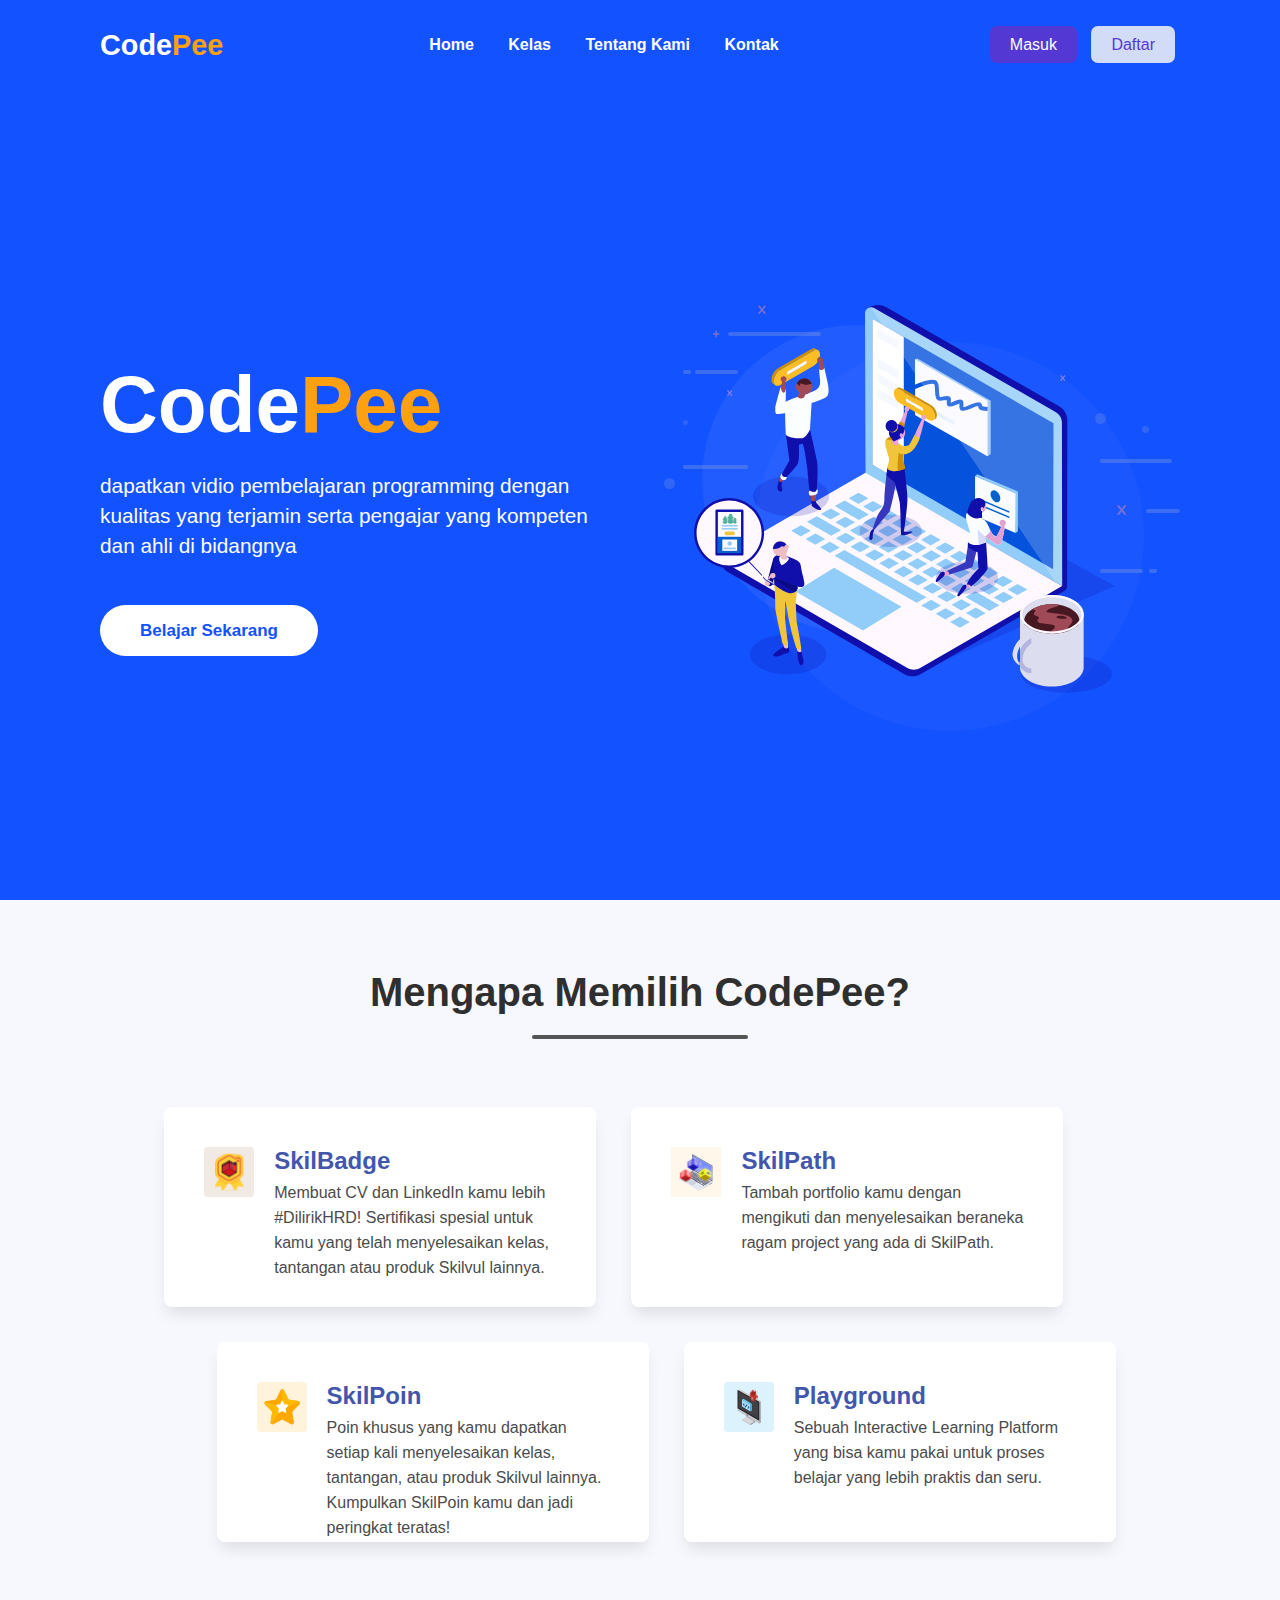
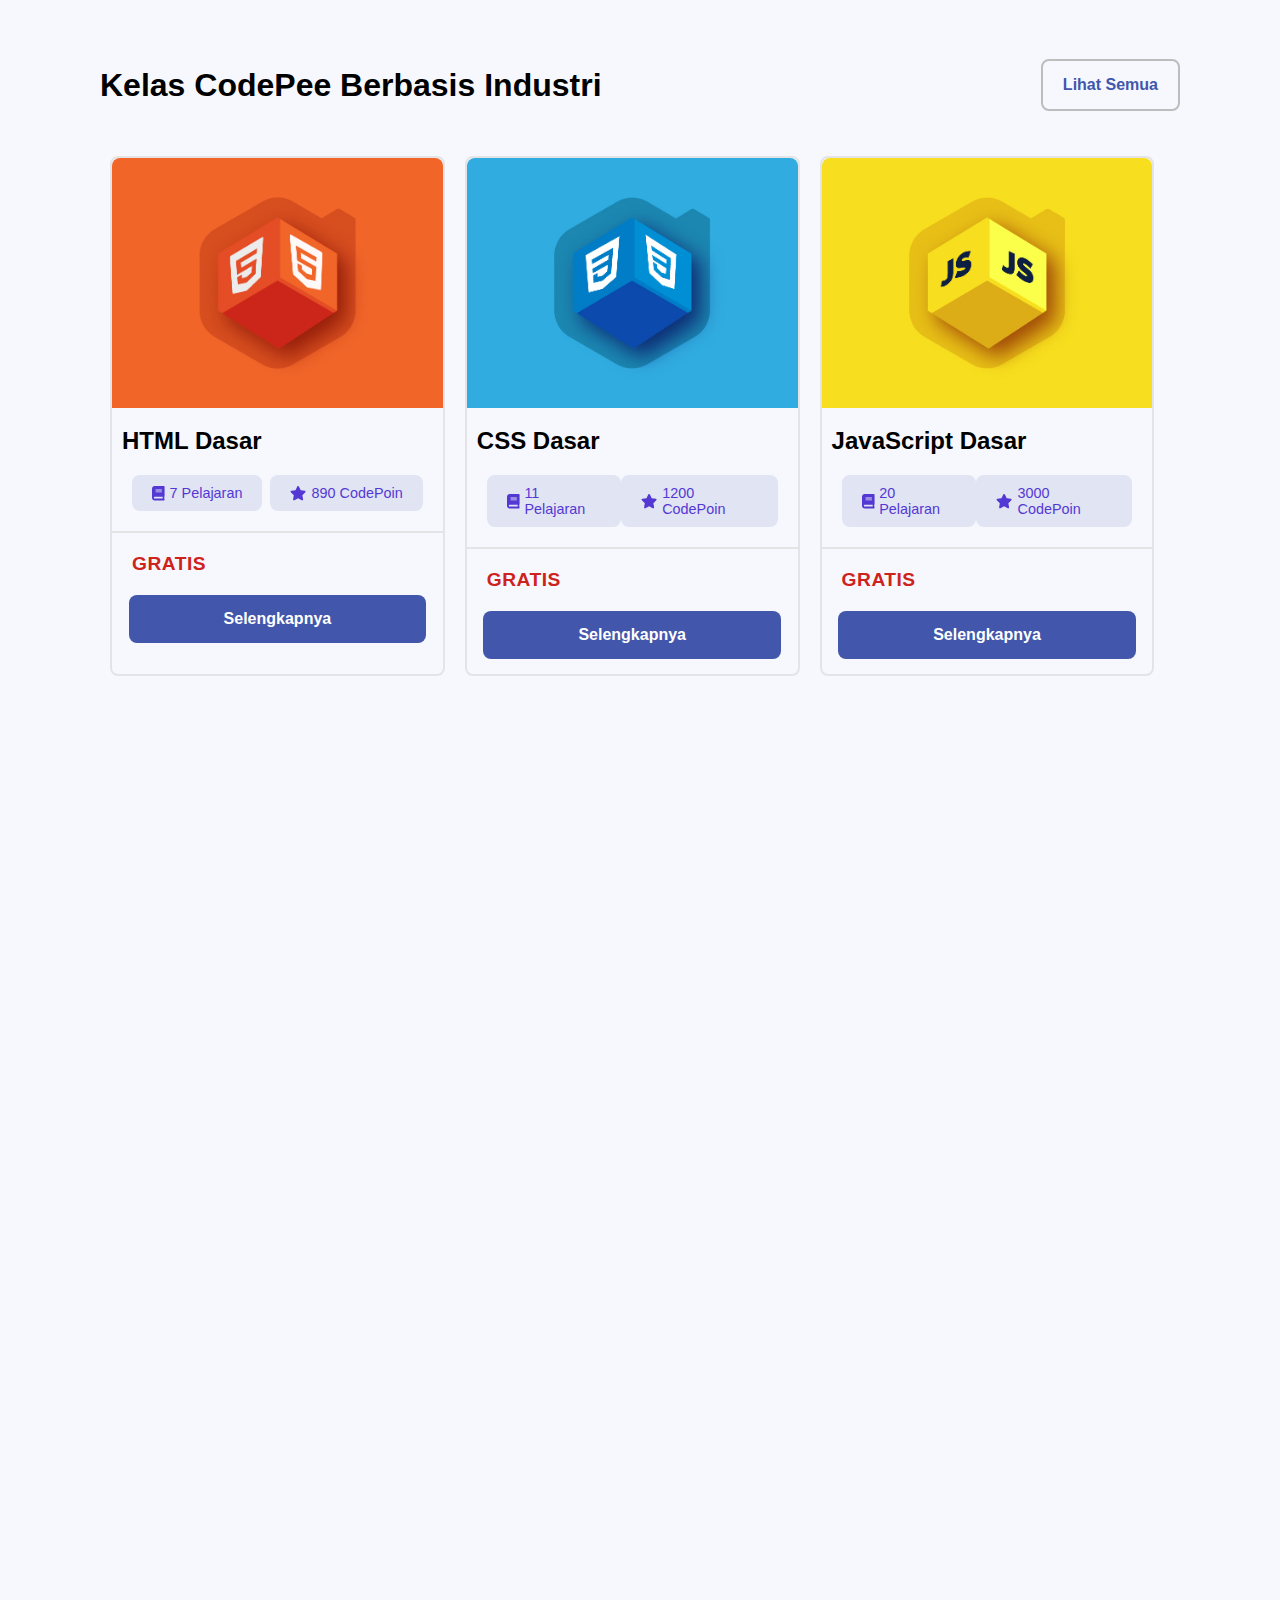
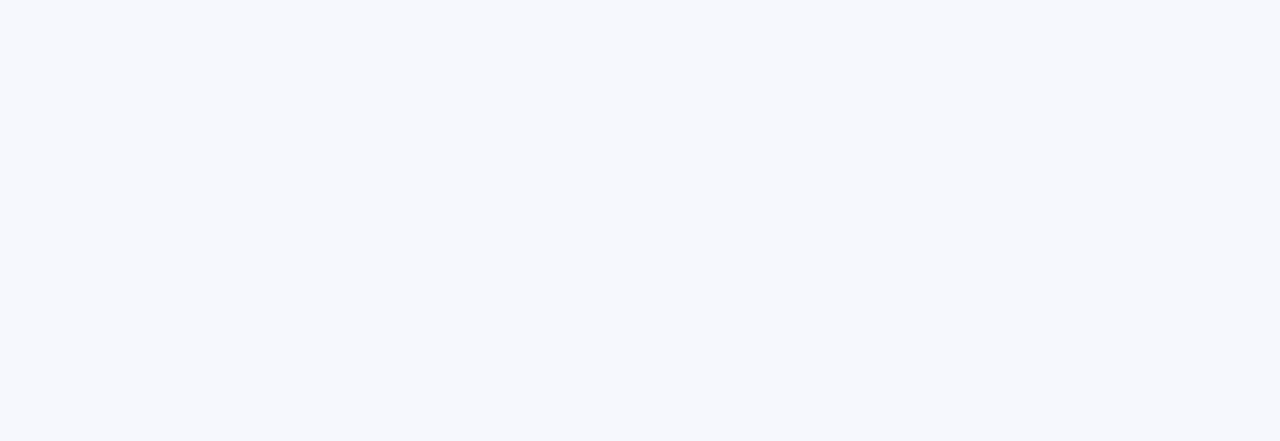
==== index.html @ 3b0f2d51 "init" ====
<!DOCTYPE html>
<html lang="en">

<head>
    <meta charset="UTF-8">
    <meta http-equiv="X-UA-Compatible" content="IE=edge">
    <meta name="viewport" content="width=device-width, initial-scale=1.0">
    <title>CodePee</title>
    <link rel="stylesheet" href="css/style.css">
    <link rel="stylesheet" href="fontawesome/css/all.min.css">
    <script src="fontawesome/js/all.min.js"></script>
</head>

<body>

    <header>
        <a href="" class="logo">
            <h1>Code<span>Pee</span></h1>
        </a>

        <nav>
            <ul>
                <li><a href="">Home</a></li>
                <li><a href="">Kelas</a></li>
                <li><a href="">Tentang Kami</a></li>
                <li><a href="">Kontak</a></li>
            </ul>
        </nav>


        <div class="auth">
            <a href="" class="masuk">Masuk</a>
            <a href="" class="daftar">Daftar</a>
        </div>


        <div class="menu">
            <span></span>
            <span></span>
            <span></span>
        </div>
    </header>

    <!-- 
    <ul class="navMobile">
        <a href="">
            <h1>CodePee</h1>
        </a>

        <li><a href="">Home</a></li>
        <li><a href="">Katalog Kelas</a></li>
        <li><a href="">Learning Path</a></li>
        <li><a href="">Tentang Kami</a></li>
        <li><a href="">Kontak</a></li>

        <div class="auth">
            <a href="">Masuk</a>
            <a href="">Daftar</a>
        </div>
    </ul> -->


    <section class="heroHome" style="padding-top: 100px;">
        <div class="container">

            <div class="caption">
                <h1>Code<span>Pee</span></h1>
                <!-- <h1>Learn code at <br> <span>CodePee</span></h1> -->

                <p>
                    dapatkan vidio pembelajaran programming dengan kualitas yang terjamin serta pengajar yang kompeten
                    dan
                    ahli di bidangnya
                </p>

                <a href="">Belajar Sekarang</a>
            </div>

            <div class="hero-img">
                <img src="img/ill.svg" alt="Home Banner" class="thumbnail">
            </div>

        </div>
    </section>

    <!-- <div style="height: 100px; overflow: hidden;"><svg viewBox="0 0 500 150" preserveAspectRatio="none"
            style="height: 100%; width: 100%;">
            <path d="M-52.20,63.64 C191.58,104.11 261.57,-47.86 542.04,100.16 L508.17,-20.22 L-4.22,-7.39 Z"
                style="stroke: none; fill: #1352FF;"></path>
        </svg></div> -->


    <section class="penjelasan" id="penjelasan">
        <h2>Mengapa Memilih CodePee?</h2>
        <hr>

        <div class="fitur">

            <div class="perFitur">
                <img src="img/skilvul/about-skilbadge.svg" alt="skilbadge">
                <div class="caption">
                    <h3>SkilBadge</h3>
                    <p>
                        Membuat CV dan LinkedIn kamu lebih #DilirikHRD! Sertifikasi spesial untuk kamu yang telah
                        menyelesaikan kelas, tantangan atau produk Skilvul lainnya.
                    </p>
                </div>
            </div>

            <div class="perFitur">
                <img src="img/skilvul/about-skilpath.svg" alt="skilpath">
                <div class="caption">
                    <h3>SkilPath</h3>
                    <p>
                        Tambah portfolio kamu dengan mengikuti dan menyelesaikan beraneka ragam project yang ada di
                        SkilPath.
                    </p>
                </div>
            </div>

            <div class="perFitur">
                <img src="img/skilvul/about-skilpoin.svg" alt="SkilPoin">
                <div class="caption">
                    <h3>SkilPoin</h3>
                    <p>
                        Poin khusus yang kamu dapatkan setiap kali menyelesaikan kelas, tantangan, atau produk Skilvul
                        lainnya. Kumpulkan SkilPoin kamu dan jadi peringkat teratas!
                    </p>
                </div>
            </div>


            <div class="perFitur">
                <img src="img/skilvul/about-playground.svg" alt="Playground">
                <div class="caption">
                    <h3>Playground</h3>
                    <p>
                        Sebuah Interactive Learning Platform yang bisa kamu pakai untuk proses belajar yang lebih
                        praktis
                        dan seru.
                    </p>
                </div>
            </div>


        </div>

    </section>


    <section class="kelasHome">
        <div class="title">
            <h2>Kelas CodePee Berbasis Industri</h2>
            <a href="">Lihat Semua</a>
        </div>

        <div class="kelas">
            <div class="perKelas">
                <img src="img/skilvul/Skilvul asset volume 2-03.jpg" alt="html">
                <h3>HTML Dasar</h3>

                <div class="info">

                    <div class="perInfo">
                        <div class="icon">
                            <i class="fas fa-book"></i>
                        </div>
                        <p>7 Pelajaran</p>
                    </div>

                    <div class="perInfo">
                        <div class="icon">
                            <i class="fas fa-star"></i>
                        </div>
                        <p>890 CodePoin</p>
                    </div>
                </div>

                <p class="harga">GRATIS</p>

                <div class="btn">
                    <a href="detailKelas.html" class="selengkapnya">Selengkapnya</a>
                </div>
            </div>

            <div class="perKelas">
                <img src="img/skilvul/Skilvul asset volume 2-04.jpg" alt="css">
                <h3>CSS Dasar</h3>

                <div class="info">

                    <div class="perInfo">
                        <div class="icon">
                            <i class="fas fa-book"></i>
                        </div>
                        <p>11 Pelajaran</p>
                    </div>

                    <div class="perInfo">
                        <div class="icon">
                            <i class="fas fa-star"></i>
                        </div>
                        <p>1200 CodePoin</p>
                    </div>
                </div>

                <p class="harga">GRATIS</p>

                <div class="btn">
                    <a href="detailKelas.html" class="selengkapnya">Selengkapnya</a>
                </div>
            </div>

            <div class="perKelas">
                <img src="img/skilvul/Skilvul asset volume 2-02.jpg" alt="js">
                <h3>JavaScript Dasar</h3>

                <div class="info">

                    <div class="perInfo">
                        <div class="icon">
                            <i class="fas fa-book"></i>
                        </div>
                        <p>20 Pelajaran</p>
                    </div>

                    <div class="perInfo">
                        <div class="icon">
                            <i class="fas fa-star"></i>
                        </div>
                        <p>3000 CodePoin</p>
                    </div>
                </div>

                <p class="harga">GRATIS</p>

                <div class="btn">
                    <a href="detailKelas.html" class="selengkapnya">Selengkapnya</a>
                </div>
            </div>

        </div>
    </section>















    <!-- buku -->
    <!-- <svg aria-hidden="true" focusable="false" data-prefix="fas" data-icon="book" class="svg-inline--fa fa-book fa-w-14 " role="img" xmlns="http://www.w3.org/2000/svg" viewBox="0 0 448 512"><path fill="currentColor" d="M448 360V24c0-13.3-10.7-24-24-24H96C43 0 0 43 0 96v320c0 53 43 96 96 96h328c13.3 0 24-10.7 24-24v-16c0-7.5-3.5-14.3-8.9-18.7-4.2-15.4-4.2-59.3 0-74.7 5.4-4.3 8.9-11.1 8.9-18.6zM128 134c0-3.3 2.7-6 6-6h212c3.3 0 6 2.7 6 6v20c0 3.3-2.7 6-6 6H134c-3.3 0-6-2.7-6-6v-20zm0 64c0-3.3 2.7-6 6-6h212c3.3 0 6 2.7 6 6v20c0 3.3-2.7 6-6 6H134c-3.3 0-6-2.7-6-6v-20zm253.4 250H96c-17.7 0-32-14.3-32-32 0-17.6 14.4-32 32-32h285.4c-1.9 17.1-1.9 46.9 0 64z"></path></svg> -->


    <!-- bintang -->
    <!-- <svg aria-hidden="true" focusable="false" data-prefix="fas" data-icon="star" class="svg-inline--fa fa-star fa-w-18 " role="img" xmlns="http://www.w3.org/2000/svg" viewBox="0 0 576 512"><path fill="currentColor" d="M259.3 17.8L194 150.2 47.9 171.5c-26.2 3.8-36.7 36.1-17.7 54.6l105.7 103-25 145.5c-4.5 26.3 23.2 46 46.4 33.7L288 439.6l130.7 68.7c23.2 12.2 50.9-7.4 46.4-33.7l-25-145.5 105.7-103c19-18.5 8.5-50.8-17.7-54.6L382 150.2 316.7 17.8c-11.7-23.6-45.6-23.9-57.4 0z"></path></svg> -->













    <!-- F6F8FD  = putih-->
    <!-- 555FB9  = biru-->

    <!-- Codemy adalah sebuah platform pembelajaran digital terutama yang berhubungan dengan Software Engineering berbasis video. Codemy hadir dengan kurikulum yang sesuai kebutuhan industri saat ini. Para pengajar yang mengajar di sini merupakan para senior programmer yang sudah berpengalaman dan expert di bidangnya. Kami hadir untuk menyediakan platform belajar bagi siapa saja, entah mahasiswa TI, siswa SMK maupun SMA maupun masyarakat umum yang tertarik untuk mendalami software engineering. Tiap kelasnya memiliki harga yang terjangkau dan sekali bayar maka bisa diakses selamanya. Kami berharap dengan adanya Codemy bisa membantu memajukan skill anak bangsa di era Revolusi Industri 4.0 ini -->




    <br><br><br><br><br><br><br><br><br><br><br><br><br><br><br>
    <br><br><br><br><br><br><br><br><br><br><br><br><br><br><br>
    <br><br><br><br><br><br><br><br><br><br><br><br><br><br><br>
    <br><br><br><br><br><br><br><br><br><br><br><br><br><br><br>
    <br><br><br><br><br><br><br><br><br><br><br><br><br><br><br>


    <script type="text/javascript">
        let navbar = document.querySelector("header")

        window.addEventListener("scroll", () => {
            let navbarPos = window.scrollY > 10
            navbar.classList.toggle('on-scroll', navbarPos)
        })
    </script>

</body>

</html>
---- css/style.css ----
*,
*::before,
*::after {
  margin: 0;
  padding: 0;
  outline: none;
  list-style: none;
  -webkit-box-sizing: border-box;
          box-sizing: border-box;
  font-family: sans-serif;
  text-decoration: none;
  scroll-behavior: smooth;
}

body {
  background-color: #F6F8FD;
}

button {
  border: none;
}

section {
  padding: 0 100px;
}

header.on-scroll {
  -webkit-box-shadow: 0 1rem 1rem rgba(0, 0, 0, 0.1);
          box-shadow: 0 1rem 1rem rgba(0, 0, 0, 0.1);
  -webkit-transition: .3;
  transition: .3;
}

header {
  width: 100%;
  z-index: 1000;
  min-height: 10vh;
  max-height: 100%;
  position: fixed;
  top: 0;
  padding: 0 100px;
  display: -webkit-box;
  display: -ms-flexbox;
  display: flex;
  -webkit-box-align: center;
      -ms-flex-align: center;
          align-items: center;
  -webkit-box-pack: justify;
      -ms-flex-pack: justify;
          justify-content: space-between;
  background: #1352FF;
  -webkit-transition: .3;
  transition: .3;
}

header .logo {
  font-size: .9rem;
}

header .logo h1 {
  color: #fefefe;
  font-weight: 800;
}

header .logo h1 span {
  color: #ffa011;
}

header nav ul li {
  position: relative;
  display: inline-block;
  margin: 0 15px;
}

header nav ul li a {
  color: #fefefe;
  font-size: 1rem;
  font-weight: 550;
}

header nav ul li a:hover {
  opacity: .85;
}

header .auth a {
  color: #fefefe;
  margin: 0 5px;
  font-size: 1rem;
  font-weight: 500;
  border-radius: 7px;
  padding: 10px 20px;
}

header .auth .masuk {
  background-color: #5438d3;
}

header .auth .daftar {
  color: #5438d3;
  background-color: #d3dcf7;
}

header .menu {
  display: none;
}

.heroHome {
  background-color: #1352FF;
  width: 100%;
  height: 100vh;
}

.heroHome .container {
  width: 100%;
  height: 100%;
  display: -webkit-box;
  display: -ms-flexbox;
  display: flex;
  -webkit-box-align: center;
      -ms-flex-align: center;
          align-items: center;
  -webkit-box-pack: justify;
      -ms-flex-pack: justify;
          justify-content: space-between;
}

.heroHome .container .thumbnail {
  -webkit-box-flex: 1;
      -ms-flex: 1;
          flex: 1;
  height: 100%;
}

.heroHome .container .caption {
  -webkit-box-flex: .9;
      -ms-flex: .9;
          flex: .9;
  color: #fefefe;
}

.heroHome .container .caption h1 {
  font-size: 5rem;
  font-weight: 800;
  margin-bottom: 20px;
}

.heroHome .container .caption h1 span {
  color: #ffa011;
}

.heroHome .container .caption p {
  font-size: 1.3rem;
  line-height: 30px;
  margin-bottom: 60px;
}

.heroHome .container .caption a {
  border-radius: 55px;
  background-color: #fff;
  padding: 1rem 2.5rem;
  font-weight: 600;
  font-size: 17px;
  cursor: pointer;
  -webkit-transition: all 200ms;
  transition: all 200ms;
  color: #1352FF;
}

.penjelasan {
  padding-top: 70px;
  padding-bottom: 100px;
  text-align: center;
}

.penjelasan h2 {
  color: #302f2f;
  font-size: 2.5rem;
  margin-bottom: 20px;
  text-transform: capitalize;
}

.penjelasan hr {
  height: 4px;
  border: none;
  background-color: #555;
  width: 20%;
  margin: auto;
  margin-top: .5rem;
  border-radius: 20px;
}

.penjelasan .fitur {
  margin-top: 50px;
  display: -webkit-box;
  display: -ms-flexbox;
  display: flex;
  -webkit-box-align: center;
      -ms-flex-align: center;
          align-items: center;
  -webkit-box-pack: center;
      -ms-flex-pack: center;
          justify-content: center;
  -ms-flex-wrap: wrap;
      flex-wrap: wrap;
}

.penjelasan .fitur .perFitur {
  width: 40%;
  height: 200px;
  margin: 1.1rem;
  padding: 40px;
  display: -webkit-box;
  display: -ms-flexbox;
  display: flex;
  text-align: left;
  color: #302f2f;
  background-color: #fff;
  border-radius: .5rem;
  -webkit-box-shadow: 0 10px 15px -3px rgba(0, 0, 0, 0.1);
          box-shadow: 0 10px 15px -3px rgba(0, 0, 0, 0.1);
}

.penjelasan .fitur .perFitur:nth-child(2) {
  margin-right: 70px;
}

.penjelasan .fitur .perFitur:nth-child(3) {
  margin-left: 70px;
}

.penjelasan .fitur .perFitur img {
  height: 50px;
}

.penjelasan .fitur .perFitur .caption {
  margin-left: 20px;
}

.penjelasan .fitur .perFitur .caption h3 {
  color: #4256ac;
  font-size: 1.5rem;
  margin-bottom: 5px;
  font-weight: 600;
  text-transform: capitalize;
}

.penjelasan .fitur .perFitur .caption p {
  font-size: 1rem;
  line-height: 25px;
  color: #4a4b4c;
}

.kelasHome .title {
  display: -webkit-box;
  display: -ms-flexbox;
  display: flex;
  -webkit-box-align: center;
      -ms-flex-align: center;
          align-items: center;
  -webkit-box-pack: justify;
      -ms-flex-pack: justify;
          justify-content: space-between;
  margin-bottom: 30px;
}

.kelasHome .title h2 {
  font-size: 2rem;
  font-weight: 600;
}

.kelasHome .title a {
  color: #4256ac;
  font-weight: 600;
  padding: 15px 20px;
  border-radius: .5rem;
  border: 2px solid #bdbdbe;
}

.kelasHome .title a:hover {
  background-color: #e6e9f5;
}

.kelasHome .kelas {
  display: -webkit-box;
  display: -ms-flexbox;
  display: flex;
}

.kelasHome .kelas .perKelas {
  width: 31%;
  margin: 15px 10px;
  border-radius: .5rem;
  border: 2px solid #e4e4e7;
}

.kelasHome .kelas .perKelas img {
  width: 100%;
  height: 250px;
  -o-object-fit: cover;
     object-fit: cover;
  border-top-left-radius: .5rem;
  border-top-right-radius: .5rem;
}

.kelasHome .kelas .perKelas h3 {
  margin-top: 15px;
  padding-left: 10px;
  font-size: 1.5rem;
}

.kelasHome .kelas .perKelas .info {
  display: -webkit-box;
  display: -ms-flexbox;
  display: flex;
  padding: 20px;
  -webkit-box-align: center;
      -ms-flex-align: center;
          align-items: center;
  -webkit-box-pack: justify;
      -ms-flex-pack: justify;
          justify-content: space-between;
  border-bottom: 2px solid #e4e4e7;
}

.kelasHome .kelas .perKelas .info .perInfo {
  font-size: .9rem;
  padding: 10px 20px;
  color: #5438d3;
  display: -webkit-box;
  display: -ms-flexbox;
  display: flex;
  -webkit-box-align: center;
      -ms-flex-align: center;
          align-items: center;
  -webkit-box-pack: justify;
      -ms-flex-pack: justify;
          justify-content: space-between;
  background: #e0e4f3;
  border-radius: .5rem;
}

.kelasHome .kelas .perKelas .info .perInfo p {
  font-weight: 500;
  margin-left: 5px;
}

.kelasHome .kelas .perKelas .harga {
  font-size: 1.2rem;
  padding: 20px;
  color: #ce231c;
  font-weight: 600;
  letter-spacing: .5px;
}

.kelasHome .kelas .perKelas .btn {
  display: -webkit-box;
  display: -ms-flexbox;
  display: flex;
  -webkit-box-pack: center;
      -ms-flex-pack: center;
          justify-content: center;
  margin-bottom: 15px;
}

.kelasHome .kelas .perKelas .btn .selengkapnya {
  width: 90%;
  color: #fff;
  font-size: 1rem;
  font-weight: 600;
  text-align: center;
}

.kelasHome .kelas .perKelas .btn .selengkapnya:hover {
  background-color: #37488E;
}

.selengkapnya {
  padding: 15px 20px;
  display: -webkit-box;
  display: -ms-flexbox;
  display: flex;
  -webkit-box-pack: center;
      -ms-flex-pack: center;
          justify-content: center;
  background-color: #4256ac;
  border-radius: .5rem;
}
/*# sourceMappingURL=style.css.map */
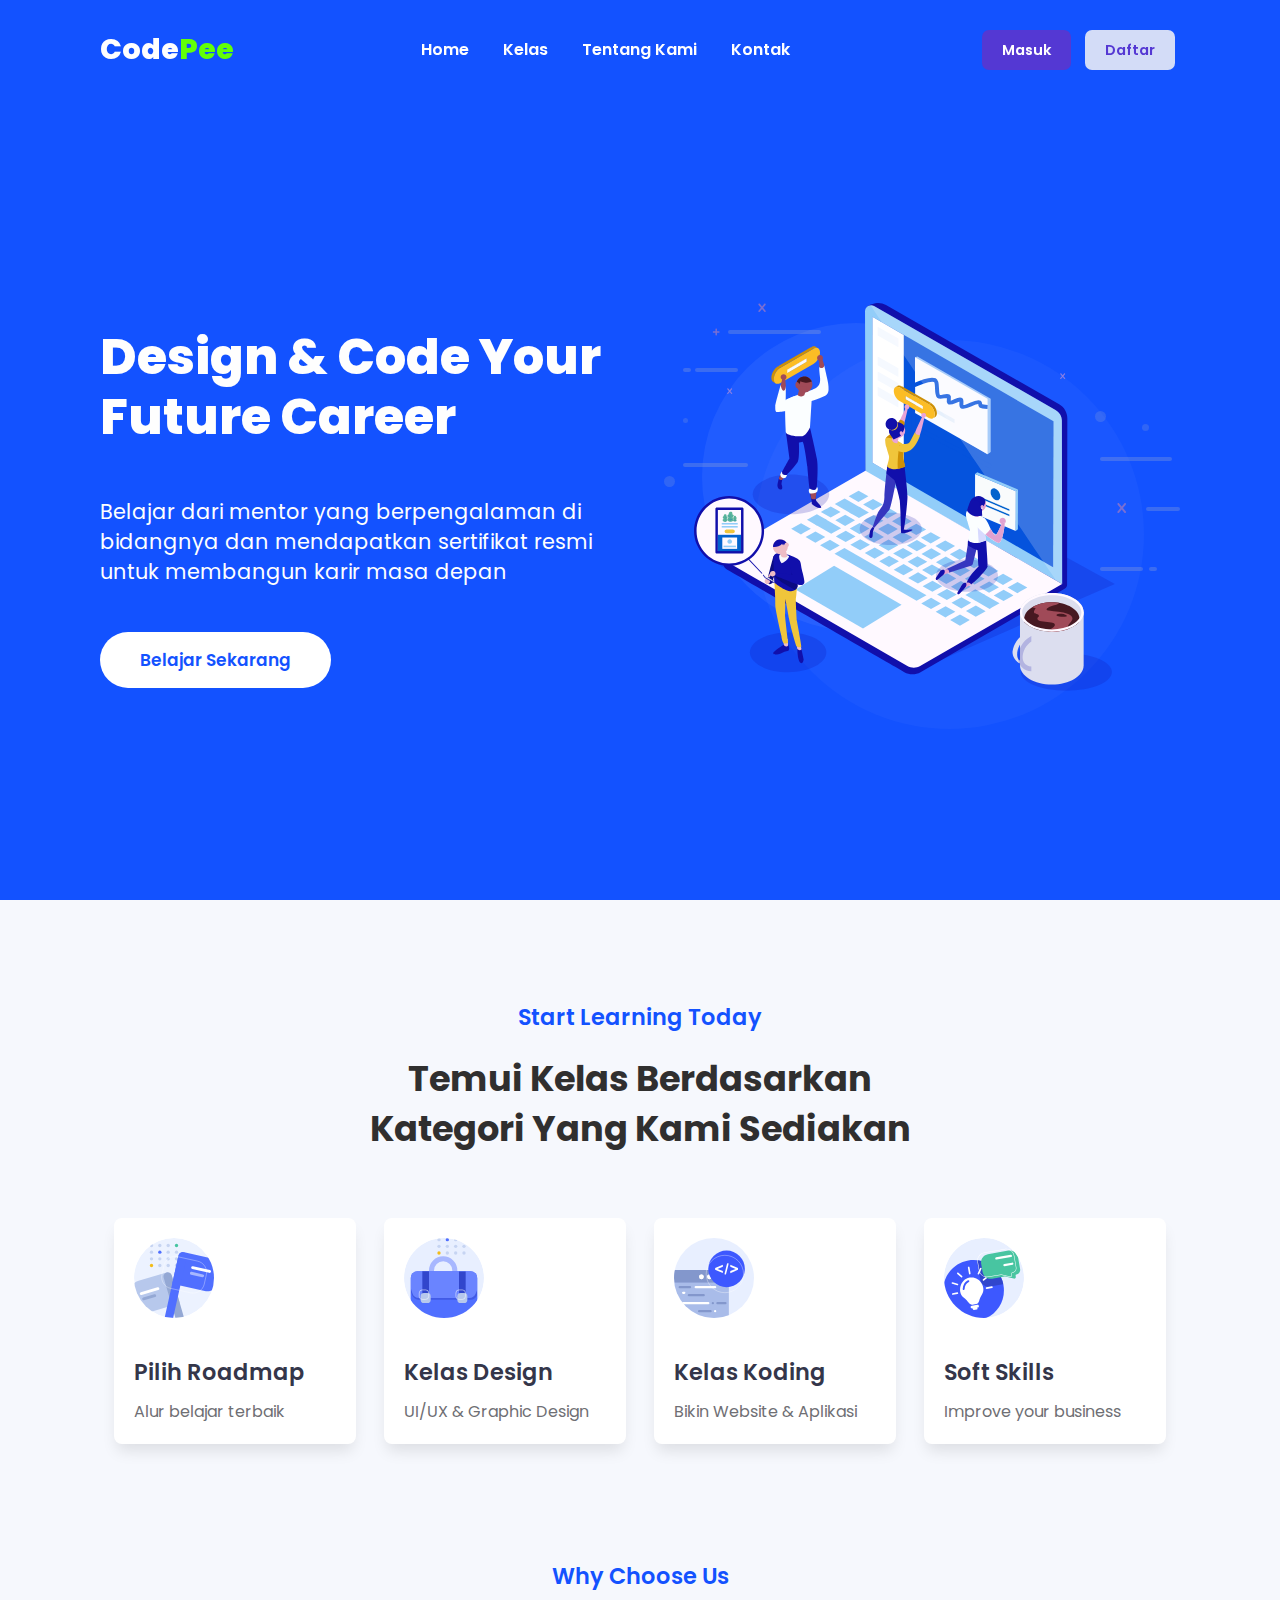
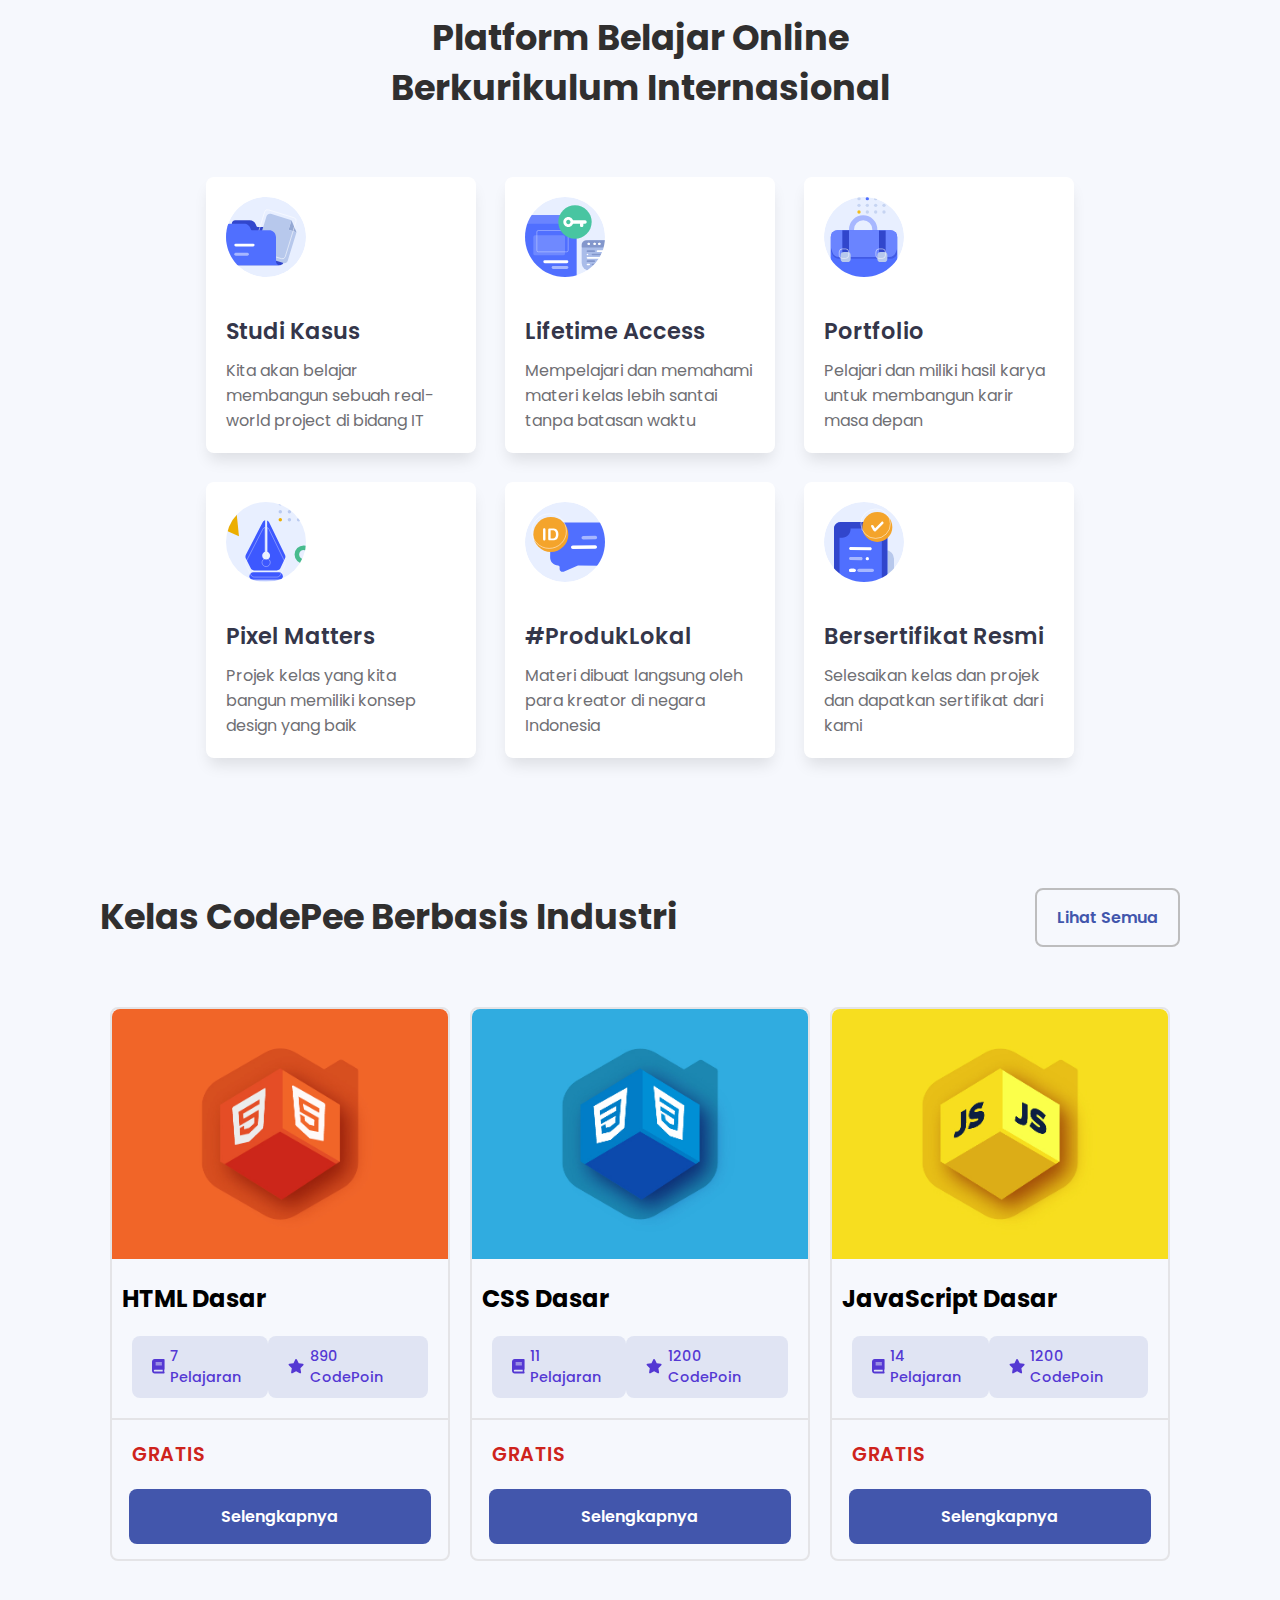
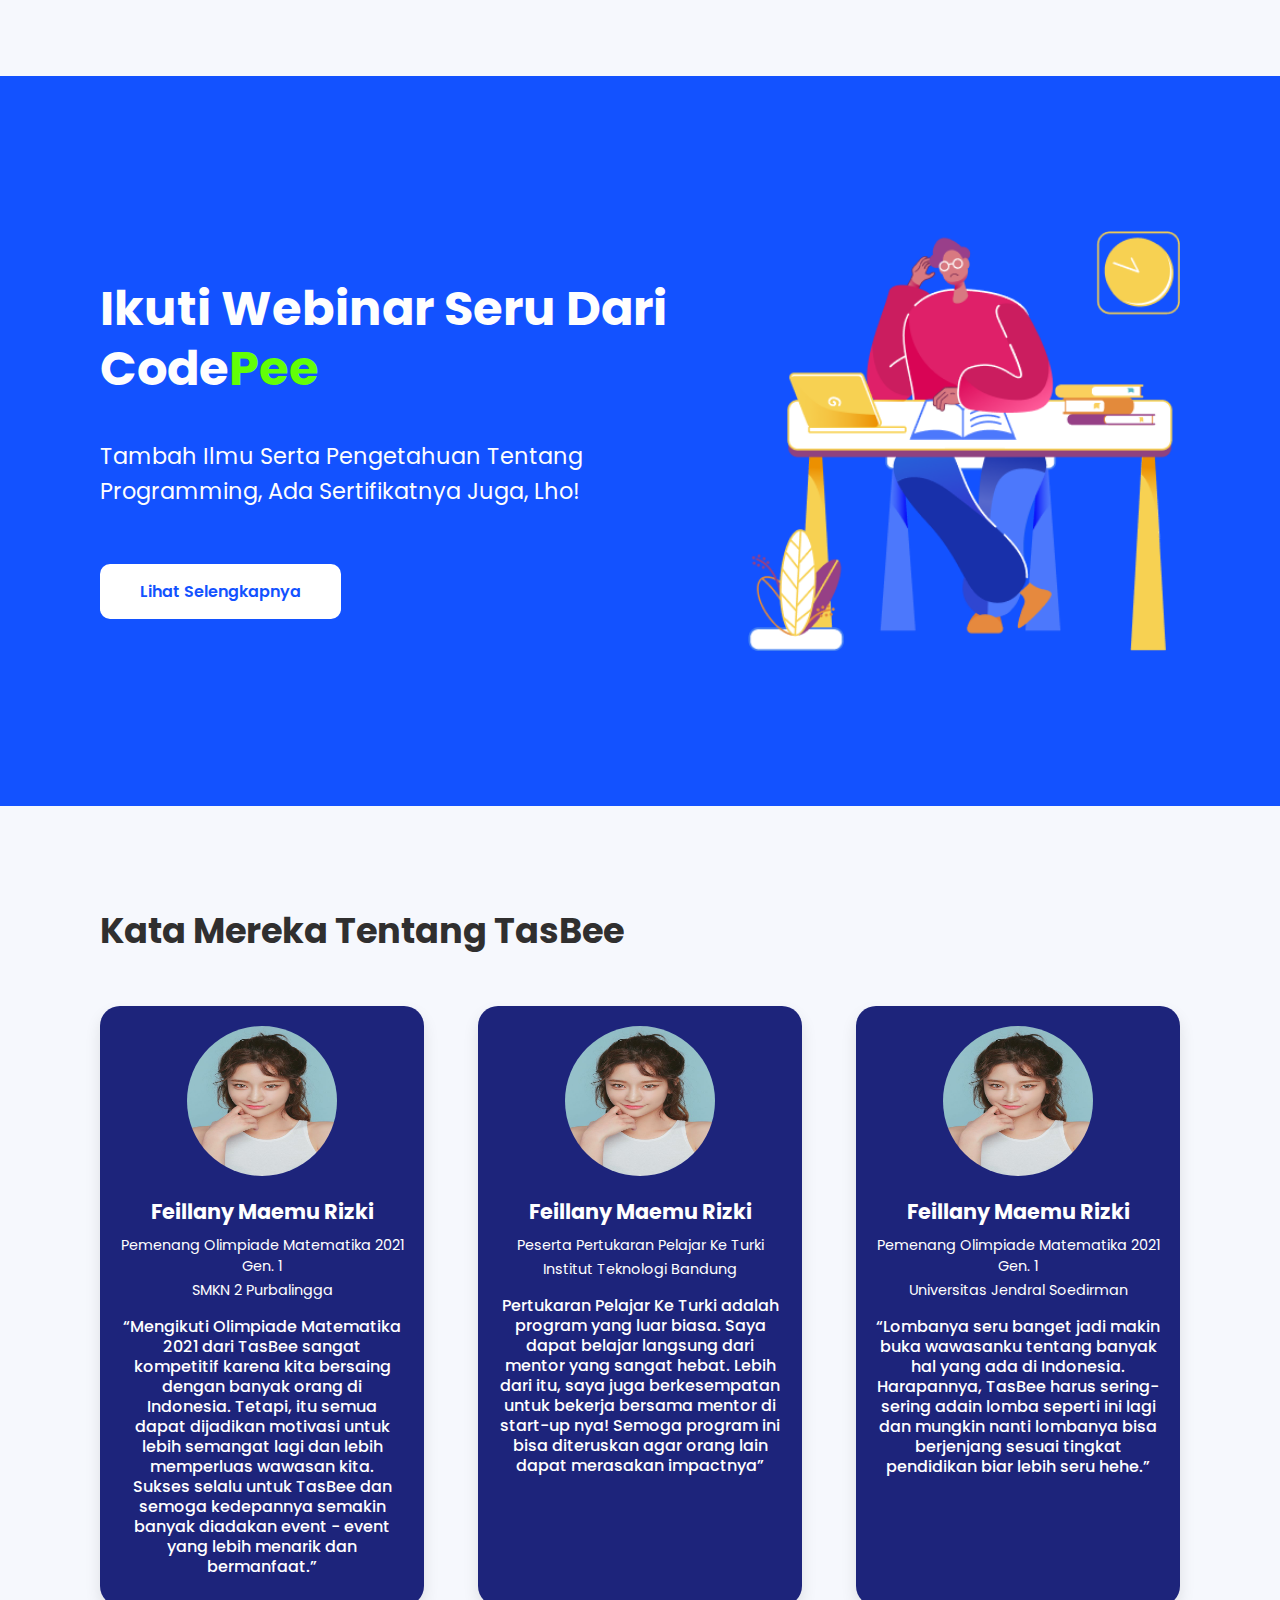
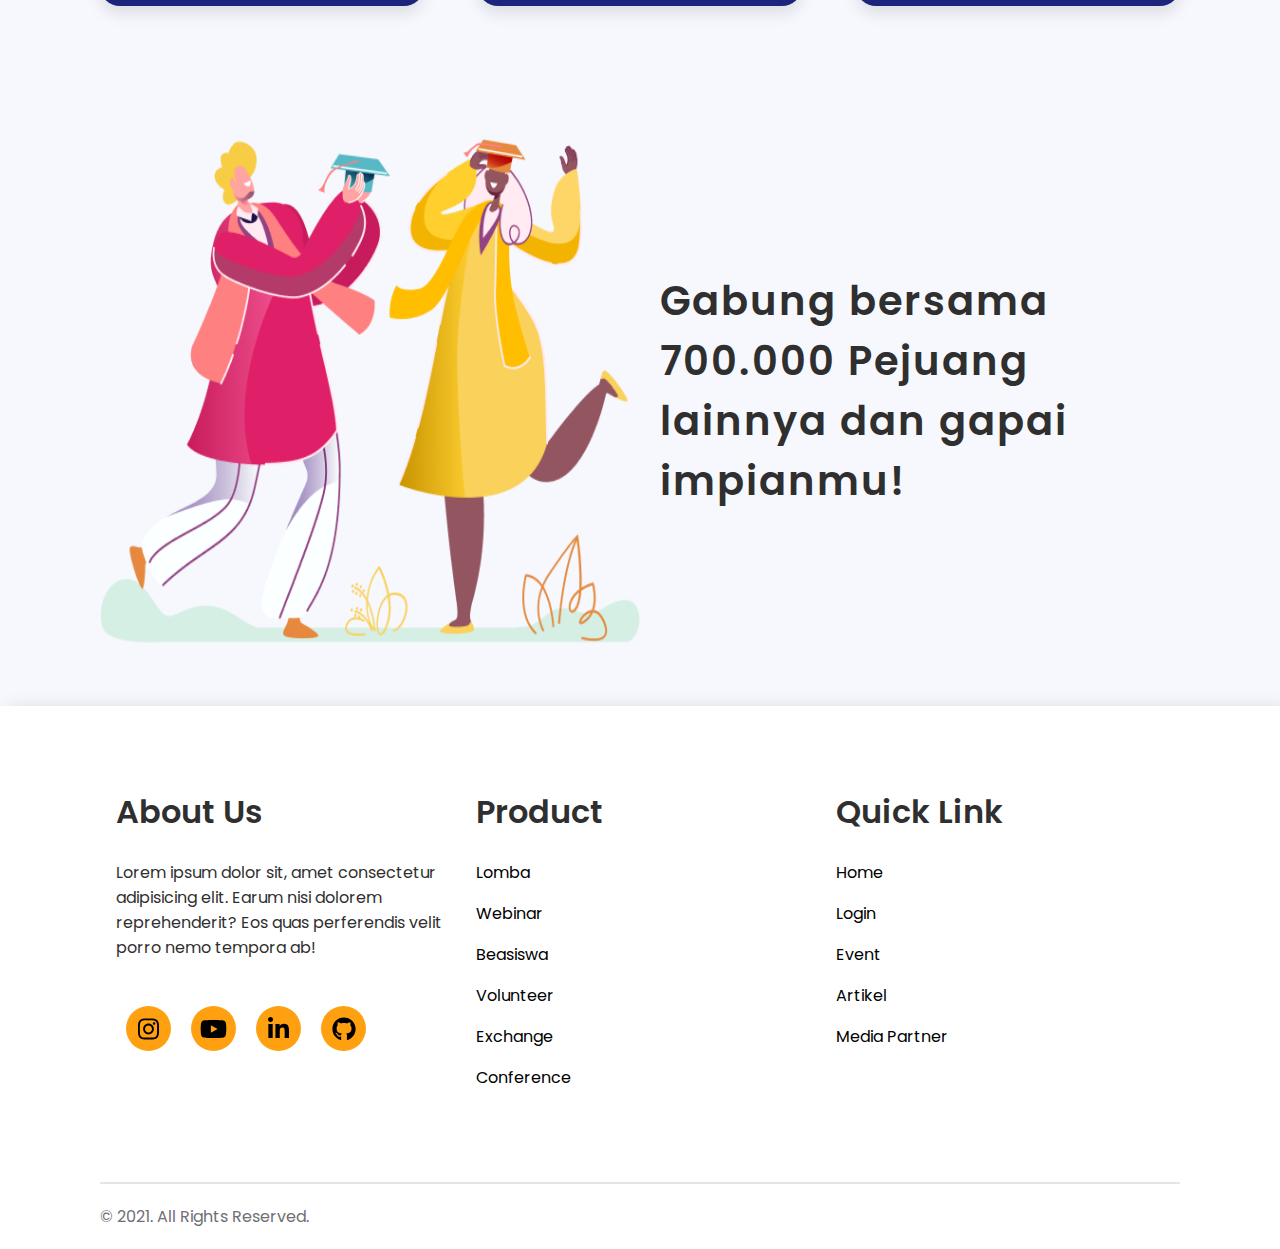
==== commit 7234a7cf: "meresponsivekan halaman index" ====
--- a/index.html
+++ b/index.html
@@ -5,6 +5,11 @@
     <meta charset="UTF-8">
     <meta http-equiv="X-UA-Compatible" content="IE=edge">
     <meta name="viewport" content="width=device-width, initial-scale=1.0">
+    <meta http-equiv="Content-Type" content="text/html;charset=UTF-8">
+    <meta http-equiv="X-UA-Compatible" content="IE=7">
+    <meta http-equiv="X-UA-Compatible" content="ie=edge">
+    <meta name="keywords" content="">
+    <meta name="description" content="anjay">
     <title>CodePee</title>
     <link rel="stylesheet" href="css/style.css">
     <link rel="stylesheet" href="fontawesome/css/all.min.css">
@@ -14,30 +19,33 @@
 <body>
 
     <header>
-        <a href="" class="logo">
-            <h1>Code<span>Pee</span></h1>
-        </a>
-
-        <nav>
-            <ul>
-                <li><a href="">Home</a></li>
-                <li><a href="">Kelas</a></li>
-                <li><a href="">Tentang Kami</a></li>
-                <li><a href="">Kontak</a></li>
-            </ul>
-        </nav>
-
-
-        <div class="auth">
-            <a href="" class="masuk">Masuk</a>
-            <a href="" class="daftar">Daftar</a>
-        </div>
-
-
-        <div class="menu">
-            <span></span>
-            <span></span>
-            <span></span>
+        <div class="container">
+
+            <a href="index.html" class="logo">
+                <h1>Code<span>Pee</span></h1>
+            </a>
+
+            <nav>
+                <ul>
+                    <li><a href="index.html">Home</a></li>
+                    <li><a href="kelas.html">Kelas</a></li>
+                    <li><a href="tentangKami.html">Tentang Kami</a></li>
+                    <li><a href="kontak.html">Kontak</a></li>
+                </ul>
+            </nav>
+
+
+            <div class="auth">
+                <a href="masuk.html" class="masuk">Masuk</a>
+                <a href="daftar.html" class="daftar">Daftar</a>
+            </div>
+
+
+            <div class="menu">
+                <span></span>
+                <span></span>
+                <span></span>
+            </div>
         </div>
     </header>
 
@@ -64,16 +72,15 @@
         <div class="container">
 
             <div class="caption">
-                <h1>Code<span>Pee</span></h1>
+                <h1>Design & Code Your Future Career</h1>
                 <!-- <h1>Learn code at <br> <span>CodePee</span></h1> -->
 
                 <p>
-                    dapatkan vidio pembelajaran programming dengan kualitas yang terjamin serta pengajar yang kompeten
-                    dan
-                    ahli di bidangnya
+                    Belajar dari mentor yang berpengalaman di bidangnya dan mendapatkan sertifikat resmi untuk membangun
+                    karir masa depan
                 </p>
 
-                <a href="">Belajar Sekarang</a>
+                <a href="login.html">Belajar Sekarang</a>
             </div>
 
             <div class="hero-img">
@@ -83,219 +90,414 @@
         </div>
     </section>
 
-    <!-- <div style="height: 100px; overflow: hidden;"><svg viewBox="0 0 500 150" preserveAspectRatio="none"
-            style="height: 100%; width: 100%;">
-            <path d="M-52.20,63.64 C191.58,104.11 261.57,-47.86 542.04,100.16 L508.17,-20.22 L-4.22,-7.39 Z"
-                style="stroke: none; fill: #1352FF;"></path>
-        </svg></div> -->
-
-
-    <section class="penjelasan" id="penjelasan">
-        <h2>Mengapa Memilih CodePee?</h2>
-        <hr>
-
-        <div class="fitur">
-
-            <div class="perFitur">
-                <img src="img/skilvul/about-skilbadge.svg" alt="skilbadge">
-                <div class="caption">
-                    <h3>SkilBadge</h3>
-                    <p>
-                        Membuat CV dan LinkedIn kamu lebih #DilirikHRD! Sertifikasi spesial untuk kamu yang telah
-                        menyelesaikan kelas, tantangan atau produk Skilvul lainnya.
-                    </p>
-                </div>
-            </div>
-
-            <div class="perFitur">
-                <img src="img/skilvul/about-skilpath.svg" alt="skilpath">
-                <div class="caption">
-                    <h3>SkilPath</h3>
-                    <p>
-                        Tambah portfolio kamu dengan mengikuti dan menyelesaikan beraneka ragam project yang ada di
-                        SkilPath.
-                    </p>
-                </div>
-            </div>
-
-            <div class="perFitur">
-                <img src="img/skilvul/about-skilpoin.svg" alt="SkilPoin">
-                <div class="caption">
-                    <h3>SkilPoin</h3>
-                    <p>
-                        Poin khusus yang kamu dapatkan setiap kali menyelesaikan kelas, tantangan, atau produk Skilvul
-                        lainnya. Kumpulkan SkilPoin kamu dan jadi peringkat teratas!
-                    </p>
-                </div>
-            </div>
-
-
-            <div class="perFitur">
-                <img src="img/skilvul/about-playground.svg" alt="Playground">
-                <div class="caption">
-                    <h3>Playground</h3>
-                    <p>
-                        Sebuah Interactive Learning Platform yang bisa kamu pakai untuk proses belajar yang lebih
-                        praktis
-                        dan seru.
-                    </p>
-                </div>
-            </div>
-
-
-        </div>
-
-    </section>
+
+
+
+
+    <section class="penjelasan pt-100">
+        <div class="container">
+            <div class="title">
+                <p>Start Learning Today</p>
+                <h2>Temui Kelas Berdasarkan<br>Kategori Yang Kami Sediakan</h2>
+            </div>
+        </div>
+    </section>
+    <section class="penjelasan">
+        <div class="container">
+            <div class="fitur">
+                <div class="perFitur">
+                    <img src="img/build with angga/ic_flag.svg" alt="imgFitur">
+                    <h3>Pilih Roadmap</h3>
+                    <p>Alur belajar terbaik</p>
+                </div>
+
+                <div class="perFitur">
+                    <img src="img/build with angga/ic_project.svg" alt="imgFitur">
+                    <h3>Kelas Design</h3>
+                    <p>UI/UX & Graphic Design</p>
+                </div>
+
+                <div class="perFitur">
+                    <img src="img/build with angga/ic_appcode.svg" alt="imgFitur">
+                    <h3>Kelas Koding</h3>
+                    <p>Bikin Website & Aplikasi</p>
+                </div>
+
+                <div class="perFitur">
+                    <img src="img/build with angga/ic_softskills.svg" alt="imgFitur">
+                    <h3>Soft Skills</h3>
+                    <p>Improve your business</p>
+                </div>
+
+
+            </div>
+
+
+        </div>
+
+    </section>
+
+
+    <section class="penjelasan pt-100">
+        <div class="container">
+            <div class="title">
+                <p class>Why Choose Us</p>
+                <h2>Platform Belajar Online<br>Berkurikulum Internasional</h2>
+            </div>
+        </div>
+
+    </section>
+
+    <section class="penjelasan pb-100">
+        <div class="container">
+
+            <div class="fitur flex-wrap ">
+                <div class="perFitur">
+                    <img src="img/build with angga/ic_studikasus.svg" alt="imgFitur">
+                    <h3>Studi Kasus</h3>
+                    <p>Kita akan belajar membangun sebuah real-world project di bidang IT</p>
+                </div>
+
+                <div class="perFitur">
+                    <img src="img/build with angga/ic_access.svg" alt="imgFitur">
+                    <h3>Lifetime Access</h3>
+                    <p>Mempelajari dan memahami materi kelas lebih santai tanpa batasan waktu</p>
+                </div>
+
+                <div class="perFitur">
+                    <img src="img/build with angga/ic_project.svg" alt="imgFitur">
+                    <h3>Portfolio</h3>
+                    <p>Pelajari dan miliki hasil karya untuk membangun karir masa depan</p>
+                </div>
+
+                <div class="perFitur">
+                    <img src="img/build with angga/ic_design.svg" alt="imgFitur">
+                    <h3>Pixel Matters</h3>
+                    <p>Projek kelas yang kita bangun memiliki konsep design yang baik</p>
+                </div>
+
+                <div class="perFitur">
+                    <img src="img/build with angga/ic_bahasa.svg" alt="imgFitur">
+                    <h3>#ProdukLokal</h3>
+                    <p>Materi dibuat langsung oleh para kreator di negara Indonesia</p>
+                </div>
+
+                <div class="perFitur">
+                    <img src="img/build with angga/ic_sertifikat.svg" alt="imgFitur">
+                    <h3>Bersertifikat Resmi</h3>
+                    <p>Selesaikan kelas dan projek dan dapatkan sertifikat dari kami</p>
+                </div>
+
+
+            </div>
+        </div>
+
+    </section>
+
+
 
 
     <section class="kelasHome">
-        <div class="title">
-            <h2>Kelas CodePee Berbasis Industri</h2>
-            <a href="">Lihat Semua</a>
-        </div>
-
-        <div class="kelas">
-            <div class="perKelas">
-                <img src="img/skilvul/Skilvul asset volume 2-03.jpg" alt="html">
-                <h3>HTML Dasar</h3>
-
-                <div class="info">
-
-                    <div class="perInfo">
-                        <div class="icon">
-                            <i class="fas fa-book"></i>
-                        </div>
-                        <p>7 Pelajaran</p>
+        <div class="container">
+            <div class="title">
+                <h2>Kelas CodePee Berbasis Industri</h2>
+                <a href="kelas.html">Lihat Semua</a>
+            </div>
+        </div>
+    </section>
+
+    <section class="kelasHome pb-100">
+        <div class="container">
+
+
+            <div class="kelas">
+                <div class="perKelas">
+                    <img src="img/skilvul/Skilvul asset volume 2-03.jpg" alt="html">
+                    <h3>HTML Dasar</h3>
+
+                    <div class="info">
+
+                        <div class="perInfo">
+                            <div class="icon">
+                                <i class="fas fa-book"></i>
+                            </div>
+                            <p>7 Pelajaran</p>
+                        </div>
+
+                        <div class="perInfo">
+                            <div class="icon">
+                                <i class="fas fa-star"></i>
+                            </div>
+                            <p>890 CodePoin</p>
+                        </div>
                     </div>
 
-                    <div class="perInfo">
-                        <div class="icon">
-                            <i class="fas fa-star"></i>
-                        </div>
-                        <p>890 CodePoin</p>
+                    <p class="harga">GRATIS</p>
+
+                    <div class="btn">
+                        <a href="detailKelas.html" class="selengkapnya">Selengkapnya</a>
                     </div>
                 </div>
 
-                <p class="harga">GRATIS</p>
-
-                <div class="btn">
-                    <a href="detailKelas.html" class="selengkapnya">Selengkapnya</a>
-                </div>
-            </div>
-
-            <div class="perKelas">
-                <img src="img/skilvul/Skilvul asset volume 2-04.jpg" alt="css">
-                <h3>CSS Dasar</h3>
-
-                <div class="info">
-
-                    <div class="perInfo">
-                        <div class="icon">
-                            <i class="fas fa-book"></i>
-                        </div>
-                        <p>11 Pelajaran</p>
+                <div class="perKelas">
+                    <img src="img/skilvul/Skilvul asset volume 2-04.jpg" alt="css">
+                    <h3>CSS Dasar</h3>
+
+                    <div class="info">
+
+                        <div class="perInfo">
+                            <div class="icon">
+                                <i class="fas fa-book"></i>
+                            </div>
+                            <p>11 Pelajaran</p>
+                        </div>
+
+                        <div class="perInfo">
+                            <div class="icon">
+                                <i class="fas fa-star"></i>
+                            </div>
+                            <p>1200 CodePoin</p>
+                        </div>
                     </div>
 
-                    <div class="perInfo">
-                        <div class="icon">
-                            <i class="fas fa-star"></i>
-                        </div>
-                        <p>1200 CodePoin</p>
+                    <p class="harga">GRATIS</p>
+
+                    <div class="btn">
+                        <a href="detailKelas.html" class="selengkapnya">Selengkapnya</a>
                     </div>
                 </div>
 
-                <p class="harga">GRATIS</p>
-
-                <div class="btn">
-                    <a href="detailKelas.html" class="selengkapnya">Selengkapnya</a>
-                </div>
-            </div>
-
-            <div class="perKelas">
-                <img src="img/skilvul/Skilvul asset volume 2-02.jpg" alt="js">
-                <h3>JavaScript Dasar</h3>
-
-                <div class="info">
-
-                    <div class="perInfo">
-                        <div class="icon">
-                            <i class="fas fa-book"></i>
-                        </div>
-                        <p>20 Pelajaran</p>
+                <div class="perKelas">
+                    <img src="img/skilvul/Skilvul asset volume 2-02.jpg" alt="js">
+                    <h3>JavaScript Dasar</h3>
+
+                    <div class="info">
+
+                        <div class="perInfo">
+                            <div class="icon">
+                                <i class="fas fa-book"></i>
+                            </div>
+                            <p>14 Pelajaran</p>
+                        </div>
+
+                        <div class="perInfo">
+                            <div class="icon">
+                                <i class="fas fa-star"></i>
+                            </div>
+                            <p>1200 CodePoin</p>
+                        </div>
                     </div>
 
-                    <div class="perInfo">
-                        <div class="icon">
-                            <i class="fas fa-star"></i>
-                        </div>
-                        <p>3000 CodePoin</p>
+                    <p class="harga">GRATIS</p>
+
+                    <div class="btn">
+                        <a href="detailKelas.html" class="selengkapnya">Selengkapnya</a>
                     </div>
                 </div>
 
-                <p class="harga">GRATIS</p>
-
-                <div class="btn">
-                    <a href="detailKelas.html" class="selengkapnya">Selengkapnya</a>
-                </div>
-            </div>
-
-        </div>
-    </section>
-
-
-
-
-
-
-
-
-
-
-
-
-
-
-
-    <!-- buku -->
-    <!-- <svg aria-hidden="true" focusable="false" data-prefix="fas" data-icon="book" class="svg-inline--fa fa-book fa-w-14 " role="img" xmlns="http://www.w3.org/2000/svg" viewBox="0 0 448 512"><path fill="currentColor" d="M448 360V24c0-13.3-10.7-24-24-24H96C43 0 0 43 0 96v320c0 53 43 96 96 96h328c13.3 0 24-10.7 24-24v-16c0-7.5-3.5-14.3-8.9-18.7-4.2-15.4-4.2-59.3 0-74.7 5.4-4.3 8.9-11.1 8.9-18.6zM128 134c0-3.3 2.7-6 6-6h212c3.3 0 6 2.7 6 6v20c0 3.3-2.7 6-6 6H134c-3.3 0-6-2.7-6-6v-20zm0 64c0-3.3 2.7-6 6-6h212c3.3 0 6 2.7 6 6v20c0 3.3-2.7 6-6 6H134c-3.3 0-6-2.7-6-6v-20zm253.4 250H96c-17.7 0-32-14.3-32-32 0-17.6 14.4-32 32-32h285.4c-1.9 17.1-1.9 46.9 0 64z"></path></svg> -->
-
-
-    <!-- bintang -->
-    <!-- <svg aria-hidden="true" focusable="false" data-prefix="fas" data-icon="star" class="svg-inline--fa fa-star fa-w-18 " role="img" xmlns="http://www.w3.org/2000/svg" viewBox="0 0 576 512"><path fill="currentColor" d="M259.3 17.8L194 150.2 47.9 171.5c-26.2 3.8-36.7 36.1-17.7 54.6l105.7 103-25 145.5c-4.5 26.3 23.2 46 46.4 33.7L288 439.6l130.7 68.7c23.2 12.2 50.9-7.4 46.4-33.7l-25-145.5 105.7-103c19-18.5 8.5-50.8-17.7-54.6L382 150.2 316.7 17.8c-11.7-23.6-45.6-23.9-57.4 0z"></path></svg> -->
-
-
-
-
-
-
-
-
-
-
-
-
-
-    <!-- F6F8FD  = putih-->
-    <!-- 555FB9  = biru-->
-
-    <!-- Codemy adalah sebuah platform pembelajaran digital terutama yang berhubungan dengan Software Engineering berbasis video. Codemy hadir dengan kurikulum yang sesuai kebutuhan industri saat ini. Para pengajar yang mengajar di sini merupakan para senior programmer yang sudah berpengalaman dan expert di bidangnya. Kami hadir untuk menyediakan platform belajar bagi siapa saja, entah mahasiswa TI, siswa SMK maupun SMA maupun masyarakat umum yang tertarik untuk mendalami software engineering. Tiap kelasnya memiliki harga yang terjangkau dan sekali bayar maka bisa diakses selamanya. Kami berharap dengan adanya Codemy bisa membantu memajukan skill anak bangsa di era Revolusi Industri 4.0 ini -->
-
-
-
-
-    <br><br><br><br><br><br><br><br><br><br><br><br><br><br><br>
-    <br><br><br><br><br><br><br><br><br><br><br><br><br><br><br>
-    <br><br><br><br><br><br><br><br><br><br><br><br><br><br><br>
-    <br><br><br><br><br><br><br><br><br><br><br><br><br><br><br>
-    <br><br><br><br><br><br><br><br><br><br><br><br><br><br><br>
+            </div>
+
+        </div>
+    </section>
+
+
+
+
+
+    <section class="uploadEvent" id="uploadEvent">
+        <div class="container">
+            <div class="caption">
+                <h2>Ikuti webinar seru dari Code<span>Pee</span></h2>
+                <p>Tambah ilmu serta pengetahuan tentang programming, ada sertifikatnya juga, lho!</p>
+                <a href="webinar.html">Lihat Selengkapnya</a>
+            </div>
+            <img src="img/FAQ2.webp" alt="Upload Event Img">
+        </div>
+    </section>
+    <!-- upload event end -->
+
+
+
+    <section class="containerTitleHome">
+        <div class="container">
+            <div class="title">
+                <h2>Kata Mereka Tentang TasBee</h2>
+            </div>
+        </div>
+    </section>
+
+    <section class="testimoni" id="testimoni">
+
+        <div class="container">
+
+            <div class="perTestimoni">
+                <img src="img/people/img1.jpg" alt="Orang">
+                <h2>Feillany Maemu Rizki</h2>
+                <span>Pemenang Olimpiade Matematika 2021 Gen. 1</span>
+                <span>SMKN 2 Purbalingga</span>
+                <p>
+                    “Mengikuti Olimpiade Matematika 2021 dari TasBee sangat
+                    kompetitif karena kita bersaing dengan banyak orang di
+                    Indonesia. Tetapi, itu semua dapat dijadikan motivasi untuk
+                    lebih semangat lagi dan lebih memperluas wawasan kita.
+                    Sukses selalu untuk TasBee dan semoga kedepannya semakin
+                    banyak diadakan event - event yang lebih menarik dan
+                    bermanfaat.”
+                </p>
+            </div>
+
+
+            <div class="perTestimoni">
+                <img src="img/people/img1.jpg" alt="Orang">
+                <h2>Feillany Maemu Rizki</h2>
+                <span>Peserta Pertukaran Pelajar Ke Turki</span>
+                <span>Institut Teknologi Bandung</span>
+                <p>
+                    Pertukaran Pelajar Ke Turki adalah program yang luar biasa. Saya dapat belajar langsung dari
+                    mentor
+                    yang sangat hebat. Lebih dari itu, saya juga berkesempatan untuk bekerja bersama mentor di
+                    start-up
+                    nya! Semoga program ini bisa diteruskan agar orang lain dapat merasakan impactnya”
+                </p>
+            </div>
+
+
+            <div class="perTestimoni">
+                <img src="img/people/img1.jpg" alt="Orang">
+                <h2>Feillany Maemu Rizki</h2>
+                <span>Pemenang Olimpiade Matematika 2021 Gen. 1</span>
+                <span>Universitas Jendral Soedirman</span>
+                <p>
+                    “Lombanya seru banget jadi makin buka wawasanku tentang
+                    banyak hal yang ada di Indonesia. Harapannya, TasBee
+                    harus sering-sering adain lomba seperti ini lagi dan mungkin
+                    nanti lombanya bisa berjenjang sesuai tingkat pendidikan
+                    biar lebih seru hehe.”
+                </p>
+            </div>
+
+        </div>
+    </section>
+
+
+
+    <section class="join" id="join">
+        <div class="container">
+            <img src="img/Join.webp" alt="join img">
+            <h1>Gabung bersama 700.000 Pejuang lainnya dan gapai impianmu!</h1>
+        </div>
+    </section>
+
+
+
+
+    <!-- footer start -->
+    <section class="footer" id="footer">
+        <div class="container">
+            <div class="box">
+                <h2>About Us</h2>
+                <p>
+                    Lorem ipsum dolor sit, amet consectetur adipisicing elit. Earum nisi dolorem reprehenderit? Eos
+                    quas
+                    perferendis velit porro nemo tempora ab!
+                </p>
+                <div class="sosmed">
+                    <a href="instagram.com/george_ikki">
+                        <div class="perSosmed">
+                            <i class="fab fa-instagram"></i>
+                        </div>
+                    </a>
+
+
+                    <a href="github.com/Ikki Rama">
+                        <div class="perSosmed">
+                            <i class="fab fa-youtube"></i>
+                        </div>
+                    </a>
+
+                    <a href="linkedin.com/in/rifki-romadhan-purbalingga">
+                        <div class="perSosmed">
+                            <i class="fab fa-linkedin-in"></i>
+                        </div>
+                    </a>
+
+                    <a href="github.com/IkkiRama">
+                        <div class="perSosmed">
+                            <i class="fab fa-github"></i>
+                        </div>
+                    </a>
+
+                </div>
+            </div>
+
+            <div class="box">
+                <h2>Product</h2>
+                <a href="index.html">Lomba</a>
+                <a href="index.html">Webinar</a>
+                <a href="index.html">Beasiswa</a>
+                <a href="index.html">Volunteer</a>
+                <a href="index.html">Exchange</a>
+                <a href="index.html">Conference</a>
+            </div>
+
+
+            <div class="box">
+                <h2>Quick Link</h2>
+                <a href="index.html">Home</a>
+                <a href="login.html">Login</a>
+                <a href="event.html">Event</a>
+                <a href="artikel.html">Artikel</a>
+                <a href="mediaPartner.html">Media Partner</a>
+            </div>
+
+        </div>
+    </section>
+
+
+
+    <footer>
+        <div class="container">
+            <hr>
+            <p>&copy; 2021. All Rights Reserved.</p>
+        </div>
+    </footer>
+    <!-- footer end -->
+
+
+
+    <!-- Ambil kelas, kapan dan di mana saja!
+    Pilih kelas Skilvul sesuai keinginan kamu, agar belajar coding menjadi lebih mudah dan terarah. -->
+
+
+
+    <!-- Kelas Intro to Coding dibuat untuk kamu yang ingin mempelajari dasar pemrograman dan sebagai salah satu kelas untuk
+persiapan mengikuti coding bootcamp.
+
+
+UI/UX Design Mastery
+UI/UX Design Mastery
+Apakah kamu ingin berpindah karir menjadi UI/UX Designer dan memulai dari awal hingga mahir? Apakah kamu ingin menjadi
+UI/UX Designer yang -->
+    <!-- 
+        EFF2F6
+    Pilih kelas yang sesuai keinginanmu
+
+    Selesaikan materi kelas yang dipilih dan kerjakan latihannya
+
+    Jika sudah mahir kamu bisa langsung mengikuti tantangan
+
+    Raih SkilPoin atau SkilBadge ketika kamu sudah menyelesaikan kelas
+ -->
+
+
 
 
     <script type="text/javascript">
         let navbar = document.querySelector("header")
 
         window.addEventListener("scroll", () => {
-            let navbarPos = window.scrollY > 10
-            navbar.classList.toggle('on-scroll', navbarPos)
+            let navbarPos = window.scrollY > 100
+            navbar.classList.toggle('bg-white', navbarPos)
         })
     </script>
 
--- a/css/style.css
+++ b/css/style.css
@@ -1,3 +1,4 @@
+@import url("https://fonts.googleapis.com/css2?family=Poppins:wght@200;300;400;500;600;700;800;900&display=swap");
 *,
 *::before,
 *::after {
@@ -7,7 +8,7 @@
   list-style: none;
   -webkit-box-sizing: border-box;
           box-sizing: border-box;
-  font-family: sans-serif;
+  font-family: 'Poppins', sans-serif;
   text-decoration: none;
   scroll-behavior: smooth;
 }
@@ -16,6 +17,24 @@
   background-color: #F6F8FD;
 }
 
+.pt-100 {
+  padding-top: 100px;
+}
+
+.pb-100 {
+  padding-bottom: 100px;
+}
+
+.container {
+  width: 100%;
+  height: 100%;
+}
+
+.flex-wrap {
+  -ms-flex-wrap: wrap;
+      flex-wrap: wrap;
+}
+
 button {
   border: none;
 }
@@ -24,21 +43,36 @@
   padding: 0 100px;
 }
 
-header.on-scroll {
+header.bg-white {
   -webkit-box-shadow: 0 1rem 1rem rgba(0, 0, 0, 0.1);
           box-shadow: 0 1rem 1rem rgba(0, 0, 0, 0.1);
-  -webkit-transition: .3;
-  transition: .3;
+  -webkit-transition: .3s;
+  transition: .3s;
+  background: #fefefe;
+}
+
+header.bg-white .logo h1 {
+  color: #1352FF;
+}
+
+header.bg-white .logo h1 span {
+  color: #ffa011;
+}
+
+header.bg-white nav ul li a {
+  color: #34364A;
 }
 
 header {
   width: 100%;
   z-index: 1000;
-  min-height: 10vh;
+  position: fixed;
+  padding: 0 100px;
+}
+
+header .container {
   max-height: 100%;
-  position: fixed;
-  top: 0;
-  padding: 0 100px;
+  min-height: 11vh;
   display: -webkit-box;
   display: -ms-flexbox;
   display: flex;
@@ -48,9 +82,9 @@
   -webkit-box-pack: justify;
       -ms-flex-pack: justify;
           justify-content: space-between;
-  background: #1352FF;
-  -webkit-transition: .3;
-  transition: .3;
+  background: transparent;
+  -webkit-transition: .3s;
+  transition: .3s;
 }
 
 header .logo {
@@ -63,7 +97,7 @@
 }
 
 header .logo h1 span {
-  color: #ffa011;
+  color: #62ff07;
 }
 
 header nav ul li {
@@ -85,8 +119,8 @@
 header .auth a {
   color: #fefefe;
   margin: 0 5px;
-  font-size: 1rem;
-  font-weight: 500;
+  font-size: .9rem;
+  font-weight: 550;
   border-radius: 7px;
   padding: 10px 20px;
 }
@@ -105,9 +139,9 @@
 }
 
 .heroHome {
+  width: 100%;
+  height: 100vh;
   background-color: #1352FF;
-  width: 100%;
-  height: 100vh;
 }
 
 .heroHome .container {
@@ -139,9 +173,10 @@
 }
 
 .heroHome .container .caption h1 {
-  font-size: 5rem;
+  font-size: 3.1rem;
   font-weight: 800;
-  margin-bottom: 20px;
+  margin-bottom: 50px;
+  line-height: 60px;
 }
 
 .heroHome .container .caption h1 span {
@@ -166,27 +201,23 @@
   color: #1352FF;
 }
 
-.penjelasan {
-  padding-top: 70px;
-  padding-bottom: 100px;
-  text-align: center;
-}
-
-.penjelasan h2 {
+.title p {
+  font-size: 1.4rem;
+  color: #1352FF;
+  font-weight: 550;
+}
+
+.title h2 {
   color: #302f2f;
-  font-size: 2.5rem;
+  font-size: 2.2rem;
+  line-height: 50px;
+  margin-top: 20px;
   margin-bottom: 20px;
   text-transform: capitalize;
 }
 
-.penjelasan hr {
-  height: 4px;
-  border: none;
-  background-color: #555;
-  width: 20%;
-  margin: auto;
-  margin-top: .5rem;
-  border-radius: 20px;
+.penjelasan {
+  text-align: center;
 }
 
 .penjelasan .fitur {
@@ -200,54 +231,32 @@
   -webkit-box-pack: center;
       -ms-flex-pack: center;
           justify-content: center;
-  -ms-flex-wrap: wrap;
-      flex-wrap: wrap;
+  text-align: left;
 }
 
 .penjelasan .fitur .perFitur {
-  width: 40%;
-  height: 200px;
-  margin: 1.1rem;
-  padding: 40px;
-  display: -webkit-box;
-  display: -ms-flexbox;
-  display: flex;
-  text-align: left;
-  color: #302f2f;
+  width: 25%;
+  margin: .9rem;
+  padding: 20px;
+  color: #34364A;
   background-color: #fff;
   border-radius: .5rem;
   -webkit-box-shadow: 0 10px 15px -3px rgba(0, 0, 0, 0.1);
           box-shadow: 0 10px 15px -3px rgba(0, 0, 0, 0.1);
 }
 
-.penjelasan .fitur .perFitur:nth-child(2) {
-  margin-right: 70px;
-}
-
-.penjelasan .fitur .perFitur:nth-child(3) {
-  margin-left: 70px;
-}
-
 .penjelasan .fitur .perFitur img {
-  height: 50px;
-}
-
-.penjelasan .fitur .perFitur .caption {
-  margin-left: 20px;
-}
-
-.penjelasan .fitur .perFitur .caption h3 {
-  color: #4256ac;
-  font-size: 1.5rem;
-  margin-bottom: 5px;
-  font-weight: 600;
-  text-transform: capitalize;
-}
-
-.penjelasan .fitur .perFitur .caption p {
-  font-size: 1rem;
-  line-height: 25px;
-  color: #4a4b4c;
+  height: 80px;
+}
+
+.penjelasan .fitur .perFitur h3 {
+  font-weight: 600;
+  margin: 30px 0 10px 0;
+  font-size: 1.4rem;
+}
+
+.penjelasan .fitur .perFitur p {
+  color: #6f6f74;
 }
 
 .kelasHome .title {
@@ -263,11 +272,6 @@
   margin-bottom: 30px;
 }
 
-.kelasHome .title h2 {
-  font-size: 2rem;
-  font-weight: 600;
-}
-
 .kelasHome .title a {
   color: #4256ac;
   font-weight: 600;
@@ -287,7 +291,7 @@
 }
 
 .kelasHome .kelas .perKelas {
-  width: 31%;
+  width: calc(100%/3);
   margin: 15px 10px;
   border-radius: .5rem;
   border: 2px solid #e4e4e7;
@@ -385,4 +389,311 @@
   background-color: #4256ac;
   border-radius: .5rem;
 }
+
+/* uploadEvent start */
+.uploadEvent {
+  width: 100%;
+  height: 100%;
+  padding-top: 50px;
+  padding-bottom: 50px;
+  background-color: #1352FF;
+}
+
+.uploadEvent .container {
+  width: 100%;
+  height: 70vh;
+  display: -webkit-box;
+  display: -ms-flexbox;
+  display: flex;
+  -webkit-box-align: center;
+      -ms-flex-align: center;
+          align-items: center;
+}
+
+.uploadEvent .container .caption {
+  width: 60%;
+  color: #fefefe;
+}
+
+.uploadEvent .container .caption h2 {
+  font-size: 3rem;
+  line-height: 60px;
+  margin-bottom: 40px;
+  text-transform: capitalize;
+}
+
+.uploadEvent .container .caption h2 span {
+  color: #62FF07;
+}
+
+.uploadEvent .container .caption p {
+  font-size: 1.4rem;
+  line-height: 35px;
+  text-transform: capitalize;
+  margin-bottom: 70px;
+}
+
+.uploadEvent .container .caption a {
+  border-radius: 10px;
+  background-color: #fff;
+  padding: 1rem 2.5rem;
+  font-weight: 600;
+  font-size: 1rem;
+  cursor: pointer;
+  -webkit-transition: all 200ms;
+  transition: all 200ms;
+  color: #1352FF;
+}
+
+.uploadEvent .container img {
+  width: 40%;
+}
+
+/* uploadEvent end */
+.containerTitleHome {
+  margin-top: 100px;
+}
+
+/* testimoni start */
+.testimoni {
+  width: 100%;
+  height: 100%;
+}
+
+.testimoni .container {
+  display: -webkit-box;
+  display: -ms-flexbox;
+  display: flex;
+  -webkit-box-pack: justify;
+      -ms-flex-pack: justify;
+          justify-content: space-between;
+  -webkit-box-align: center;
+      -ms-flex-align: center;
+          align-items: center;
+  margin-top: 50px;
+}
+
+.testimoni .container .perTestimoni {
+  width: calc(90%/3);
+  height: 600px;
+  display: -webkit-box;
+  display: -ms-flexbox;
+  display: flex;
+  -webkit-box-align: center;
+      -ms-flex-align: center;
+          align-items: center;
+  /* justify-content: center; */
+  -webkit-box-orient: vertical;
+  -webkit-box-direction: normal;
+      -ms-flex-direction: column;
+          flex-direction: column;
+  text-align: center;
+  padding: 20px;
+  border-radius: 20px;
+  -webkit-box-shadow: 0 0.5rem 1rem rgba(0, 0, 0, 0.1);
+          box-shadow: 0 0.5rem 1rem rgba(0, 0, 0, 0.1);
+  background-color: #1D247B;
+  color: #fff;
+}
+
+.testimoni .container .perTestimoni img {
+  width: 150px;
+  height: 150px;
+  border-radius: 50%;
+}
+
+.testimoni .container .perTestimoni h2 {
+  font-size: 1.3rem;
+  margin-top: 20px;
+  margin-bottom: 5px;
+}
+
+.testimoni .container .perTestimoni span {
+  font-size: .9rem;
+  margin-top: 3px;
+}
+
+.testimoni .container .perTestimoni p {
+  margin-top: 1rem !important;
+  font-weight: 500;
+  line-height: 20px;
+}
+
+/* testimoni end */
+/* join start */
+.join {
+  width: 100%;
+  height: 100%;
+  background: url("../img/bg-5.webp");
+  background-position: center;
+  background-attachment: fixed;
+  background-size: cover;
+  -o-object-fit: cover;
+     object-fit: cover;
+  margin-top: 70px;
+}
+
+.join .container {
+  width: 100%;
+  height: 70vh;
+  display: -webkit-box;
+  display: -ms-flexbox;
+  display: flex;
+  -webkit-box-align: center;
+      -ms-flex-align: center;
+          align-items: center;
+}
+
+.join .container img {
+  width: 50%;
+  height: 80%;
+}
+
+.join .container h1 {
+  font-size: 2.5rem;
+  line-height: 60px;
+  font-weight: 600;
+  letter-spacing: 2px;
+  margin-left: 20px;
+  color: #302f2f;
+}
+
+/* join end */
+/* footer start */
+.footer {
+  width: 100%;
+  height: 100%;
+  padding-top: 50px;
+  -webkit-box-shadow: 0.5rem 0 1rem rgba(0, 0, 0, 0.1);
+          box-shadow: 0.5rem 0 1rem rgba(0, 0, 0, 0.1);
+  background-color: #fff;
+}
+
+.footer .container {
+  display: -webkit-box;
+  display: -ms-flexbox;
+  display: flex;
+  -ms-flex-wrap: wrap;
+      flex-wrap: wrap;
+  padding-bottom: 40px;
+}
+
+.footer .box {
+  -webkit-box-flex: 1;
+      -ms-flex: 1 1 15rem;
+          flex: 1 1 15rem;
+  margin: 1rem;
+}
+
+.footer .box h2 {
+  font-size: 2rem;
+  font-weight: 600;
+  color: #302f2f;
+  padding: 1rem 0;
+}
+
+.footer .box p {
+  font-size: 1rem;
+  color: #302f2f;
+  padding: .5rem 0;
+  line-height: 25px;
+  margin-bottom: 30px;
+}
+
+.footer .box .sosmed {
+  display: -webkit-box;
+  display: -ms-flexbox;
+  display: flex;
+}
+
+.footer .box .sosmed .perSosmed {
+  display: -webkit-box;
+  display: -ms-flexbox;
+  display: flex;
+  -webkit-box-pack: center;
+      -ms-flex-pack: center;
+          justify-content: center;
+  -webkit-box-align: center;
+      -ms-flex-align: center;
+          align-items: center;
+  width: 45px;
+  height: 45px;
+  padding: 10px;
+  font-size: 1.5rem;
+  margin: 0 10px;
+  border-radius: 50%;
+  background: #ffa011;
+}
+
+.footer .box .sosmed .perSosmed:hover {
+  -webkit-transform: rotate(360deg);
+          transform: rotate(360deg);
+  -webkit-transition: 1s;
+  transition: 1s;
+}
+
+.footer .box a {
+  font-size: 1rem;
+  color: #000;
+  padding: .5rem 0;
+  display: -webkit-box;
+  display: -ms-flexbox;
+  display: flex;
+}
+
+.footer .box a:hover {
+  text-decoration: underline;
+}
+
+footer {
+  width: 100%;
+  padding: 20px 100px;
+  color: #6f6f74;
+  font-size: 1rem;
+  background-color: #fff;
+}
+
+footer p {
+  padding-top: 20px;
+}
+
+footer hr {
+  width: 100%;
+  height: 2px;
+  border: none;
+  background-color: #e4e4e7;
+  margin: auto;
+  margin-top: .5rem;
+  border-radius: 20px;
+}
+
+/* footer end */
+@media (min-width: 1500px) {
+  header,
+  section {
+    padding: 0;
+  }
+  header,
+  footer,
+  section {
+    display: -webkit-box;
+    display: -ms-flexbox;
+    display: flex;
+    -webkit-box-align: center;
+        -ms-flex-align: center;
+            align-items: center;
+    -webkit-box-pack: center;
+        -ms-flex-pack: center;
+            justify-content: center;
+  }
+  .container {
+    max-width: 1140px;
+  }
+  .join .container {
+    height: 60vh;
+  }
+  .join .container img {
+    height: 80%;
+  }
+}
 /*# sourceMappingURL=style.css.map */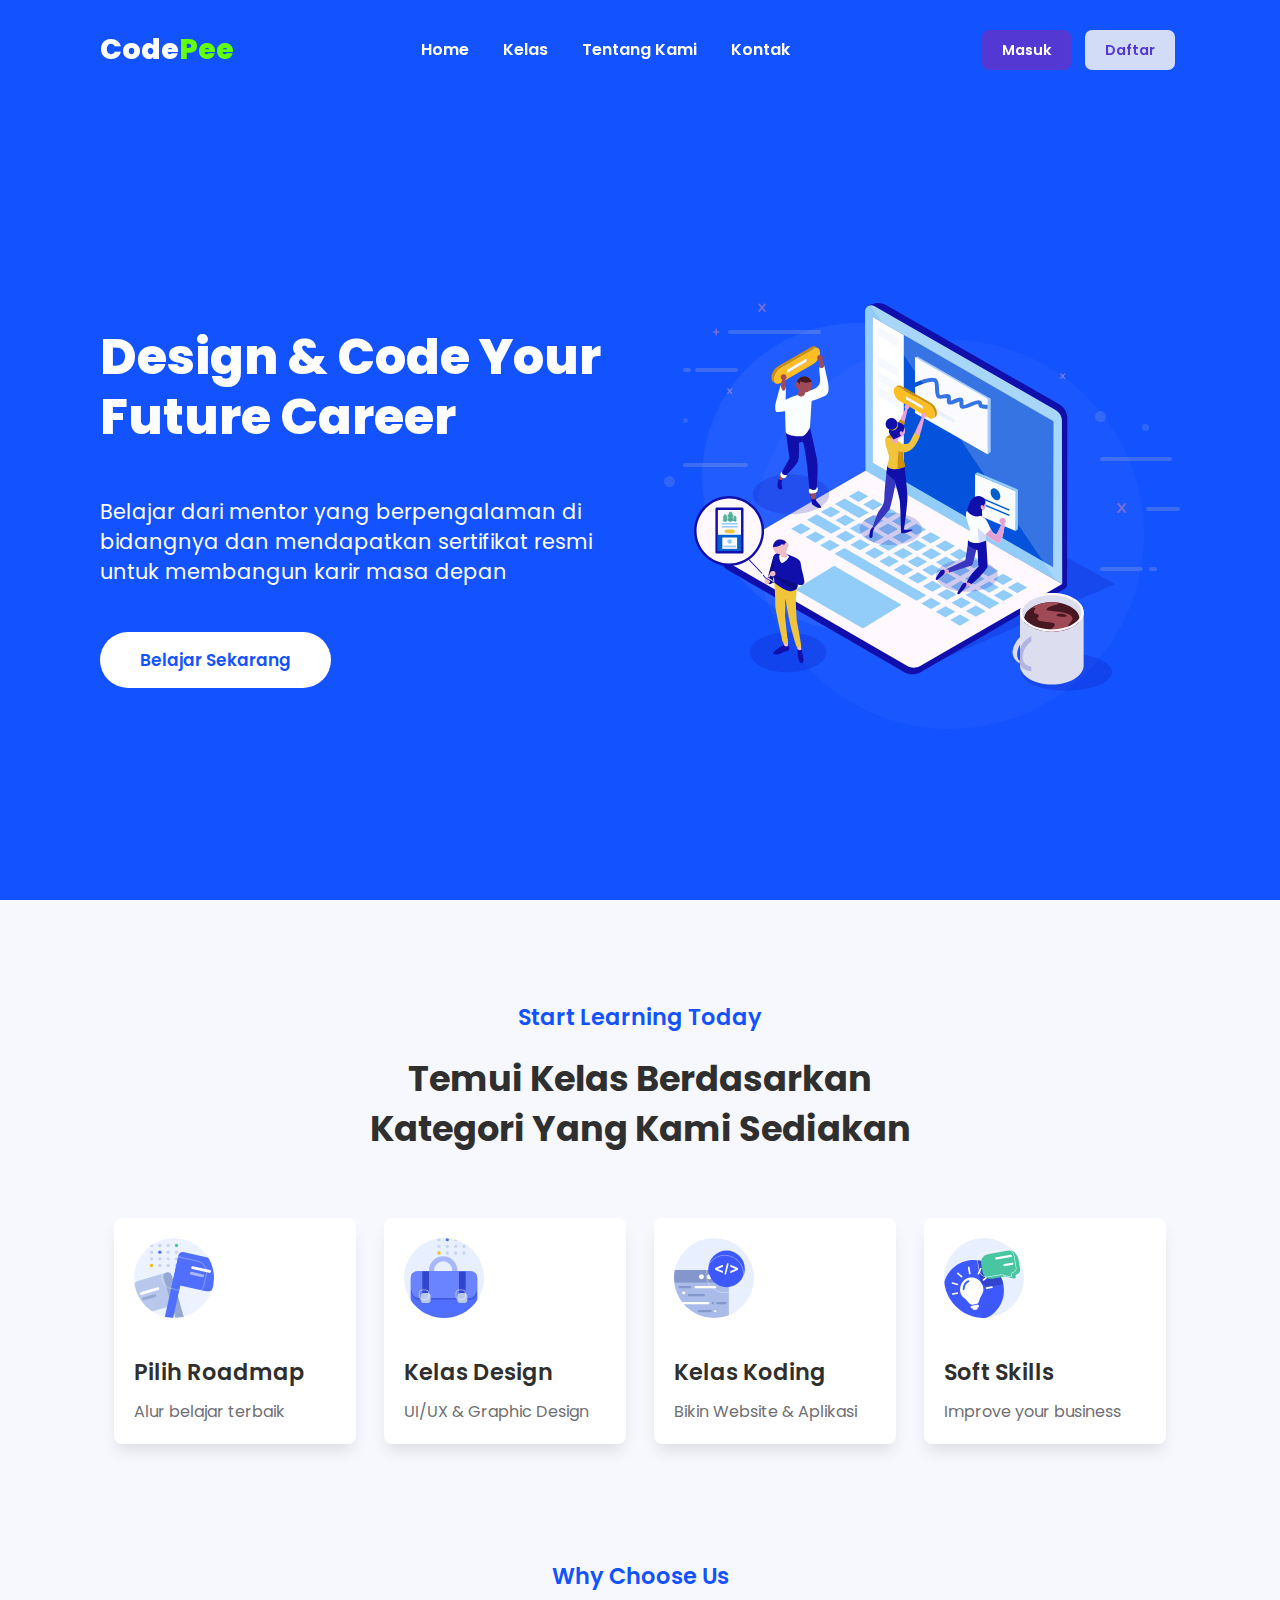
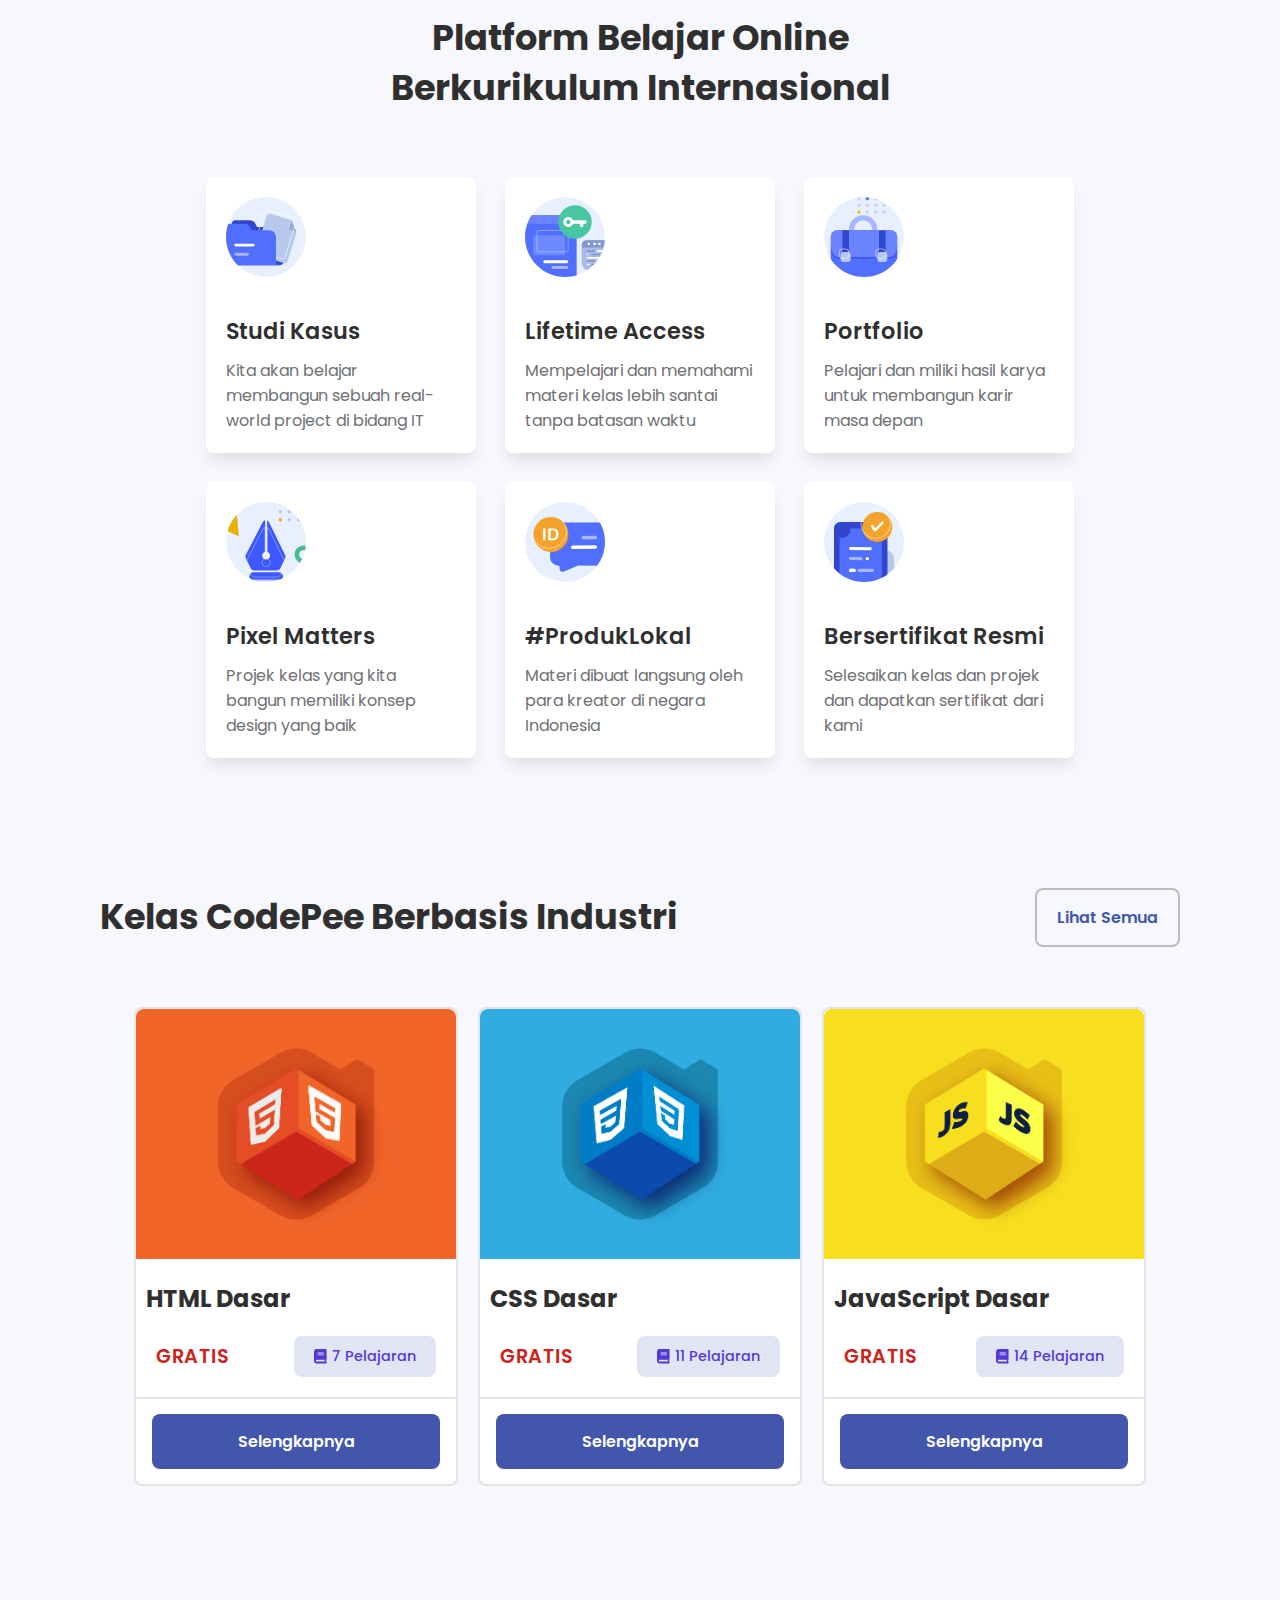
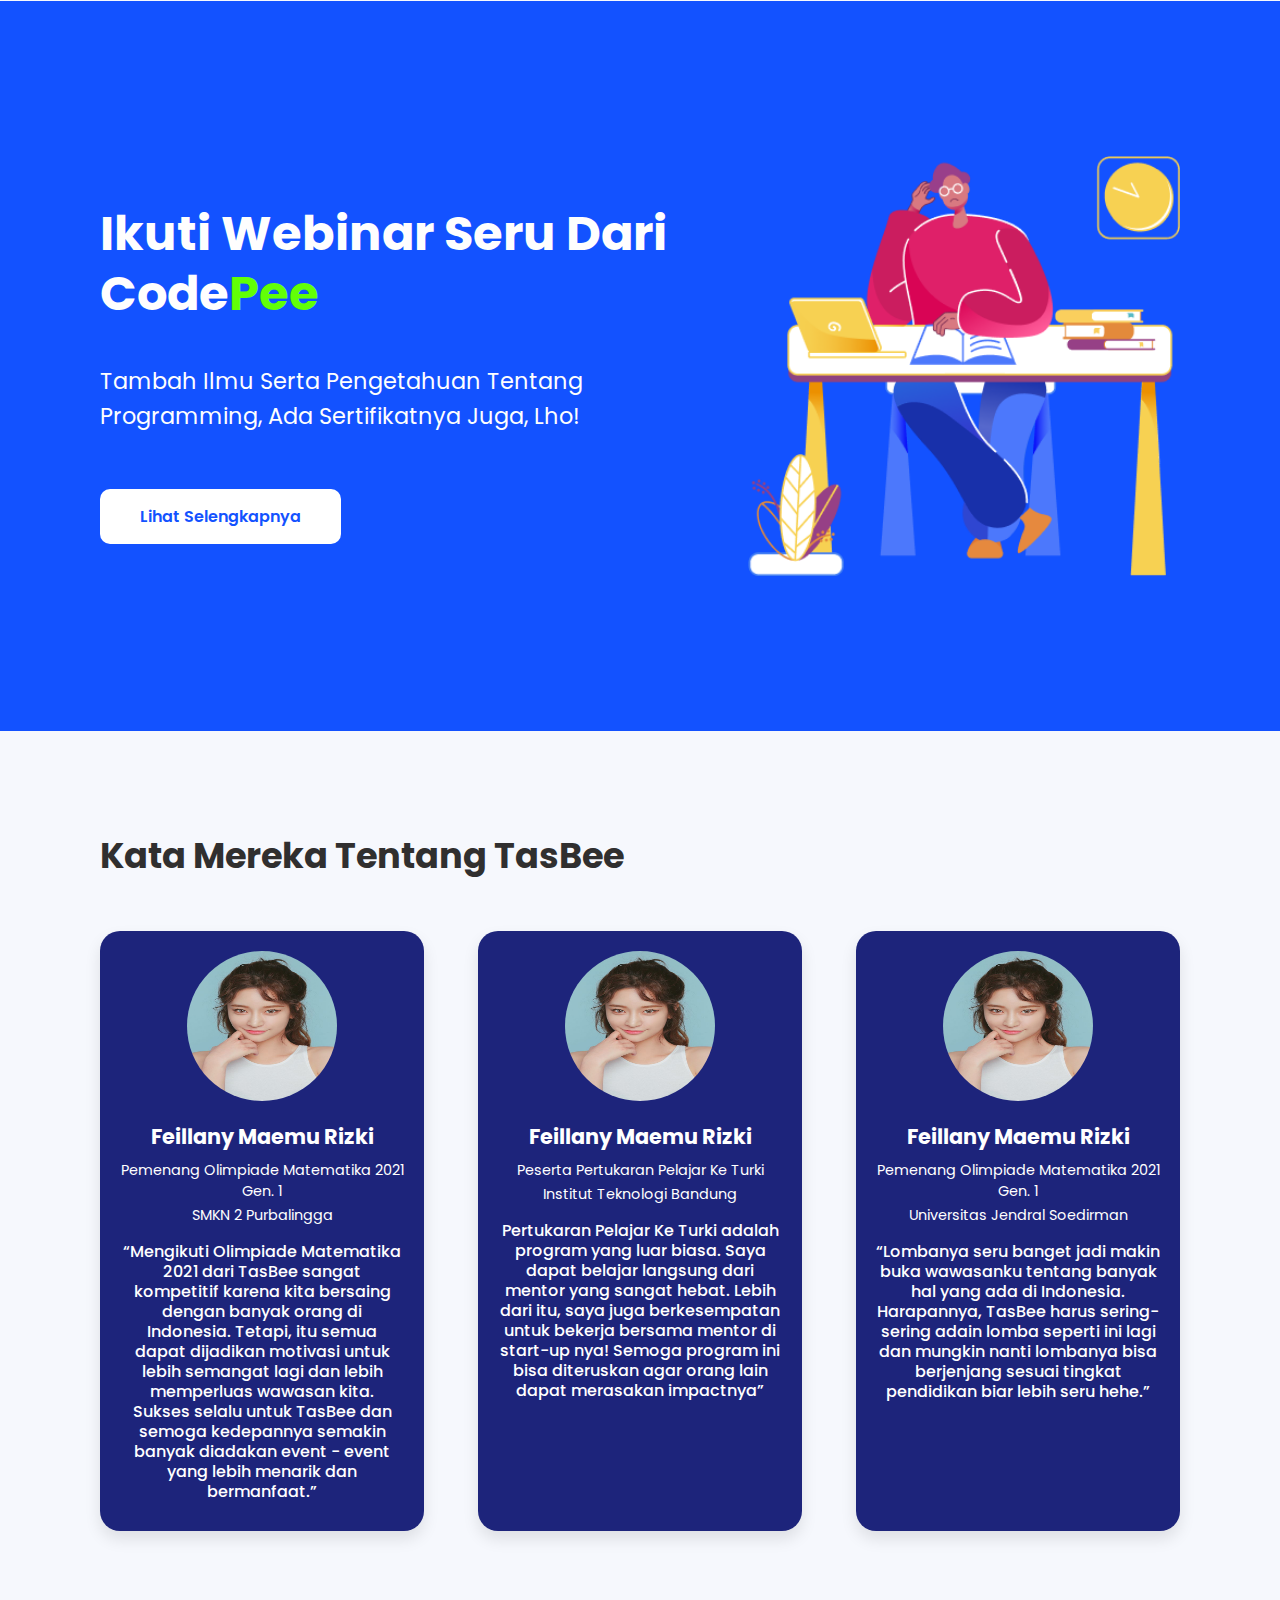
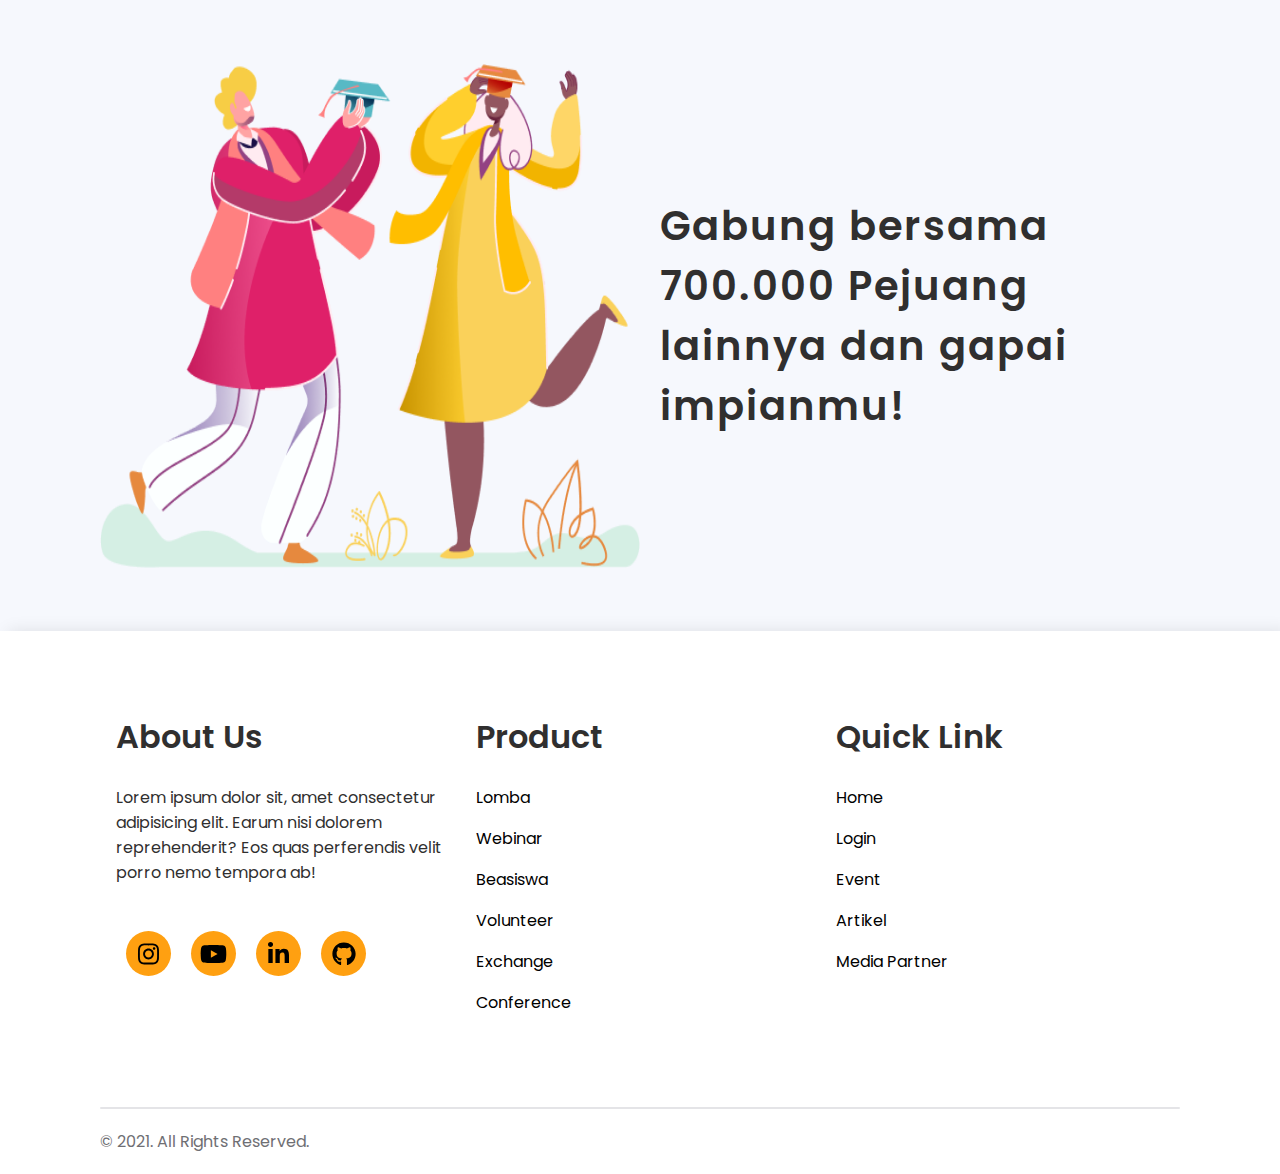
==== commit 39861674: "membuat kelas.html" ====
--- a/index.html
+++ b/index.html
@@ -212,10 +212,12 @@
 
             <div class="kelas">
                 <div class="perKelas">
-                    <img src="img/skilvul/Skilvul asset volume 2-03.jpg" alt="html">
+                    <img src="img/kelas/Skilvul asset volume 2-03.jpg" alt="html">
                     <h3>HTML Dasar</h3>
 
                     <div class="info">
+
+                        <p class="harga">GRATIS</p>
 
                         <div class="perInfo">
                             <div class="icon">
@@ -224,15 +226,8 @@
                             <p>7 Pelajaran</p>
                         </div>
 
-                        <div class="perInfo">
-                            <div class="icon">
-                                <i class="fas fa-star"></i>
-                            </div>
-                            <p>890 CodePoin</p>
-                        </div>
-                    </div>
-
-                    <p class="harga">GRATIS</p>
+                    </div>
+
 
                     <div class="btn">
                         <a href="detailKelas.html" class="selengkapnya">Selengkapnya</a>
@@ -240,10 +235,12 @@
                 </div>
 
                 <div class="perKelas">
-                    <img src="img/skilvul/Skilvul asset volume 2-04.jpg" alt="css">
+                    <img src="img/kelas/Skilvul asset volume 2-04.jpg" alt="css">
                     <h3>CSS Dasar</h3>
 
                     <div class="info">
+
+                        <p class="harga">GRATIS</p>
 
                         <div class="perInfo">
                             <div class="icon">
@@ -252,15 +249,8 @@
                             <p>11 Pelajaran</p>
                         </div>
 
-                        <div class="perInfo">
-                            <div class="icon">
-                                <i class="fas fa-star"></i>
-                            </div>
-                            <p>1200 CodePoin</p>
-                        </div>
-                    </div>
-
-                    <p class="harga">GRATIS</p>
+                    </div>
+
 
                     <div class="btn">
                         <a href="detailKelas.html" class="selengkapnya">Selengkapnya</a>
@@ -268,10 +258,12 @@
                 </div>
 
                 <div class="perKelas">
-                    <img src="img/skilvul/Skilvul asset volume 2-02.jpg" alt="js">
+                    <img src="img/kelas/Skilvul asset volume 2-02.jpg" alt="js">
                     <h3>JavaScript Dasar</h3>
 
                     <div class="info">
+
+                        <p class="harga">GRATIS</p>
 
                         <div class="perInfo">
                             <div class="icon">
@@ -280,15 +272,8 @@
                             <p>14 Pelajaran</p>
                         </div>
 
-                        <div class="perInfo">
-                            <div class="icon">
-                                <i class="fas fa-star"></i>
-                            </div>
-                            <p>1200 CodePoin</p>
-                        </div>
-                    </div>
-
-                    <p class="harga">GRATIS</p>
+                    </div>
+
 
                     <div class="btn">
                         <a href="detailKelas.html" class="selengkapnya">Selengkapnya</a>
@@ -465,10 +450,6 @@
 
 
 
-    <!-- Ambil kelas, kapan dan di mana saja!
-    Pilih kelas Skilvul sesuai keinginan kamu, agar belajar coding menjadi lebih mudah dan terarah. -->
-
-
 
     <!-- Kelas Intro to Coding dibuat untuk kamu yang ingin mempelajari dasar pemrograman dan sebagai salah satu kelas untuk
 persiapan mengikuti coding bootcamp.
--- a/css/style.css
+++ b/css/style.css
@@ -25,6 +25,14 @@
   padding-bottom: 100px;
 }
 
+.pt-50 {
+  padding-top: 50px;
+}
+
+.pb-50 {
+  padding-bottom: 50px;
+}
+
 .container {
   width: 100%;
   height: 100%;
@@ -33,6 +41,12 @@
 .flex-wrap {
   -ms-flex-wrap: wrap;
       flex-wrap: wrap;
+}
+
+.justify-content {
+  -webkit-box-pack: center;
+      -ms-flex-pack: center;
+          justify-content: center;
 }
 
 button {
@@ -238,7 +252,6 @@
   width: 25%;
   margin: .9rem;
   padding: 20px;
-  color: #34364A;
   background-color: #fff;
   border-radius: .5rem;
   -webkit-box-shadow: 0 10px 15px -3px rgba(0, 0, 0, 0.1);
@@ -253,6 +266,7 @@
   font-weight: 600;
   margin: 30px 0 10px 0;
   font-size: 1.4rem;
+  color: #302f2f;
 }
 
 .penjelasan .fitur .perFitur p {
@@ -284,20 +298,24 @@
   background-color: #e6e9f5;
 }
 
-.kelasHome .kelas {
-  display: -webkit-box;
-  display: -ms-flexbox;
-  display: flex;
-}
-
-.kelasHome .kelas .perKelas {
-  width: calc(100%/3);
+.kelas {
+  display: -webkit-box;
+  display: -ms-flexbox;
+  display: flex;
+  -webkit-box-pack: center;
+      -ms-flex-pack: center;
+          justify-content: center;
+}
+
+.kelas .perKelas {
+  width: calc(90%/3);
   margin: 15px 10px;
   border-radius: .5rem;
+  background-color: #fff;
   border: 2px solid #e4e4e7;
 }
 
-.kelasHome .kelas .perKelas img {
+.kelas .perKelas img {
   width: 100%;
   height: 250px;
   -o-object-fit: cover;
@@ -306,13 +324,14 @@
   border-top-right-radius: .5rem;
 }
 
-.kelasHome .kelas .perKelas h3 {
+.kelas .perKelas h3 {
   margin-top: 15px;
   padding-left: 10px;
   font-size: 1.5rem;
-}
-
-.kelasHome .kelas .perKelas .info {
+  color: #302f2f;
+}
+
+.kelas .perKelas .info {
   display: -webkit-box;
   display: -ms-flexbox;
   display: flex;
@@ -326,7 +345,7 @@
   border-bottom: 2px solid #e4e4e7;
 }
 
-.kelasHome .kelas .perKelas .info .perInfo {
+.kelas .perKelas .info .perInfo {
   font-size: .9rem;
   padding: 10px 20px;
   color: #5438d3;
@@ -343,30 +362,29 @@
   border-radius: .5rem;
 }
 
-.kelasHome .kelas .perKelas .info .perInfo p {
+.kelas .perKelas .info .perInfo p {
   font-weight: 500;
   margin-left: 5px;
 }
 
-.kelasHome .kelas .perKelas .harga {
+.kelas .perKelas .info .harga {
   font-size: 1.2rem;
-  padding: 20px;
   color: #ce231c;
   font-weight: 600;
   letter-spacing: .5px;
 }
 
-.kelasHome .kelas .perKelas .btn {
+.kelas .perKelas .btn {
   display: -webkit-box;
   display: -ms-flexbox;
   display: flex;
   -webkit-box-pack: center;
       -ms-flex-pack: center;
           justify-content: center;
-  margin-bottom: 15px;
-}
-
-.kelasHome .kelas .perKelas .btn .selengkapnya {
+  margin: 15px 0;
+}
+
+.kelas .perKelas .btn .selengkapnya {
   width: 90%;
   color: #fff;
   font-size: 1rem;
@@ -374,7 +392,7 @@
   text-align: center;
 }
 
-.kelasHome .kelas .perKelas .btn .selengkapnya:hover {
+.kelas .perKelas .btn .selengkapnya:hover {
   background-color: #37488E;
 }
 
@@ -668,6 +686,161 @@
 }
 
 /* footer end */
+.heroKelas {
+  width: 100%;
+  height: 70vh;
+  overflow: hidden;
+  position: relative;
+  background-color: #1352FF;
+}
+
+.heroKelas .container {
+  display: -webkit-box;
+  display: -ms-flexbox;
+  display: flex;
+  -webkit-box-align: center;
+      -ms-flex-align: center;
+          align-items: center;
+  -webkit-box-pack: justify;
+      -ms-flex-pack: justify;
+          justify-content: space-between;
+}
+
+.heroKelas .container .caption {
+  width: 50%;
+  color: #fefefe;
+}
+
+.heroKelas .container .caption h1 {
+  font-size: 2.5rem;
+  font-weight: 700;
+  margin-bottom: 40px;
+  line-height: 50px;
+}
+
+.heroKelas .container .caption p {
+  font-size: 1.3rem;
+  line-height: 30px;
+  margin-bottom: 50px;
+}
+
+.heroKelas .container .caption a {
+  border-radius: 10px;
+  background-color: #fefefe;
+  padding: .8rem 2rem;
+  font-weight: 600;
+  font-size: 1rem;
+  cursor: pointer;
+  -webkit-transition: all 200ms;
+  transition: all 200ms;
+  color: #1352FF;
+}
+
+.heroKelas .container .img {
+  width: 50%;
+}
+
+.heroKelas .container .img .heroImg {
+  -webkit-transform: translateX(150px);
+          transform: translateX(150px);
+  position: relative;
+  width: 75%;
+  height: 100%;
+  z-index: 99;
+}
+
+.heroKelas .container .img .bg {
+  width: 80%;
+  position: absolute;
+  bottom: -20px;
+  right: -350px;
+}
+
+.containerFiturKelas {
+  padding-top: 50px;
+  padding-bottom: 50px;
+  background-color: #f8fafc;
+}
+
+.containerFiturKelas .container {
+  border-radius: 1rem;
+  background-color: #fff;
+  border: 1px solid #d3dcf7;
+}
+
+.containerFiturKelas .container h2 {
+  padding: 20px;
+  font-size: 1.5rem;
+  font-weight: 600;
+  color: #ce231c;
+  border-bottom: 1px solid #ce231c;
+}
+
+.containerFiturKelas .container .fitur {
+  padding: 20px;
+  display: -webkit-box;
+  display: -ms-flexbox;
+  display: flex;
+}
+
+.containerFiturKelas .container .fitur .perFitur {
+  display: -webkit-box;
+  display: -ms-flexbox;
+  display: flex;
+  -webkit-box-align: center;
+      -ms-flex-align: center;
+          align-items: center;
+  -webkit-box-pack: center;
+      -ms-flex-pack: center;
+          justify-content: center;
+  -webkit-box-orient: vertical;
+  -webkit-box-direction: normal;
+      -ms-flex-direction: column;
+          flex-direction: column;
+  width: calc(100%/4);
+}
+
+.containerFiturKelas .container .fitur .perFitur .img {
+  width: 90%;
+  height: 150px;
+  display: -webkit-box;
+  display: -ms-flexbox;
+  display: flex;
+  -webkit-box-align: center;
+      -ms-flex-align: center;
+          align-items: center;
+  -webkit-box-pack: center;
+      -ms-flex-pack: center;
+          justify-content: center;
+  border-radius: 1rem;
+  background-color: #EFF2F6;
+  margin-bottom: 20px;
+}
+
+.containerFiturKelas .container .fitur .perFitur .img img {
+  width: 100%;
+  height: 80%;
+}
+
+.containerFiturKelas .container .fitur .perFitur p {
+  font-size: 1rem;
+  margin-top: 10px;
+  color: #302f2f;
+  font-weight: 500;
+  line-height: 23px;
+  text-align: center;
+}
+
+.dataKelas {
+  background-color: #F5F5F5;
+}
+
+.dataKelas h2 {
+  font-size: 2rem;
+  font-weight: 700;
+  color: #302f2f;
+}
+
 @media (min-width: 1500px) {
   header,
   section {
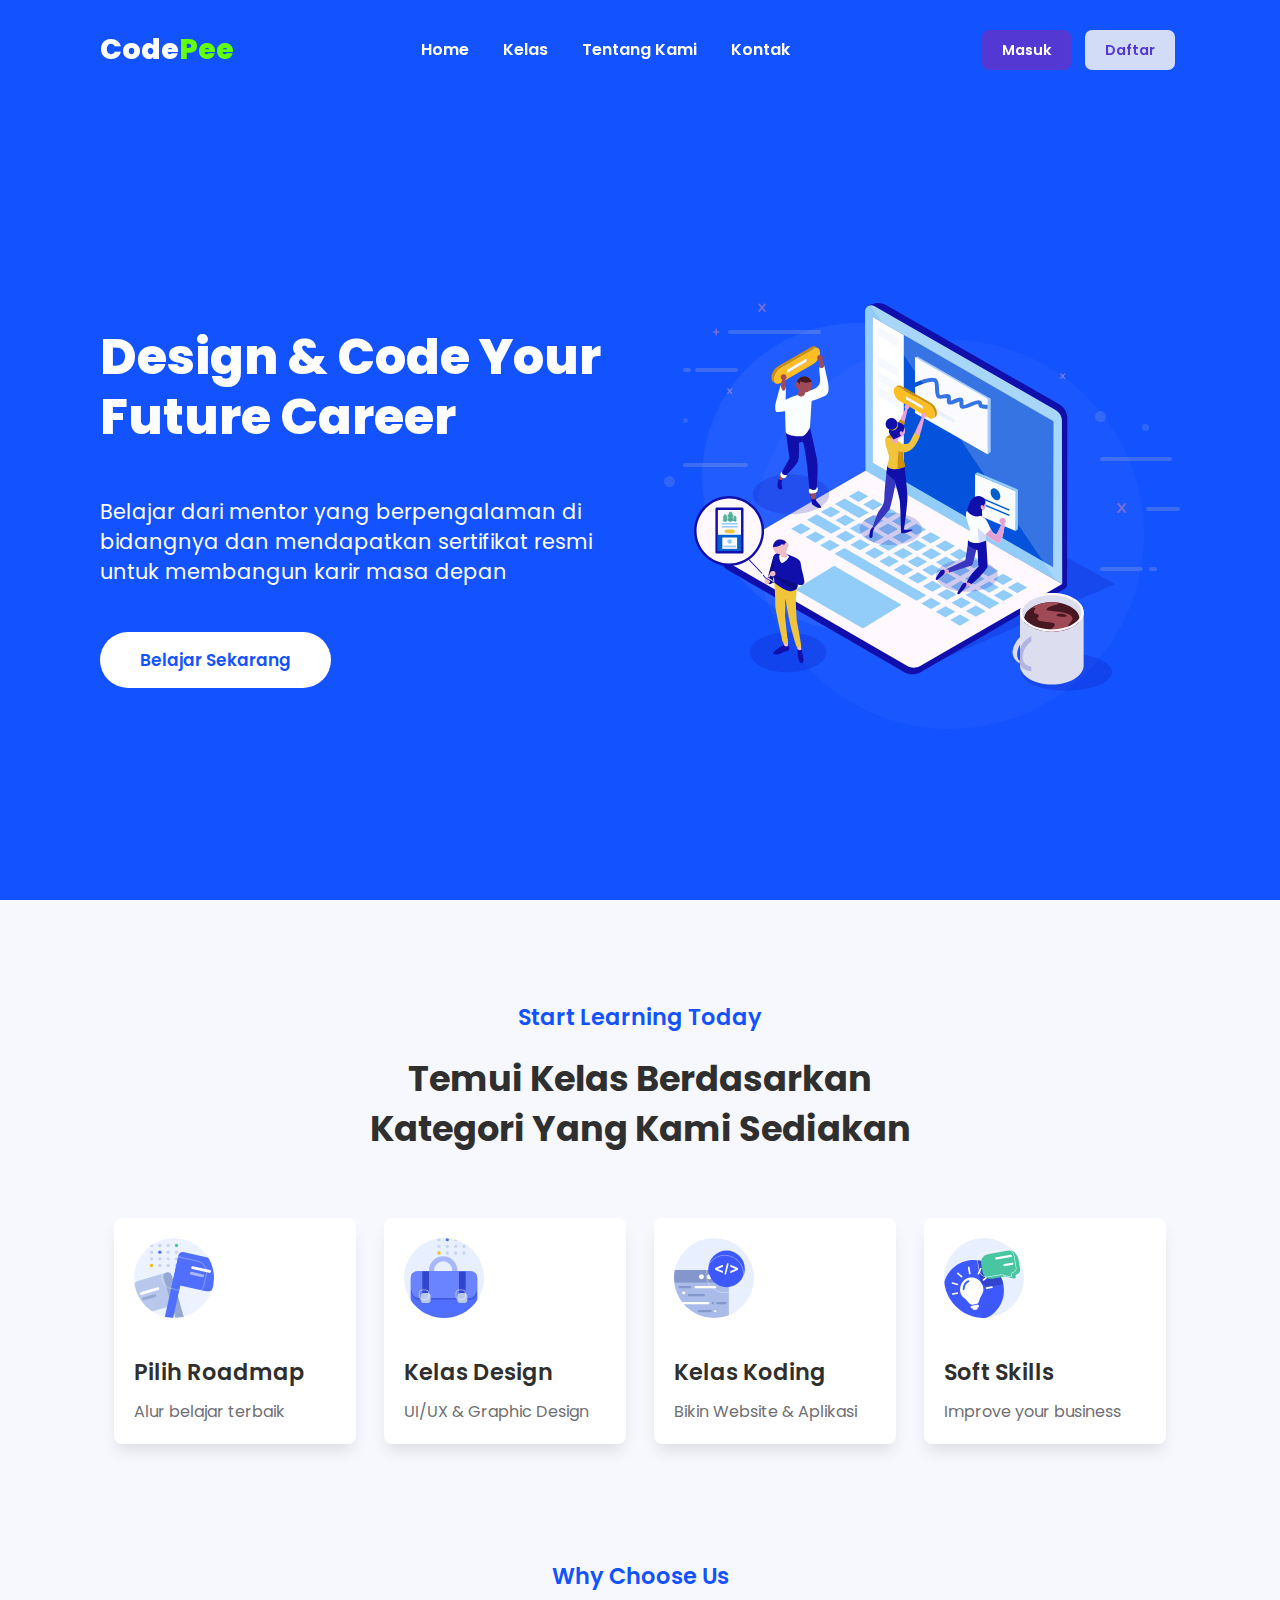
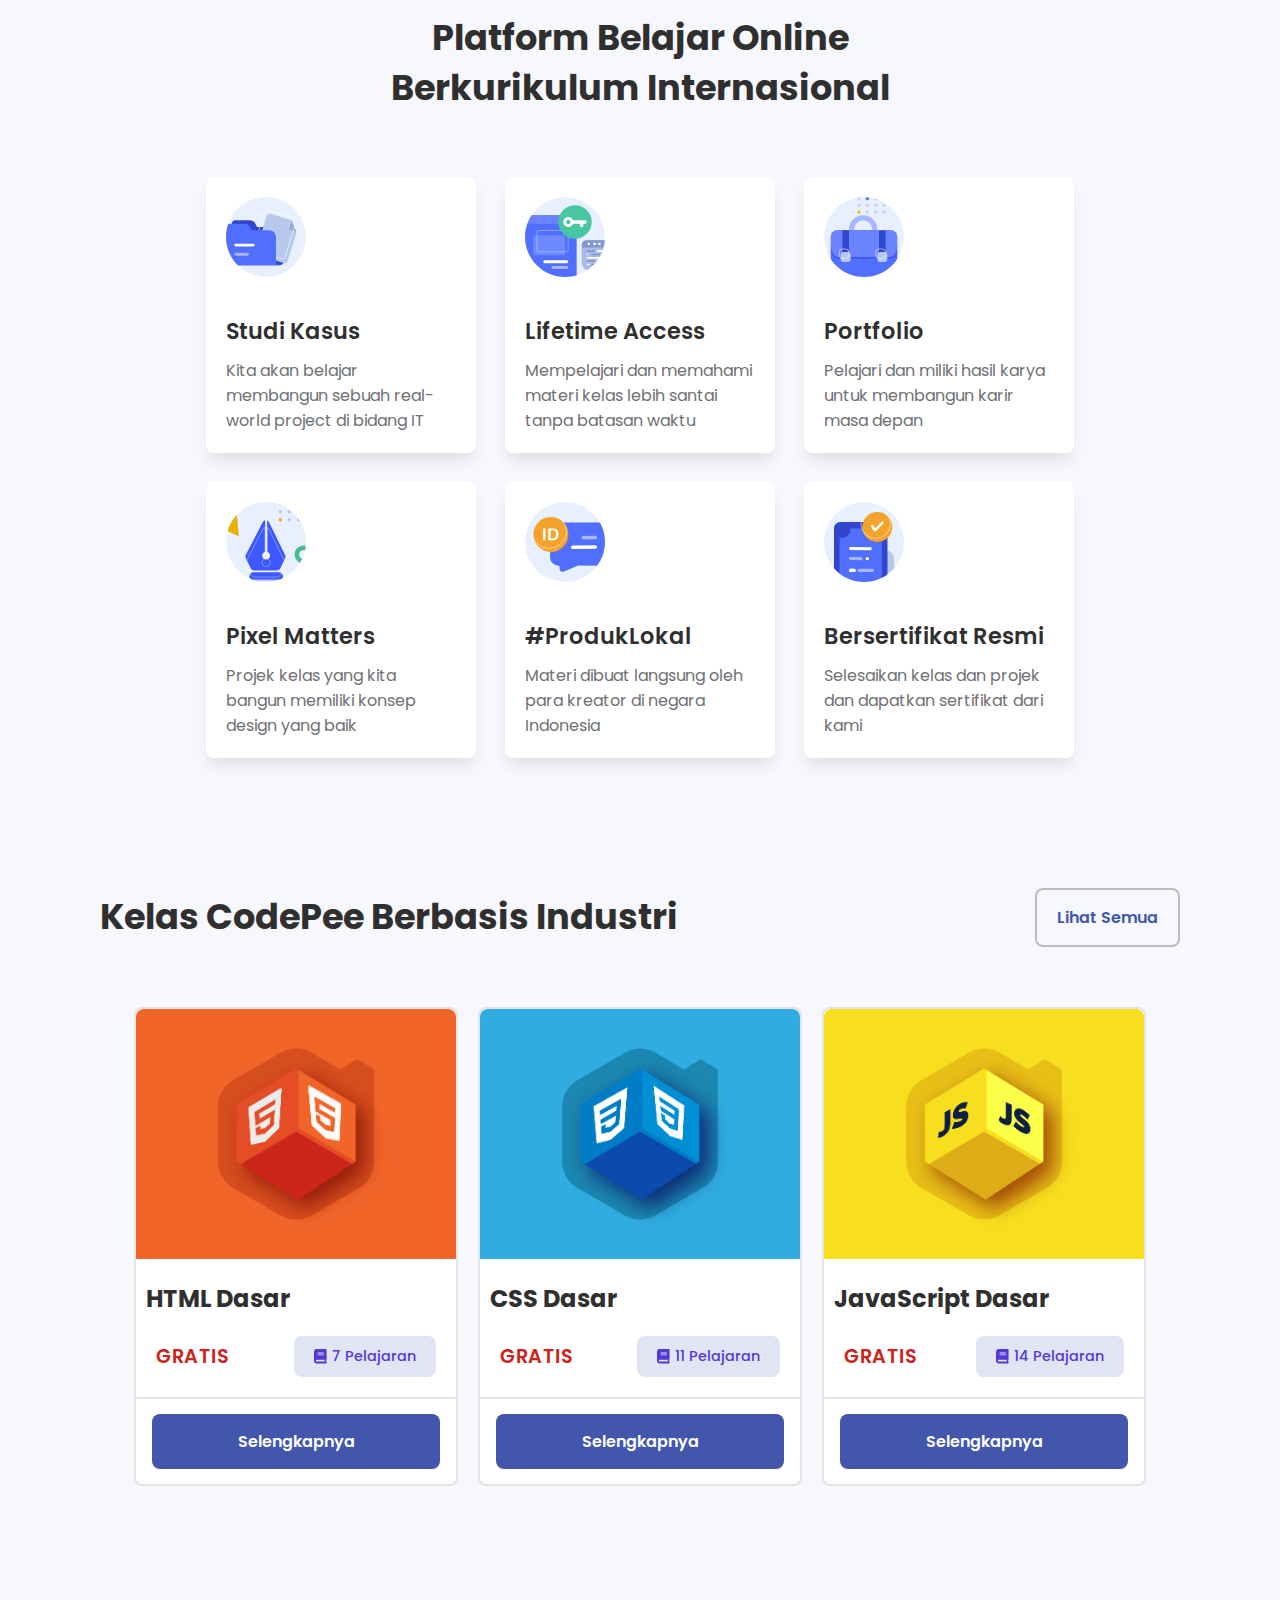
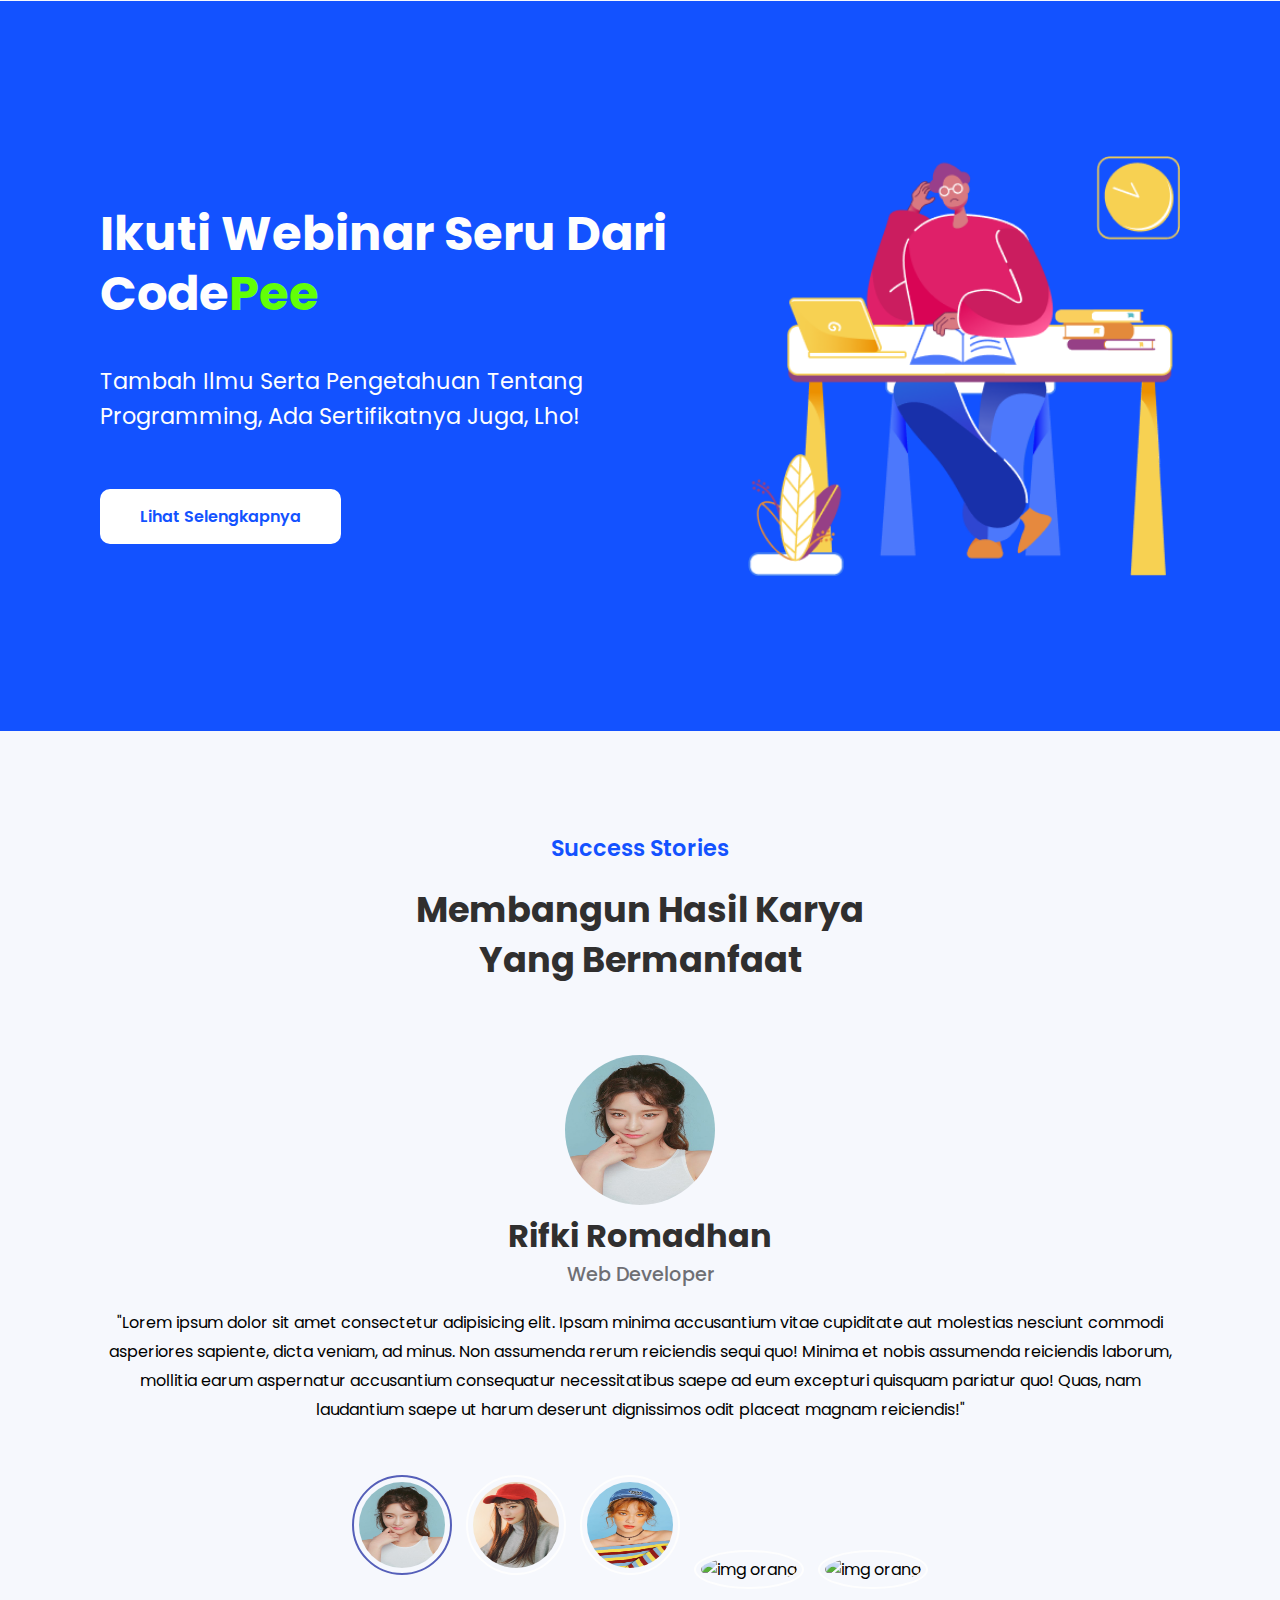
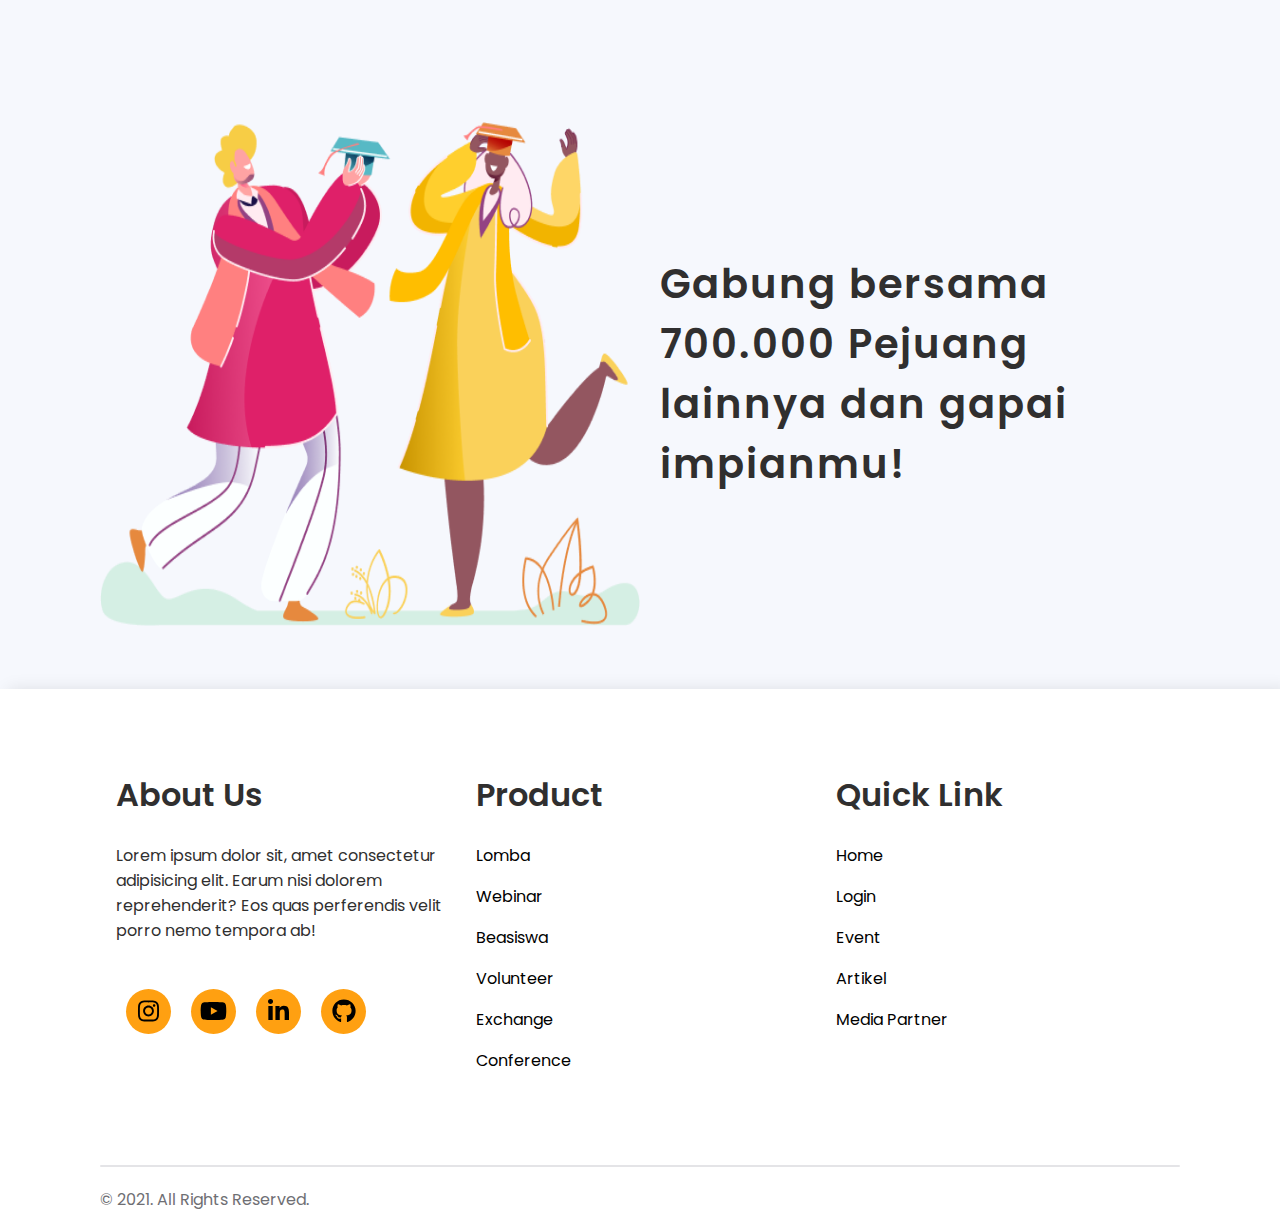
==== commit 18ac0c79: "membuat halaman tentang kami dan mengubah testimoni" ====
--- a/index.html
+++ b/index.html
@@ -289,7 +289,7 @@
 
 
 
-    <section class="uploadEvent" id="uploadEvent">
+    <section class="webinar" id="webinar">
         <div class="container">
             <div class="caption">
                 <h2>Ikuti webinar seru dari Code<span>Pee</span></h2>
@@ -303,14 +303,53 @@
 
 
 
-    <section class="containerTitleHome">
+
+
+    <!-- <section class="pt-50 text-align-center">
         <div class="container">
             <div class="title">
-                <h2>Kata Mereka Tentang TasBee</h2>
-            </div>
-        </div>
-    </section>
-
+                <h2>Kata Mereka Tentang CodePee</h2>
+            </div>
+        </div>
+    </section> -->
+
+    <section class="penjelasan pt-100">
+        <div class="container">
+            <div class="title">
+                <p class>Success Stories</p>
+                <h2>Membangun Hasil Karya<br>Yang Bermanfaat</h2>
+            </div>
+        </div>
+
+    </section>
+
+
+    <section class="testimoni text-align-center pt-50">
+        <div class="container">
+            <div class="caption pb-50">
+                <img src="img/people/img1.jpg" alt="img orang">
+                <h2>Rifki Romadhan</h2>
+                <h3>Web Developer</h3>
+                <p>
+                    "Lorem ipsum dolor sit amet consectetur adipisicing elit. Ipsam minima accusantium vitae cupiditate
+                    aut molestias nesciunt commodi asperiores sapiente, dicta veniam, ad minus. Non assumenda rerum
+                    reiciendis sequi quo! Minima et nobis assumenda reiciendis laborum, mollitia earum aspernatur
+                    accusantium consequatur necessitatibus saepe ad eum excepturi quisquam pariatur quo! Quas, nam
+                    laudantium saepe ut harum deserunt dignissimos odit placeat magnam reiciendis!"
+                </p>
+            </div>
+
+            <div class="img">
+                <img src="img/people/img1.jpg" alt="img orang" class="active">
+                <img src="img/people/img2.jpg" alt="img orang">
+                <img src="img/people/img3.jpg" alt="img orang">
+                <img src="img/people/orang1.svg" alt="img orang">
+                <img src="img/people/orang2.svg" alt="img orang">
+            </div>
+        </div>
+    </section>
+
+    <!-- 
     <section class="testimoni" id="testimoni">
 
         <div class="container">
@@ -362,7 +401,7 @@
             </div>
 
         </div>
-    </section>
+    </section> -->
 
 
 
@@ -451,28 +490,6 @@
 
 
 
-    <!-- Kelas Intro to Coding dibuat untuk kamu yang ingin mempelajari dasar pemrograman dan sebagai salah satu kelas untuk
-persiapan mengikuti coding bootcamp.
-
-
-UI/UX Design Mastery
-UI/UX Design Mastery
-Apakah kamu ingin berpindah karir menjadi UI/UX Designer dan memulai dari awal hingga mahir? Apakah kamu ingin menjadi
-UI/UX Designer yang -->
-    <!-- 
-        EFF2F6
-    Pilih kelas yang sesuai keinginanmu
-
-    Selesaikan materi kelas yang dipilih dan kerjakan latihannya
-
-    Jika sudah mahir kamu bisa langsung mengikuti tantangan
-
-    Raih SkilPoin atau SkilBadge ketika kamu sudah menyelesaikan kelas
- -->
-
-
-
-
     <script type="text/javascript">
         let navbar = document.querySelector("header")
 
@@ -480,6 +497,26 @@
             let navbarPos = window.scrollY > 100
             navbar.classList.toggle('bg-white', navbarPos)
         })
+
+        let captionImg = document.querySelector(".testimoni .container .caption img")
+        let imgTestimoni = document.querySelectorAll(".testimoni .container .img img")
+
+        imgTestimoni.forEach(img => {
+
+            img.addEventListener("click", e => {
+
+                imgTestimoni.forEach(imgNow => {
+                    imgNow.className = "a"
+                })
+
+                e.target.classList.add('active')
+                captionImg.src = e.target.src
+                captionImg.parentElement.classList.toggle("active")
+            })
+
+        })
+
+        console.log(captionImg.parentElement)
     </script>
 
 </body>
--- a/css/style.css
+++ b/css/style.css
@@ -1,4 +1,10 @@
 @import url("https://fonts.googleapis.com/css2?family=Poppins:wght@200;300;400;500;600;700;800;900&display=swap");
+:root {
+  --primary-color: #379EE3;
+  --border-radius-20: 20px;
+  --border: 1px solid #d3dcf7;
+}
+
 *,
 *::before,
 *::after {
@@ -13,10 +19,50 @@
   scroll-behavior: smooth;
 }
 
+@-webkit-keyframes fadeup {
+  from {
+    -webkit-transform: translateY(2.5rem);
+            transform: translateY(2.5rem);
+    opacity: 0;
+  }
+  to {
+    -webkit-transform: translateY(0px);
+            transform: translateY(0px);
+    opacity: 1;
+  }
+}
+
+@keyframes fadeup {
+  from {
+    -webkit-transform: translateY(2.5rem);
+            transform: translateY(2.5rem);
+    opacity: 0;
+  }
+  to {
+    -webkit-transform: translateY(0px);
+            transform: translateY(0px);
+    opacity: 1;
+  }
+}
+
 body {
   background-color: #F6F8FD;
 }
 
+h1,
+h2,
+h3,
+h4,
+h5,
+h6 p,
+label {
+  color: #302f2f;
+}
+
+.pt-15-vh {
+  padding-top: 15vh;
+}
+
 .pt-100 {
   padding-top: 100px;
 }
@@ -31,6 +77,10 @@
 
 .pb-50 {
   padding-bottom: 50px;
+}
+
+.text-align-center {
+  text-align: center;
 }
 
 .container {
@@ -183,7 +233,6 @@
   -webkit-box-flex: .9;
       -ms-flex: .9;
           flex: .9;
-  color: #fefefe;
 }
 
 .heroHome .container .caption h1 {
@@ -191,6 +240,7 @@
   font-weight: 800;
   margin-bottom: 50px;
   line-height: 60px;
+  color: #fefefe;
 }
 
 .heroHome .container .caption h1 span {
@@ -201,6 +251,7 @@
   font-size: 1.3rem;
   line-height: 30px;
   margin-bottom: 60px;
+  color: #fefefe;
 }
 
 .heroHome .container .caption a {
@@ -401,6 +452,7 @@
   display: -webkit-box;
   display: -ms-flexbox;
   display: flex;
+  color: #fefefe;
   -webkit-box-pack: center;
       -ms-flex-pack: center;
           justify-content: center;
@@ -408,8 +460,8 @@
   border-radius: .5rem;
 }
 
-/* uploadEvent start */
-.uploadEvent {
+/* webinar start */
+.webinar {
   width: 100%;
   height: 100%;
   padding-top: 50px;
@@ -417,7 +469,7 @@
   background-color: #1352FF;
 }
 
-.uploadEvent .container {
+.webinar .container {
   width: 100%;
   height: 70vh;
   display: -webkit-box;
@@ -428,30 +480,31 @@
           align-items: center;
 }
 
-.uploadEvent .container .caption {
+.webinar .container .caption {
   width: 60%;
+}
+
+.webinar .container .caption h2 {
+  font-size: 3rem;
   color: #fefefe;
-}
-
-.uploadEvent .container .caption h2 {
-  font-size: 3rem;
   line-height: 60px;
   margin-bottom: 40px;
   text-transform: capitalize;
 }
 
-.uploadEvent .container .caption h2 span {
+.webinar .container .caption h2 span {
   color: #62FF07;
 }
 
-.uploadEvent .container .caption p {
+.webinar .container .caption p {
+  color: #fefefe;
   font-size: 1.4rem;
   line-height: 35px;
   text-transform: capitalize;
   margin-bottom: 70px;
 }
 
-.uploadEvent .container .caption a {
+.webinar .container .caption a {
   border-radius: 10px;
   background-color: #fff;
   padding: 1rem 2.5rem;
@@ -463,78 +516,66 @@
   color: #1352FF;
 }
 
-.uploadEvent .container img {
+.webinar .container img {
   width: 40%;
 }
 
-/* uploadEvent end */
-.containerTitleHome {
-  margin-top: 100px;
-}
-
+/* webinar end */
 /* testimoni start */
 .testimoni {
-  width: 100%;
-  height: 100%;
-}
-
-.testimoni .container {
-  display: -webkit-box;
-  display: -ms-flexbox;
-  display: flex;
-  -webkit-box-pack: justify;
-      -ms-flex-pack: justify;
-          justify-content: space-between;
-  -webkit-box-align: center;
-      -ms-flex-align: center;
-          align-items: center;
-  margin-top: 50px;
-}
-
-.testimoni .container .perTestimoni {
-  width: calc(90%/3);
-  height: 600px;
-  display: -webkit-box;
-  display: -ms-flexbox;
-  display: flex;
-  -webkit-box-align: center;
-      -ms-flex-align: center;
-          align-items: center;
-  /* justify-content: center; */
-  -webkit-box-orient: vertical;
-  -webkit-box-direction: normal;
-      -ms-flex-direction: column;
-          flex-direction: column;
-  text-align: center;
-  padding: 20px;
-  border-radius: 20px;
-  -webkit-box-shadow: 0 0.5rem 1rem rgba(0, 0, 0, 0.1);
-          box-shadow: 0 0.5rem 1rem rgba(0, 0, 0, 0.1);
-  background-color: #1D247B;
-  color: #fff;
-}
-
-.testimoni .container .perTestimoni img {
+  display: -webkit-box;
+  display: -ms-flexbox;
+  display: flex;
+  -webkit-box-align: center;
+      -ms-flex-align: center;
+          align-items: center;
+  -webkit-box-pack: center;
+      -ms-flex-pack: center;
+          justify-content: center;
+}
+
+.testimoni .container .caption.active {
+  -webkit-animation: fadeup .6s ease-in-out forwards;
+          animation: fadeup .6s ease-in-out forwards;
+}
+
+.testimoni .container .caption h2 {
+  font-size: 2rem;
+}
+
+.testimoni .container .caption h3 {
+  color: #6f6f74;
+  font-weight: 500;
+  font-size: 1.2rem;
+  margin-bottom: 20px;
+}
+
+.testimoni .container .caption p {
+  font-weight: 400;
+  font-size: 1rem;
+  line-height: 1.8;
+}
+
+.testimoni .container .caption img {
   width: 150px;
   height: 150px;
   border-radius: 50%;
 }
 
-.testimoni .container .perTestimoni h2 {
-  font-size: 1.3rem;
-  margin-top: 20px;
-  margin-bottom: 5px;
-}
-
-.testimoni .container .perTestimoni span {
-  font-size: .9rem;
-  margin-top: 3px;
-}
-
-.testimoni .container .perTestimoni p {
-  margin-top: 1rem !important;
-  font-weight: 500;
-  line-height: 20px;
+.testimoni .container .img img {
+  width: 100px;
+  height: 100px;
+  padding: 5px;
+  margin: 0 5px;
+  cursor: pointer;
+  -webkit-transition: .3s;
+  transition: .3s;
+  border-radius: 50%;
+  border: 2px solid #fefefe;
+}
+
+.testimoni .container .img img:hover, .testimoni .container .img img.active {
+  border: 2px solid #555fb9;
 }
 
 /* testimoni end */
@@ -682,7 +723,7 @@
   background-color: #e4e4e7;
   margin: auto;
   margin-top: .5rem;
-  border-radius: 20px;
+  border-radius: var(--border-radius-20);
 }
 
 /* footer end */
@@ -708,10 +749,10 @@
 
 .heroKelas .container .caption {
   width: 50%;
+}
+
+.heroKelas .container .caption h1 {
   color: #fefefe;
-}
-
-.heroKelas .container .caption h1 {
   font-size: 2.5rem;
   font-weight: 700;
   margin-bottom: 40px;
@@ -719,6 +760,7 @@
 }
 
 .heroKelas .container .caption p {
+  color: #fefefe;
   font-size: 1.3rem;
   line-height: 30px;
   margin-bottom: 50px;
@@ -765,7 +807,7 @@
 .containerFiturKelas .container {
   border-radius: 1rem;
   background-color: #fff;
-  border: 1px solid #d3dcf7;
+  border: var(--border);
 }
 
 .containerFiturKelas .container h2 {
@@ -839,6 +881,438 @@
   font-size: 2rem;
   font-weight: 700;
   color: #302f2f;
+}
+
+.heroDetailKelas {
+  height: 30rem;
+  background-color: #E5E5E5;
+}
+
+.heroDetailKelas .container {
+  display: -webkit-box;
+  display: -ms-flexbox;
+  display: flex;
+  -webkit-box-align: center;
+      -ms-flex-align: center;
+          align-items: center;
+  -webkit-box-pack: justify;
+      -ms-flex-pack: justify;
+          justify-content: space-between;
+}
+
+.heroDetailKelas .container .caption {
+  width: 60%;
+  color: #302f2f;
+}
+
+.heroDetailKelas .container .caption h1 {
+  font-size: 2rem;
+  margin-bottom: 30px;
+}
+
+.heroDetailKelas .container .caption p {
+  font-size: 1.1rem;
+  font-weight: 500;
+  line-height: 30px;
+  margin-bottom: 60px;
+}
+
+.heroDetailKelas .container .caption button,
+.heroDetailKelas .container .caption a {
+  border-radius: 10px;
+  background-color: #1352FF;
+  padding: .8rem 2rem;
+  font-weight: 600;
+  font-size: 1rem;
+  cursor: pointer;
+  -webkit-transition: all 200ms;
+  transition: all 200ms;
+  color: #fefefe;
+}
+
+.heroDetailKelas .container .img {
+  width: 40%;
+  height: 100%;
+  background-image: url("../img/kelas/Skilvul asset volume 2-03.jpg");
+  background-position: center;
+  background-size: cover;
+  -o-object-fit: cover;
+     object-fit: cover;
+  margin-left: 20px;
+  border-radius: var(--border-radius-20);
+}
+
+.detailKelas .container {
+  display: -webkit-box;
+  display: -ms-flexbox;
+  display: flex;
+  -webkit-box-pack: center;
+      -ms-flex-pack: center;
+          justify-content: center;
+}
+
+.detailKelas .container h2 {
+  font-size: 1.5rem;
+  color: #1352FF;
+  margin-bottom: 20px;
+}
+
+.detailKelas .container .tentangKelas {
+  width: 70%;
+  margin-right: 20px;
+}
+
+.detailKelas .container .tentangKelas .perTentangKelas {
+  padding: 30px 20px;
+  margin: 20px 0;
+  border-radius: var(--border-radius-20);
+  border: var(--border);
+  background-color: #fff;
+}
+
+.detailKelas .container .tentangKelas .perTentangKelas .materi p {
+  padding: 20px;
+  margin: 10px 0;
+  font-weight: 500;
+  border-radius: 10px;
+  background-color: #EFF2F6;
+}
+
+.detailKelas .container .infoKelas {
+  width: 30%;
+  position: -webkit-sticky;
+  position: sticky;
+  top: 11vh;
+  -ms-flex-item-align: start;
+      align-self: flex-start;
+}
+
+.detailKelas .container .infoKelas .perInfoKelas {
+  padding: 30px 20px;
+  margin: 20px 0;
+  border-radius: var(--border-radius-20);
+  border: var(--border);
+  background-color: #fff;
+}
+
+.detailKelas .container .infoKelas .perInfoKelas .infoMateri {
+  display: -webkit-box;
+  display: -ms-flexbox;
+  display: flex;
+  -webkit-box-align: center;
+      -ms-flex-align: center;
+          align-items: center;
+  padding: 10px 20px;
+  margin: 10px 0;
+  font-weight: 500;
+  border-radius: 10px;
+  background-color: #EFF2F6;
+}
+
+.detailKelas .container .infoKelas .perInfoKelas .infoMateri img {
+  height: 40px;
+  margin-right: 10px;
+}
+
+.detailKelas .container .infoKelas .perInfoKelas .mentor {
+  display: -webkit-box;
+  display: -ms-flexbox;
+  display: flex;
+  -webkit-box-align: center;
+      -ms-flex-align: center;
+          align-items: center;
+  margin-bottom: 20px;
+}
+
+.detailKelas .container .infoKelas .perInfoKelas .mentor img {
+  height: 50px;
+  border-radius: 50%;
+  margin-right: 10px;
+}
+
+.detailKelas .container .infoKelas .perInfoKelas .mentor p {
+  font-weight: 500;
+}
+
+.bg-profil {
+  height: 50vh;
+  background-color: #1352FF;
+}
+
+.bg-profil .container {
+  background-image: url("../img/profil/profile-banner-desktop.png");
+  background-position: center;
+  background-size: contain;
+  -o-object-fit: cover;
+     object-fit: cover;
+}
+
+.kelasYangDimiliki .container {
+  width: 100%;
+  padding: 20px;
+  border-radius: 5px;
+  background-color: #fff;
+  border: 1px solid #e4e4e7;
+}
+
+.kelasYangDimiliki .container h2 {
+  font-size: 1.7rem;
+  margin-bottom: 20px;
+}
+
+.profil {
+  margin-top: -80px;
+}
+
+.profil .container {
+  display: -webkit-box;
+  display: -ms-flexbox;
+  display: flex;
+  -webkit-box-pack: center;
+      -ms-flex-pack: center;
+          justify-content: center;
+}
+
+.profil .container .profil-orang,
+.profil .container .profil-kelas {
+  border: var(--border);
+  border-radius: 10px;
+  background-color: #fff;
+}
+
+.profil .container .profil-orang {
+  width: 35%;
+  height: 100%;
+  padding: 20px;
+  position: relative;
+}
+
+.profil .container .profil-orang .icon {
+  top: 10px;
+  right: 10px;
+  padding: 7px 15px;
+  position: absolute;
+  border-radius: 5px;
+  border: 1px solid #e4e4e7;
+}
+
+.profil .container .profil-orang .detail-orang {
+  display: -webkit-box;
+  display: -ms-flexbox;
+  display: flex;
+  -webkit-box-align: center;
+      -ms-flex-align: center;
+          align-items: center;
+  -webkit-box-pack: center;
+      -ms-flex-pack: center;
+          justify-content: center;
+  -webkit-box-orient: vertical;
+  -webkit-box-direction: normal;
+      -ms-flex-direction: column;
+          flex-direction: column;
+  text-align: center;
+  margin-top: -80px;
+}
+
+.profil .container .profil-orang .detail-orang img {
+  width: 150px;
+  height: 150px;
+  border-radius: 50%;
+  border: 5px solid #fff;
+  margin-bottom: 20px;
+}
+
+.profil .container .profil-orang .detail-orang .email {
+  font-weight: 500;
+  color: #1352FF;
+}
+
+.profil .container .profil-orang .detail-orang .sekolah {
+  color: #6f6f74;
+  font-weight: 500;
+  font-size: 1.1rem;
+  text-transform: uppercase;
+}
+
+.profil .container .profil-orang .detail-orang .pencapaian {
+  display: -webkit-box;
+  display: -ms-flexbox;
+  display: flex;
+  -webkit-box-pack: justify;
+      -ms-flex-pack: justify;
+          justify-content: space-between;
+  margin-top: 20px;
+}
+
+.profil .container .profil-orang .detail-orang .pencapaian .perPencapaian {
+  display: -webkit-box;
+  display: -ms-flexbox;
+  display: flex;
+}
+
+.profil .container .profil-orang .detail-orang .pencapaian .perPencapaian p {
+  font-weight: 500;
+}
+
+.profil .container .profil-orang .detail-orang .pencapaian .perPencapaian span {
+  font-weight: 600;
+  color: #ffa011;
+}
+
+.profil .container .profil-orang .detail-orang .tentangSaya {
+  margin-top: 20px;
+  text-align: left;
+}
+
+.profil .container .profil-orang .detail-orang .tentangSaya p {
+  margin-top: 10px;
+  color: #6f6f74;
+}
+
+.profil .container .profil-orang .detail-orang a {
+  margin-top: 30px;
+  width: 100%;
+}
+
+.profil .container .profil-kelas {
+  width: 65%;
+  min-height: 50vh;
+  margin-left: 20px;
+}
+
+.profil .container .profil-kelas .titleCodeBadge {
+  font-size: 1.3rem;
+  font-weight: 600;
+  padding: 10px 20px;
+  border-bottom: 1px solid #e4e4e7;
+}
+
+.profil .container .profil-kelas .codeBadgeKosong {
+  width: 100%;
+  padding: 20px 20px 0 20px;
+  display: -webkit-box;
+  display: -ms-flexbox;
+  display: flex;
+  -webkit-box-align: center;
+      -ms-flex-align: center;
+          align-items: center;
+  -webkit-box-pack: center;
+      -ms-flex-pack: center;
+          justify-content: center;
+  -webkit-box-orient: vertical;
+  -webkit-box-direction: normal;
+      -ms-flex-direction: column;
+          flex-direction: column;
+  text-align: center;
+}
+
+.profil .container .profil-kelas .codeBadgeKosong img {
+  width: 100px;
+  height: 100px;
+}
+
+.profil .container .profil-kelas .codeBadgeKosong h1 {
+  margin: 10px 0;
+}
+
+.tentangKami {
+  height: 100vh;
+}
+
+.tentangKami .container {
+  display: -webkit-box;
+  display: -ms-flexbox;
+  display: flex;
+  -webkit-box-align: center;
+      -ms-flex-align: center;
+          align-items: center;
+  -webkit-box-pack: center;
+      -ms-flex-pack: center;
+          justify-content: center;
+}
+
+.tentangKami .container .caption {
+  margin-left: 20px;
+}
+
+.tentangKami .container .caption h1 {
+  font-size: 2rem;
+  margin-bottom: 20px;
+}
+
+.tentangKami .container .caption p {
+  line-height: 25px;
+  font-size: 1.1rem;
+}
+
+.kontak {
+  width: 100%;
+}
+
+.kontak .container {
+  display: -webkit-box;
+  display: -ms-flexbox;
+  display: flex;
+  -webkit-box-align: center;
+      -ms-flex-align: center;
+          align-items: center;
+  -webkit-box-pack: justify;
+      -ms-flex-pack: justify;
+          justify-content: space-between;
+}
+
+.kontak .container .caption,
+.kontak .container img {
+  height: 100%;
+  width: 50%;
+}
+
+.kontak .container .caption {
+  margin-left: 50px;
+}
+
+.kontak .container .caption h1 {
+  font-size: 2.1rem;
+  margin-bottom: 20px;
+}
+
+form .form-group {
+  width: 100%;
+}
+
+form .form-group label {
+  font-weight: 500;
+  font-size: 1.1rem;
+}
+
+form .form-group textarea {
+  height: 150px;
+}
+
+form .form-group textarea,
+form .form-group input {
+  width: 100%;
+  resize: none;
+  cursor: text;
+  padding: 10px 20px;
+  margin: 10px 0;
+  color: #302f2f;
+  font-size: .9rem;
+  font-weight: 500;
+  border-radius: .5rem;
+  border: 1px solid #e4e4e7;
+  background-color: #fff;
+  letter-spacing: .5px;
+}
+
+form button {
+  width: 100%;
+  color: #fff;
+  padding: 12px 0;
+  font-weight: 500;
+  font-size: 1.1rem;
+  border-radius: .5rem;
+  background-color: #1352FF;
 }
 
 @media (min-width: 1500px) {
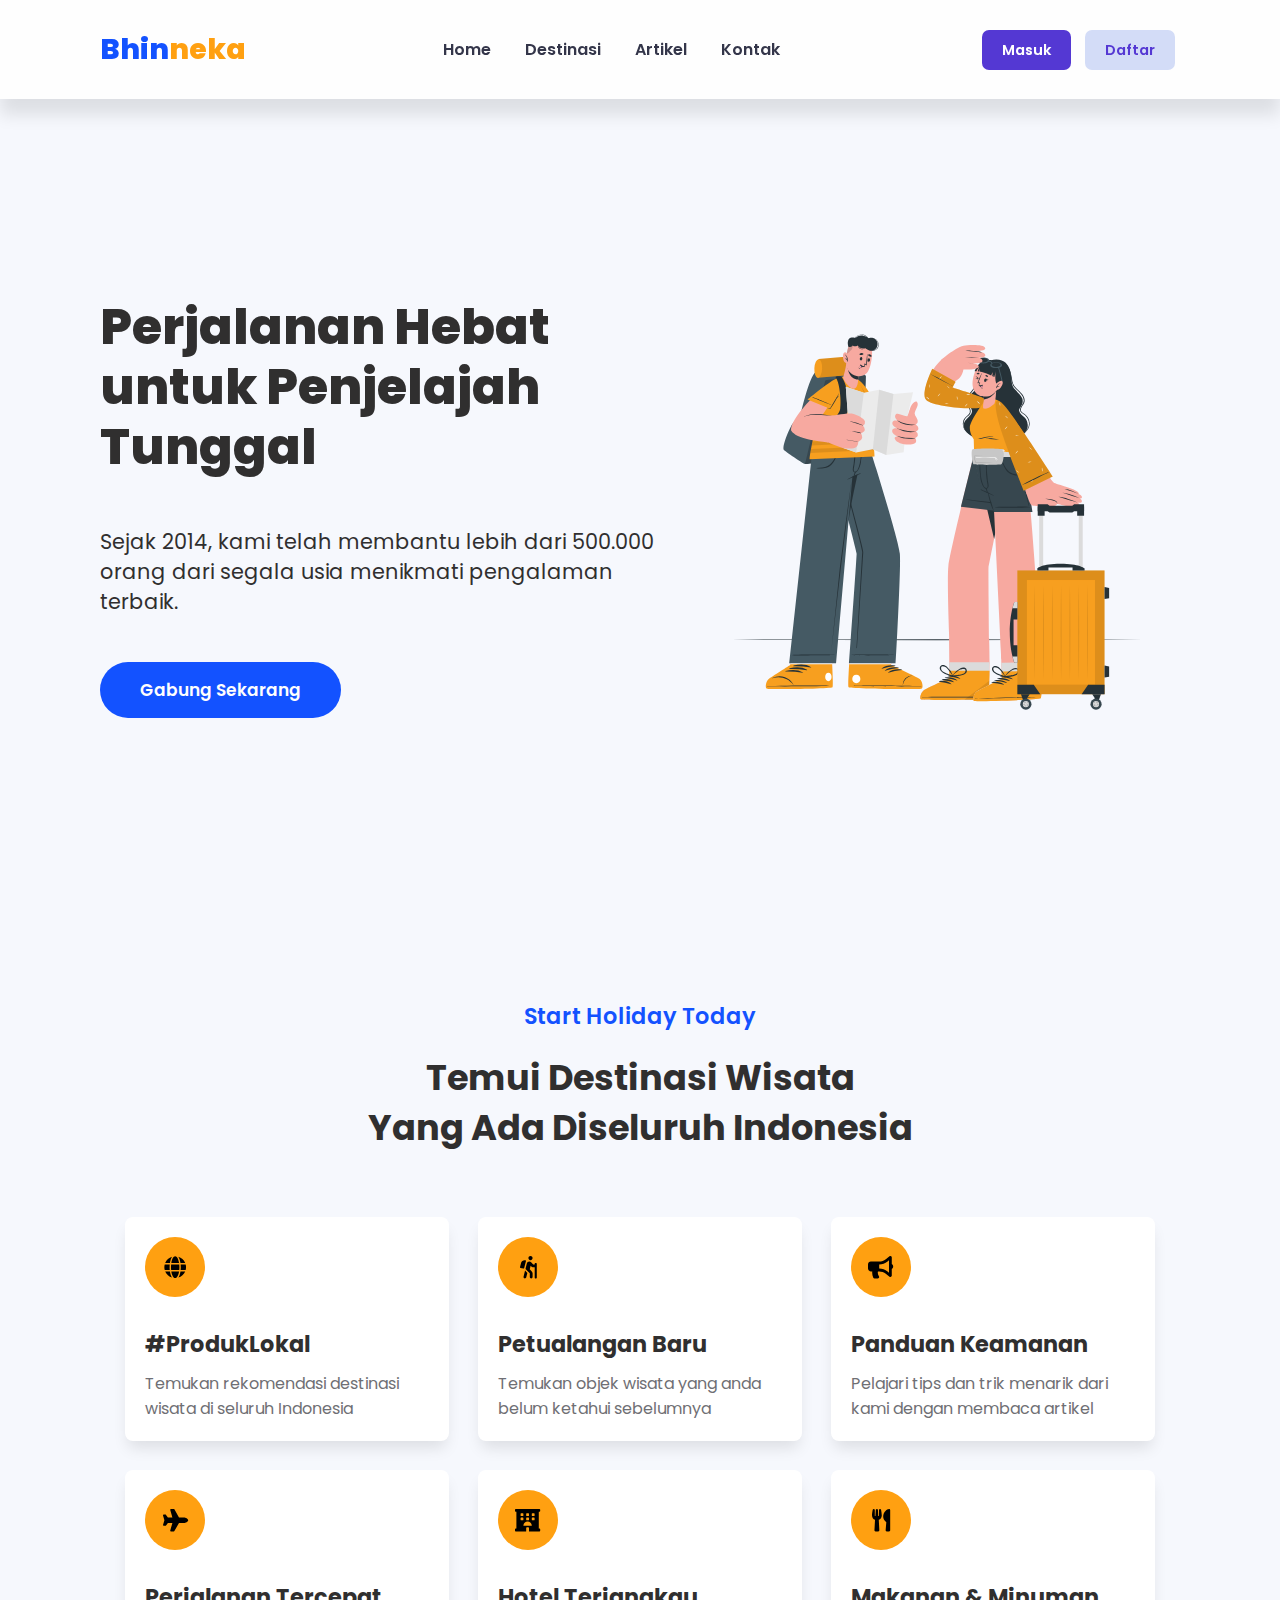
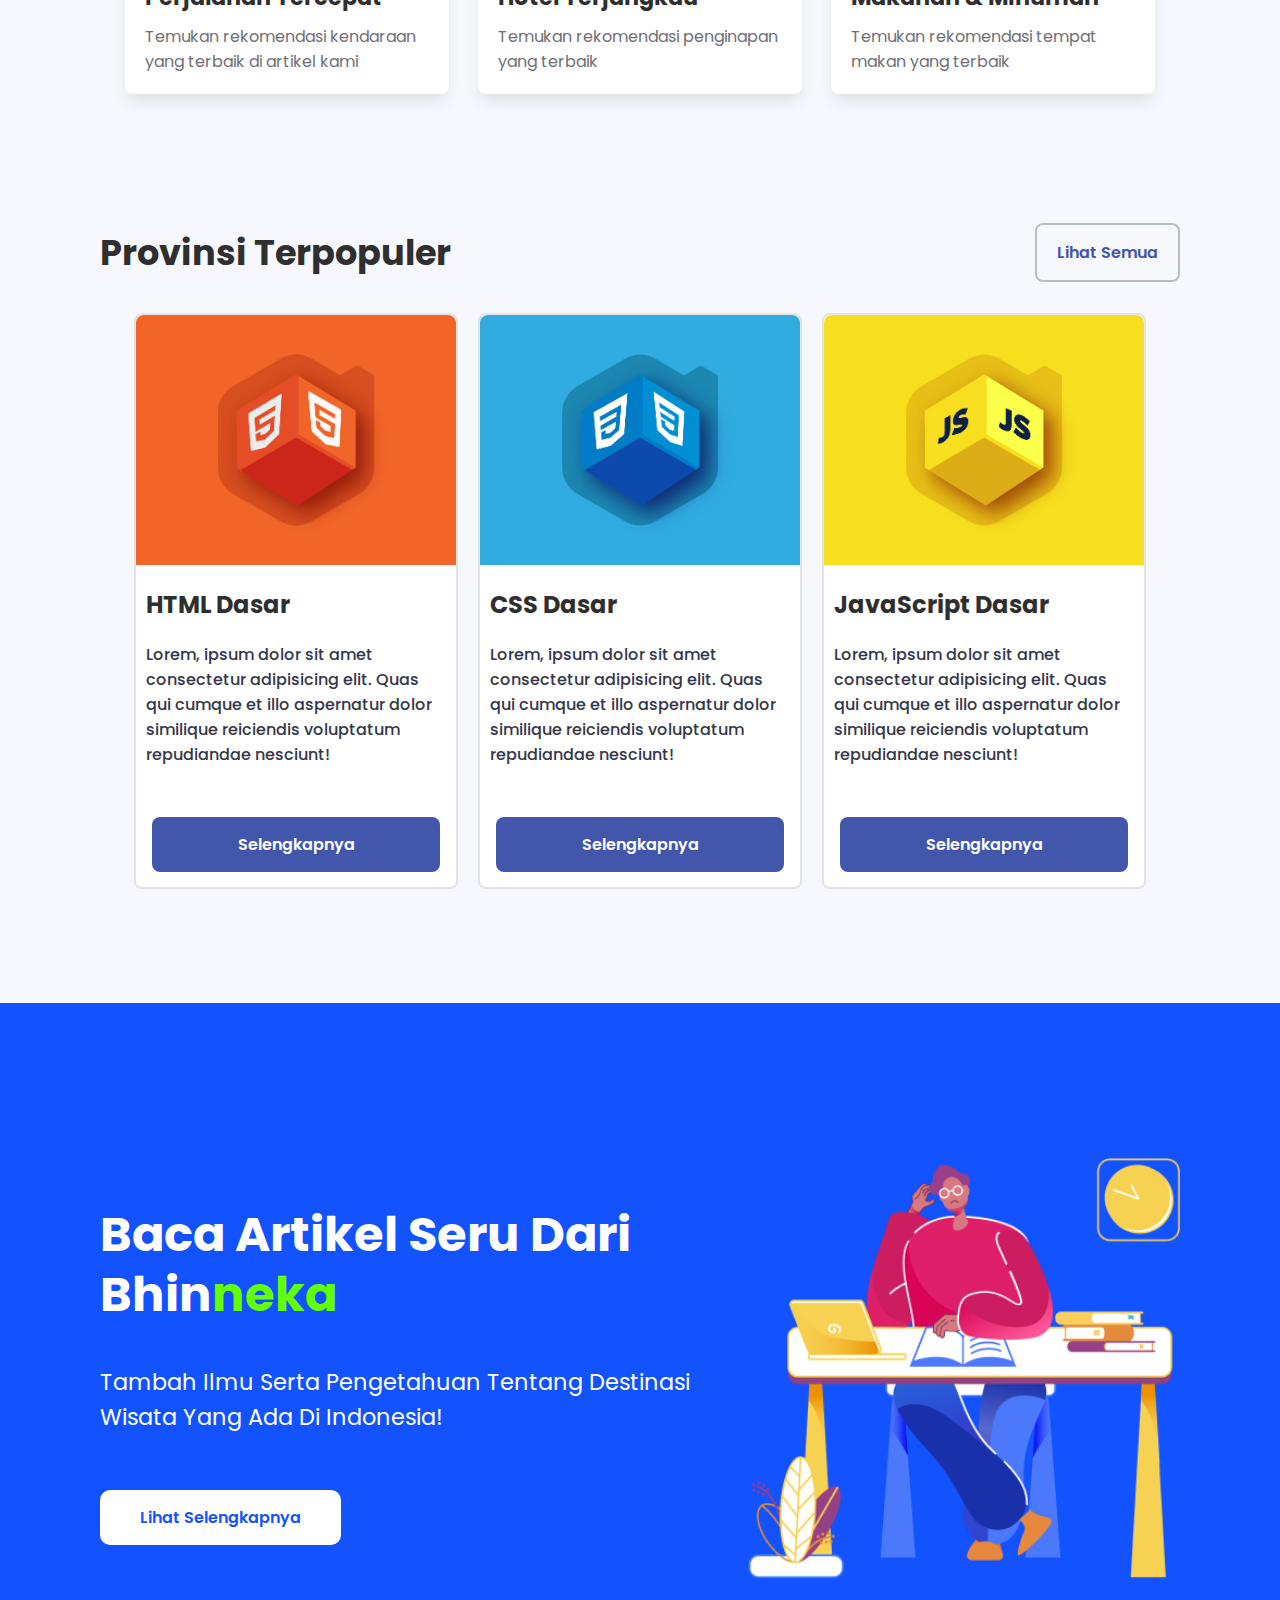
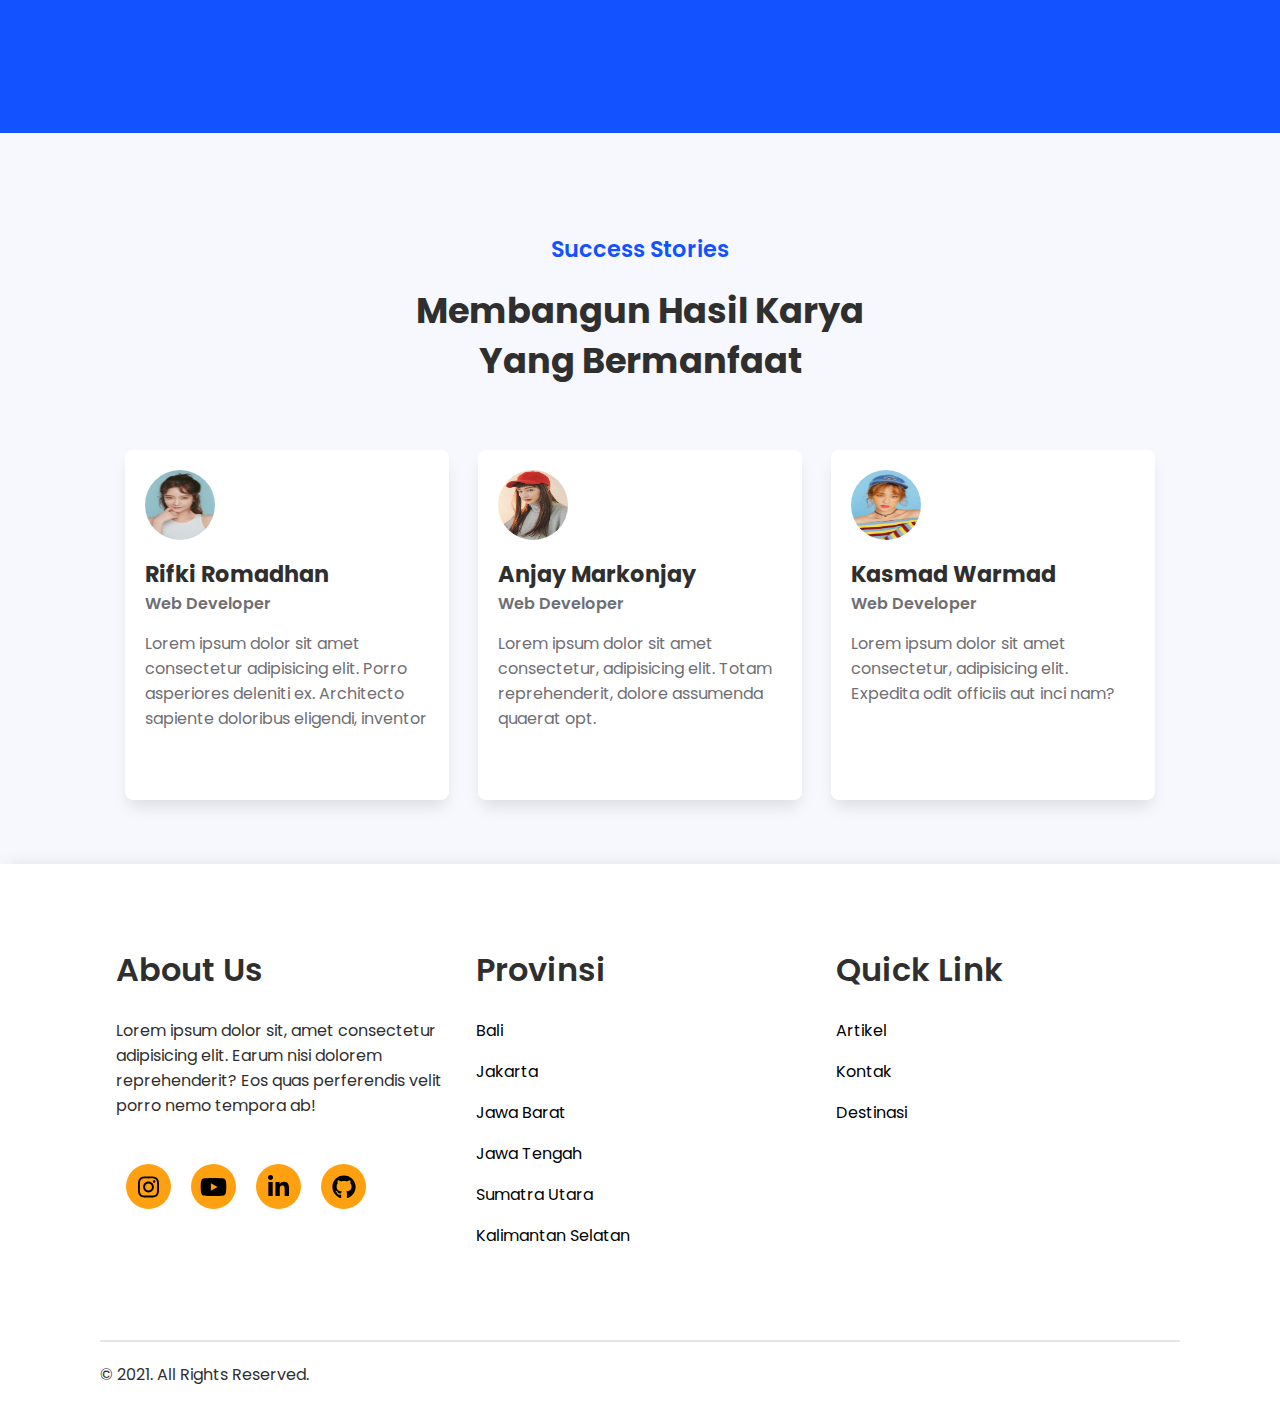
==== commit 968c8e64: "update pokoke" ====
--- a/index.html
+++ b/index.html
@@ -10,81 +10,92 @@
     <meta http-equiv="X-UA-Compatible" content="ie=edge">
     <meta name="keywords" content="">
     <meta name="description" content="anjay">
-    <title>CodePee</title>
+    <title>Bhinneka | Website Pariwisata Indonesia</title>
     <link rel="stylesheet" href="css/style.css">
     <link rel="stylesheet" href="fontawesome/css/all.min.css">
     <script src="fontawesome/js/all.min.js"></script>
+    <link rel="shortcut icon" href="img/favicon.png" type="image/x-icon">
+    <link rel="apple-touch-icon" href="img/favicon.png">
 </head>
 
 <body>
 
-    <header>
-        <div class="container">
-
-            <a href="index.html" class="logo">
-                <h1>Code<span>Pee</span></h1>
-            </a>
-
-            <nav>
-                <ul>
-                    <li><a href="index.html">Home</a></li>
-                    <li><a href="kelas.html">Kelas</a></li>
-                    <li><a href="tentangKami.html">Tentang Kami</a></li>
-                    <li><a href="kontak.html">Kontak</a></li>
-                </ul>
-            </nav>
-
-
-            <div class="auth">
-                <a href="masuk.html" class="masuk">Masuk</a>
-                <a href="daftar.html" class="daftar">Daftar</a>
-            </div>
-
+    <header class="bg-white">
+        <div class="container">
 
             <div class="menu">
                 <span></span>
                 <span></span>
                 <span></span>
             </div>
+
+            <a href="index.html" class="logo">
+                <h1>Bhin<span>neka</span></h1>
+            </a>
+
+            <nav>
+                <ul>
+                    <li><a href="index.html">Home</a></li>
+                    <li><a href="destinasi.html">Destinasi</a></li>
+                    <li><a href="artikel.html">Artikel</a></li>
+                    <li><a href="kontak.html">Kontak</a></li>
+                </ul>
+            </nav>
+
+
+            <div class="auth">
+                <a href="masuk.html">Masuk</a>
+                <a href="daftar.html">Daftar</a>
+            </div>
+
         </div>
     </header>
 
-    <!-- 
-    <ul class="navMobile">
-        <a href="">
-            <h1>CodePee</h1>
-        </a>
-
-        <li><a href="">Home</a></li>
-        <li><a href="">Katalog Kelas</a></li>
-        <li><a href="">Learning Path</a></li>
-        <li><a href="">Tentang Kami</a></li>
-        <li><a href="">Kontak</a></li>
-
-        <div class="auth">
-            <a href="">Masuk</a>
-            <a href="">Daftar</a>
-        </div>
-    </ul> -->
-
-
-    <section class="heroHome" style="padding-top: 100px;">
+
+
+
+    <nav class="navMobile">
+        <ul>
+            <div class="control">
+
+                <div class="menu">
+                    <span></span>
+                    <span></span>
+                    <span></span>
+                </div>
+
+                <h1>Code<span>Pee</span></h1>
+            </div>
+
+            <li><a href="index.html">Home</a></li>
+            <li><a href="destinasi.html">Destinasi</a></li>
+            <li><a href="artikel.html">Artikel</a></li>
+            <li><a href="kontak.html">Kontak</a></li>
+
+            <div class="auth">
+                <a href="">Masuk</a>
+                <a href="">Daftar</a>
+            </div>
+        </ul>
+    </nav>
+
+
+    <section class="heroHome pt-100">
         <div class="container">
 
             <div class="caption">
-                <h1>Design & Code Your Future Career</h1>
-                <!-- <h1>Learn code at <br> <span>CodePee</span></h1> -->
+                <h1>Perjalanan Hebat untuk Penjelajah Tunggal</h1>
 
                 <p>
-                    Belajar dari mentor yang berpengalaman di bidangnya dan mendapatkan sertifikat resmi untuk membangun
-                    karir masa depan
+                    Sejak 2014, kami telah membantu lebih dari 500.000 orang dari segala usia menikmati pengalaman
+                    terbaik.
                 </p>
 
-                <a href="login.html">Belajar Sekarang</a>
+                <a href="login.html">Gabung Sekarang</a>
             </div>
 
             <div class="hero-img">
-                <img src="img/ill.svg" alt="Home Banner" class="thumbnail">
+                <img src="img/home-img.svg" alt="Home Banner" class="thumbnail">
             </div>
 
         </div>
@@ -97,137 +108,92 @@
     <section class="penjelasan pt-100">
         <div class="container">
             <div class="title">
-                <p>Start Learning Today</p>
-                <h2>Temui Kelas Berdasarkan<br>Kategori Yang Kami Sediakan</h2>
-            </div>
-        </div>
-    </section>
-    <section class="penjelasan">
-        <div class="container">
-            <div class="fitur">
-                <div class="perFitur">
-                    <img src="img/build with angga/ic_flag.svg" alt="imgFitur">
-                    <h3>Pilih Roadmap</h3>
-                    <p>Alur belajar terbaik</p>
-                </div>
-
-                <div class="perFitur">
-                    <img src="img/build with angga/ic_project.svg" alt="imgFitur">
-                    <h3>Kelas Design</h3>
-                    <p>UI/UX & Graphic Design</p>
-                </div>
-
-                <div class="perFitur">
-                    <img src="img/build with angga/ic_appcode.svg" alt="imgFitur">
-                    <h3>Kelas Koding</h3>
-                    <p>Bikin Website & Aplikasi</p>
-                </div>
-
-                <div class="perFitur">
-                    <img src="img/build with angga/ic_softskills.svg" alt="imgFitur">
-                    <h3>Soft Skills</h3>
-                    <p>Improve your business</p>
-                </div>
-
-
-            </div>
-
-
-        </div>
-
-    </section>
-
-
-    <section class="penjelasan pt-100">
+                <p>Start Holiday Today</p>
+                <h2>Temui Destinasi Wisata<br>Yang Ada Diseluruh Indonesia</h2>
+            </div>
+        </div>
+    </section>
+
+    <section class="penjelasan pb-100">
+        <div class="container">
+
+            <div class="fitur flex-wrap ">
+                <div class="perFitur">
+                    <div class="icon">
+                        <i class="fas fa-globe"></i>
+                    </div>
+                    <h3>#ProdukLokal</h3>
+                    <p>Temukan rekomendasi destinasi wisata di seluruh Indonesia</p>
+                </div>
+
+                <div class="perFitur">
+                    <div class="icon">
+                        <i class="fas fa-hiking"></i>
+                    </div>
+                    <h3>Petualangan Baru</h3>
+                    <p>Temukan objek wisata yang anda belum ketahui sebelumnya</p>
+                </div>
+
+                <div class="perFitur">
+                    <div class="icon">
+                        <i class="fas fa-bullhorn"></i>
+                    </div>
+                    <h3>Panduan Keamanan</h3>
+                    <p>Pelajari tips dan trik menarik dari kami dengan membaca artikel</p>
+                </div>
+
+                <div class="perFitur">
+                    <div class="icon">
+                        <i class="fas fa-plane"></i>
+                    </div>
+                    <h3>Perjalanan Tercepat</h3>
+                    <p>Temukan rekomendasi kendaraan yang terbaik di artikel kami</p>
+                </div>
+
+                <div class="perFitur">
+                    <div class="icon">
+                        <i class="fas fa-hotel"></i>
+                    </div>
+                    <h3>Hotel Terjangkau</h3>
+                    <p>Temukan rekomendasi penginapan yang terbaik</p>
+                </div>
+
+                <div class="perFitur">
+                    <div class="icon">
+                        <i class="fas fa-utensils"></i>
+                    </div>
+                    <h3>Makanan & Minuman</h3>
+                    <p>Temukan rekomendasi tempat makan yang terbaik</p>
+                </div>
+
+
+            </div>
+        </div>
+
+    </section>
+
+
+
+
+    <section class="kelasHome">
         <div class="container">
             <div class="title">
-                <p class>Why Choose Us</p>
-                <h2>Platform Belajar Online<br>Berkurikulum Internasional</h2>
-            </div>
-        </div>
-
-    </section>
-
-    <section class="penjelasan pb-100">
-        <div class="container">
-
-            <div class="fitur flex-wrap ">
-                <div class="perFitur">
-                    <img src="img/build with angga/ic_studikasus.svg" alt="imgFitur">
-                    <h3>Studi Kasus</h3>
-                    <p>Kita akan belajar membangun sebuah real-world project di bidang IT</p>
-                </div>
-
-                <div class="perFitur">
-                    <img src="img/build with angga/ic_access.svg" alt="imgFitur">
-                    <h3>Lifetime Access</h3>
-                    <p>Mempelajari dan memahami materi kelas lebih santai tanpa batasan waktu</p>
-                </div>
-
-                <div class="perFitur">
-                    <img src="img/build with angga/ic_project.svg" alt="imgFitur">
-                    <h3>Portfolio</h3>
-                    <p>Pelajari dan miliki hasil karya untuk membangun karir masa depan</p>
-                </div>
-
-                <div class="perFitur">
-                    <img src="img/build with angga/ic_design.svg" alt="imgFitur">
-                    <h3>Pixel Matters</h3>
-                    <p>Projek kelas yang kita bangun memiliki konsep design yang baik</p>
-                </div>
-
-                <div class="perFitur">
-                    <img src="img/build with angga/ic_bahasa.svg" alt="imgFitur">
-                    <h3>#ProdukLokal</h3>
-                    <p>Materi dibuat langsung oleh para kreator di negara Indonesia</p>
-                </div>
-
-                <div class="perFitur">
-                    <img src="img/build with angga/ic_sertifikat.svg" alt="imgFitur">
-                    <h3>Bersertifikat Resmi</h3>
-                    <p>Selesaikan kelas dan projek dan dapatkan sertifikat dari kami</p>
-                </div>
-
-
-            </div>
-        </div>
-
-    </section>
-
-
-
-
-    <section class="kelasHome">
-        <div class="container">
-            <div class="title">
-                <h2>Kelas CodePee Berbasis Industri</h2>
-                <a href="kelas.html">Lihat Semua</a>
+                <h2>Provinsi terpopuler</h2>
+                <a href="destinasi.html">Lihat Semua</a>
             </div>
         </div>
     </section>
 
     <section class="kelasHome pb-100">
         <div class="container">
-
 
             <div class="kelas">
                 <div class="perKelas">
                     <img src="img/kelas/Skilvul asset volume 2-03.jpg" alt="html">
                     <h3>HTML Dasar</h3>
-
-                    <div class="info">
-
-                        <p class="harga">GRATIS</p>
-
-                        <div class="perInfo">
-                            <div class="icon">
-                                <i class="fas fa-book"></i>
-                            </div>
-                            <p>7 Pelajaran</p>
-                        </div>
-
-                    </div>
-
+                    <p class="deskripsiSingkat">Lorem, ipsum dolor sit amet consectetur adipisicing elit. Quas qui
+                        cumque et illo aspernatur
+                        dolor similique reiciendis voluptatum repudiandae nesciunt!</p>
 
                     <div class="btn">
                         <a href="detailKelas.html" class="selengkapnya">Selengkapnya</a>
@@ -237,20 +203,9 @@
                 <div class="perKelas">
                     <img src="img/kelas/Skilvul asset volume 2-04.jpg" alt="css">
                     <h3>CSS Dasar</h3>
-
-                    <div class="info">
-
-                        <p class="harga">GRATIS</p>
-
-                        <div class="perInfo">
-                            <div class="icon">
-                                <i class="fas fa-book"></i>
-                            </div>
-                            <p>11 Pelajaran</p>
-                        </div>
-
-                    </div>
-
+                    <p class="deskripsiSingkat">Lorem, ipsum dolor sit amet consectetur adipisicing elit. Quas qui
+                        cumque et illo aspernatur
+                        dolor similique reiciendis voluptatum repudiandae nesciunt!</p>
 
                     <div class="btn">
                         <a href="detailKelas.html" class="selengkapnya">Selengkapnya</a>
@@ -260,20 +215,9 @@
                 <div class="perKelas">
                     <img src="img/kelas/Skilvul asset volume 2-02.jpg" alt="js">
                     <h3>JavaScript Dasar</h3>
-
-                    <div class="info">
-
-                        <p class="harga">GRATIS</p>
-
-                        <div class="perInfo">
-                            <div class="icon">
-                                <i class="fas fa-book"></i>
-                            </div>
-                            <p>14 Pelajaran</p>
-                        </div>
-
-                    </div>
-
+                    <p class="deskripsiSingkat">Lorem, ipsum dolor sit amet consectetur adipisicing elit. Quas qui
+                        cumque et illo aspernatur
+                        dolor similique reiciendis voluptatum repudiandae nesciunt!</p>
 
                     <div class="btn">
                         <a href="detailKelas.html" class="selengkapnya">Selengkapnya</a>
@@ -285,6 +229,31 @@
         </div>
     </section>
 
+    <!-- <section class="provinsi pt-50 pb-100">
+        <div class="container">
+
+            <a href="detailProvinsi.html" class="perProvinsi">
+                <img src="img/provinsi/provinsi.jpg" alt="provinsi">
+                <h3>Bali</h3>
+            </a>
+
+            <a href="detailProvinsi.html" class="perProvinsi">
+                <img src="img/provinsi/provinsi.jpg" alt="provinsi">
+                <h3>kalimantan selatan</h3>
+            </a>
+
+            <a href="detailProvinsi.html" class="perProvinsi">
+                <img src="img/provinsi/provinsi.jpg" alt="provinsi">
+                <h3>Bali</h3>
+            </a>
+
+            <a href="detailProvinsi.html" class="perProvinsi">
+                <img src="img/provinsi/provinsi.jpg" alt="provinsi">
+                <h3>Bali</h3>
+            </a>
+        </div>
+    </section> -->
+
 
 
 
@@ -292,8 +261,8 @@
     <section class="webinar" id="webinar">
         <div class="container">
             <div class="caption">
-                <h2>Ikuti webinar seru dari Code<span>Pee</span></h2>
-                <p>Tambah ilmu serta pengetahuan tentang programming, ada sertifikatnya juga, lho!</p>
+                <h2>baca artikel seru dari Bhin<span>neka</span></h2>
+                <p>Tambah ilmu serta pengetahuan tentang destinasi wisata yang ada di Indonesia!</p>
                 <a href="webinar.html">Lihat Selengkapnya</a>
             </div>
             <img src="img/FAQ2.webp" alt="Upload Event Img">
@@ -304,112 +273,46 @@
 
 
 
-
-    <!-- <section class="pt-50 text-align-center">
-        <div class="container">
-            <div class="title">
-                <h2>Kata Mereka Tentang CodePee</h2>
-            </div>
-        </div>
-    </section> -->
-
-    <section class="penjelasan pt-100">
+    <section class="penjelasan pt-100 ">
         <div class="container">
             <div class="title">
                 <p class>Success Stories</p>
                 <h2>Membangun Hasil Karya<br>Yang Bermanfaat</h2>
             </div>
         </div>
-
-    </section>
-
-
-    <section class="testimoni text-align-center pt-50">
-        <div class="container">
-            <div class="caption pb-50">
-                <img src="img/people/img1.jpg" alt="img orang">
-                <h2>Rifki Romadhan</h2>
-                <h3>Web Developer</h3>
-                <p>
-                    "Lorem ipsum dolor sit amet consectetur adipisicing elit. Ipsam minima accusantium vitae cupiditate
-                    aut molestias nesciunt commodi asperiores sapiente, dicta veniam, ad minus. Non assumenda rerum
-                    reiciendis sequi quo! Minima et nobis assumenda reiciendis laborum, mollitia earum aspernatur
-                    accusantium consequatur necessitatibus saepe ad eum excepturi quisquam pariatur quo! Quas, nam
-                    laudantium saepe ut harum deserunt dignissimos odit placeat magnam reiciendis!"
-                </p>
-            </div>
-
-            <div class="img">
-                <img src="img/people/img1.jpg" alt="img orang" class="active">
-                <img src="img/people/img2.jpg" alt="img orang">
-                <img src="img/people/img3.jpg" alt="img orang">
-                <img src="img/people/orang1.svg" alt="img orang">
-                <img src="img/people/orang2.svg" alt="img orang">
-            </div>
-        </div>
-    </section>
-
-    <!-- 
-    <section class="testimoni" id="testimoni">
-
-        <div class="container">
-
-            <div class="perTestimoni">
-                <img src="img/people/img1.jpg" alt="Orang">
-                <h2>Feillany Maemu Rizki</h2>
-                <span>Pemenang Olimpiade Matematika 2021 Gen. 1</span>
-                <span>SMKN 2 Purbalingga</span>
-                <p>
-                    “Mengikuti Olimpiade Matematika 2021 dari TasBee sangat
-                    kompetitif karena kita bersaing dengan banyak orang di
-                    Indonesia. Tetapi, itu semua dapat dijadikan motivasi untuk
-                    lebih semangat lagi dan lebih memperluas wawasan kita.
-                    Sukses selalu untuk TasBee dan semoga kedepannya semakin
-                    banyak diadakan event - event yang lebih menarik dan
-                    bermanfaat.”
-                </p>
-            </div>
-
-
-            <div class="perTestimoni">
-                <img src="img/people/img1.jpg" alt="Orang">
-                <h2>Feillany Maemu Rizki</h2>
-                <span>Peserta Pertukaran Pelajar Ke Turki</span>
-                <span>Institut Teknologi Bandung</span>
-                <p>
-                    Pertukaran Pelajar Ke Turki adalah program yang luar biasa. Saya dapat belajar langsung dari
-                    mentor
-                    yang sangat hebat. Lebih dari itu, saya juga berkesempatan untuk bekerja bersama mentor di
-                    start-up
-                    nya! Semoga program ini bisa diteruskan agar orang lain dapat merasakan impactnya”
-                </p>
-            </div>
-
-
-            <div class="perTestimoni">
-                <img src="img/people/img1.jpg" alt="Orang">
-                <h2>Feillany Maemu Rizki</h2>
-                <span>Pemenang Olimpiade Matematika 2021 Gen. 1</span>
-                <span>Universitas Jendral Soedirman</span>
-                <p>
-                    “Lombanya seru banget jadi makin buka wawasanku tentang
-                    banyak hal yang ada di Indonesia. Harapannya, TasBee
-                    harus sering-sering adain lomba seperti ini lagi dan mungkin
-                    nanti lombanya bisa berjenjang sesuai tingkat pendidikan
-                    biar lebih seru hehe.”
-                </p>
-            </div>
-
-        </div>
-    </section> -->
-
-
-
-    <section class="join" id="join">
-        <div class="container">
-            <img src="img/Join.webp" alt="join img">
-            <h1>Gabung bersama 700.000 Pejuang lainnya dan gapai impianmu!</h1>
-        </div>
+    </section>
+
+    <section class="penjelasan pb-50">
+        <div class="container">
+
+            <div class="fitur flex-wrap testimoni">
+                <div class="perFitur">
+                    <img src="img/people/img1.jpg" alt="imgFitur">
+                    <h3>Rifki Romadhan</h3>
+                    <h4>Web Developer</h4>
+                    <p>Lorem ipsum dolor sit amet consectetur adipisicing elit. Porro asperiores deleniti ex. Architecto
+                        sapiente doloribus eligendi, inventor</p>
+                </div>
+
+                <div class="perFitur">
+                    <img src="img/people/img2.jpg" alt="imgFitur">
+                    <h3>Anjay Markonjay</h3>
+                    <h4>Web Developer</h4>
+                    <p>Lorem ipsum dolor sit amet consectetur, adipisicing elit. Totam reprehenderit, dolore assumenda
+                        quaerat opt.</p>
+                </div>
+
+                <div class="perFitur">
+                    <img src="img/people/img3.jpg" alt="imgFitur">
+                    <h3>Kasmad Warmad</h3>
+                    <h4>Web Developer</h4>
+                    <p>Lorem ipsum dolor sit amet consectetur, adipisicing elit. Expedita odit officiis aut inci nam?
+                    </p>
+                </div>
+
+            </div>
+        </div>
+
     </section>
 
 
@@ -425,6 +328,7 @@
                     quas
                     perferendis velit porro nemo tempora ab!
                 </p>
+
                 <div class="sosmed">
                     <a href="instagram.com/george_ikki">
                         <div class="perSosmed">
@@ -452,26 +356,26 @@
                     </a>
 
                 </div>
+
+
             </div>
 
             <div class="box">
-                <h2>Product</h2>
-                <a href="index.html">Lomba</a>
-                <a href="index.html">Webinar</a>
-                <a href="index.html">Beasiswa</a>
-                <a href="index.html">Volunteer</a>
-                <a href="index.html">Exchange</a>
-                <a href="index.html">Conference</a>
+                <h2>Provinsi</h2>
+                <a href="index.html">Bali</a>
+                <a href="index.html">Jakarta</a>
+                <a href="index.html">Jawa Barat</a>
+                <a href="index.html">Jawa Tengah</a>
+                <a href="index.html">Sumatra Utara</a>
+                <a href="index.html">Kalimantan Selatan</a>
             </div>
 
 
             <div class="box">
                 <h2>Quick Link</h2>
-                <a href="index.html">Home</a>
-                <a href="login.html">Login</a>
-                <a href="event.html">Event</a>
                 <a href="artikel.html">Artikel</a>
-                <a href="mediaPartner.html">Media Partner</a>
+                <a href="kontak.html">Kontak</a>
+                <a href="destinasi.html">Destinasi</a>
             </div>
 
         </div>
@@ -488,36 +392,7 @@
     <!-- footer end -->
 
 
-
-
-    <script type="text/javascript">
-        let navbar = document.querySelector("header")
-
-        window.addEventListener("scroll", () => {
-            let navbarPos = window.scrollY > 100
-            navbar.classList.toggle('bg-white', navbarPos)
-        })
-
-        let captionImg = document.querySelector(".testimoni .container .caption img")
-        let imgTestimoni = document.querySelectorAll(".testimoni .container .img img")
-
-        imgTestimoni.forEach(img => {
-
-            img.addEventListener("click", e => {
-
-                imgTestimoni.forEach(imgNow => {
-                    imgNow.className = "a"
-                })
-
-                e.target.classList.add('active')
-                captionImg.src = e.target.src
-                captionImg.parentElement.classList.toggle("active")
-            })
-
-        })
-
-        console.log(captionImg.parentElement)
-    </script>
+    <script src="js/script.js"></script>
 
 </body>
 
--- a/css/style.css
+++ b/css/style.css
@@ -46,6 +46,7 @@
 }
 
 body {
+  overflow-x: hidden;
   background-color: #F6F8FD;
 }
 
@@ -54,7 +55,10 @@
 h3,
 h4,
 h5,
-h6 p,
+h6,
+a,
+p,
+span,
 label {
   color: #302f2f;
 }
@@ -64,11 +68,11 @@
 }
 
 .pt-100 {
-  padding-top: 100px;
+  padding-top: 11vh;
 }
 
 .pb-100 {
-  padding-bottom: 100px;
+  padding-bottom: 11vh;
 }
 
 .pt-50 {
@@ -89,8 +93,8 @@
 }
 
 .flex-wrap {
-  -ms-flex-wrap: wrap;
-      flex-wrap: wrap;
+  -ms-flex-wrap: wrap !important;
+      flex-wrap: wrap !important;
 }
 
 .justify-content {
@@ -101,6 +105,7 @@
 
 button {
   border: none;
+  cursor: pointer;
 }
 
 section {
@@ -115,16 +120,20 @@
   background: #fefefe;
 }
 
-header.bg-white .logo h1 {
+header.bg-white .container .logo h1 {
   color: #1352FF;
 }
 
-header.bg-white .logo h1 span {
+header.bg-white .container .logo h1 span {
   color: #ffa011;
 }
 
-header.bg-white nav ul li a {
+header.bg-white .container nav ul li a {
   color: #34364A;
+}
+
+header.bg-white .container .menu span {
+  background-color: #302f2f;
 }
 
 header {
@@ -136,7 +145,7 @@
 
 header .container {
   max-height: 100%;
-  min-height: 11vh;
+  height: 11vh;
   display: -webkit-box;
   display: -ms-flexbox;
   display: flex;
@@ -151,36 +160,36 @@
   transition: .3s;
 }
 
-header .logo {
+header .container .logo {
   font-size: .9rem;
 }
 
-header .logo h1 {
+header .container .logo h1 {
   color: #fefefe;
   font-weight: 800;
 }
 
-header .logo h1 span {
+header .container .logo h1 span {
   color: #62ff07;
 }
 
-header nav ul li {
+header .container nav ul li {
   position: relative;
   display: inline-block;
   margin: 0 15px;
 }
 
-header nav ul li a {
+header .container nav ul li a {
   color: #fefefe;
   font-size: 1rem;
   font-weight: 550;
 }
 
-header nav ul li a:hover {
+header .container nav ul li a:hover {
   opacity: .85;
 }
 
-header .auth a {
+.auth a {
   color: #fefefe;
   margin: 0 5px;
   font-size: .9rem;
@@ -189,28 +198,91 @@
   padding: 10px 20px;
 }
 
-header .auth .masuk {
+.auth a:first-child {
   background-color: #5438d3;
 }
 
-header .auth .daftar {
+.auth a:last-child {
   color: #5438d3;
   background-color: #d3dcf7;
 }
 
-header .menu {
+.auth a:hover {
+  opacity: .9;
+}
+
+.menu {
+  width: 40px;
+  height: 22px;
+  max-height: 100%;
+  position: fixed;
   display: none;
-}
-
-.heroHome {
+  left: 50px;
+  cursor: pointer;
+  -webkit-box-align: start;
+      -ms-flex-align: start;
+          align-items: flex-start;
+  -webkit-box-pack: justify;
+      -ms-flex-pack: justify;
+          justify-content: space-between;
+  -webkit-box-orient: vertical;
+  -webkit-box-direction: normal;
+      -ms-flex-direction: column;
+          flex-direction: column;
+  z-index: 99999999999999999999999999999;
+}
+
+.menu:hover span {
+  opacity: .9;
+}
+
+.menu span {
+  width: 100%;
+  height: 4px;
+  background-color: #fff;
+  border-radius: 20px;
+}
+
+.menu span:nth-child(2) {
+  width: 80%;
+}
+
+.menu span:last-child {
+  width: 50%;
+}
+
+.navMobile.show {
+  -webkit-transform: translateX(0);
+          transform: translateX(0);
+  -webkit-transition: .5s;
+  transition: .5s;
+}
+
+.navMobile {
   width: 100%;
   height: 100vh;
-  background-color: #1352FF;
-}
-
-.heroHome .container {
-  width: 100%;
+  position: fixed;
+  left: 0;
+  background-color: rgba(22, 22, 22, 0.445);
+  z-index: 9999999999;
+  -webkit-transform: translateX(-150%);
+          transform: translateX(-150%);
+  display: none;
+  -webkit-transition: .5s;
+  transition: .5s;
+}
+
+.navMobile ul {
+  width: 60%;
+  min-height: 100vh;
   height: 100%;
+  overflow: auto;
+  padding: 20px;
+  position: relative;
+  background-color: #fff;
+}
+
+.navMobile ul .control {
   display: -webkit-box;
   display: -ms-flexbox;
   display: flex;
@@ -220,19 +292,84 @@
   -webkit-box-pack: justify;
       -ms-flex-pack: justify;
           justify-content: space-between;
-}
-
-.heroHome .container .thumbnail {
-  -webkit-box-flex: 1;
-      -ms-flex: 1;
-          flex: 1;
+  margin-bottom: 20px;
+}
+
+.navMobile ul .control .menu {
+  position: relative;
+  left: 0;
+}
+
+.navMobile ul .control .menu span {
+  background-color: #302f2f;
+}
+
+.navMobile ul .control h1 {
+  color: #1352FF;
+  font-weight: 800;
+}
+
+.navMobile ul .control h1 span {
+  color: #ffa011;
+}
+
+.navMobile ul .auth {
+  width: 100%;
+  display: -webkit-box;
+  display: -ms-flexbox;
+  display: flex;
+  text-align: center;
+  margin-top: 20px;
+}
+
+.navMobile ul .auth a {
+  width: 50%;
+}
+
+.navMobile ul li {
+  padding: 10px 0;
+}
+
+.navMobile ul li a {
+  font-size: 1.1rem;
+  font-weight: 550;
+}
+
+.navMobile ul li a:hover {
+  opacity: .9;
+}
+
+.heroHome {
+  width: 100%;
+  height: 100vh;
+}
+
+.heroHome .container {
+  width: 100%;
   height: 100%;
+  display: -webkit-box;
+  display: -ms-flexbox;
+  display: flex;
+  -webkit-box-align: center;
+      -ms-flex-align: center;
+          align-items: center;
+  -webkit-box-pack: justify;
+      -ms-flex-pack: justify;
+          justify-content: space-between;
+}
+
+.heroHome .container .hero-img {
+  width: 45%;
+  height: 100%;
+}
+
+.heroHome .container .hero-img .thumbnail {
+  width: 100%;
+  height: 100%;
 }
 
 .heroHome .container .caption {
-  -webkit-box-flex: .9;
-      -ms-flex: .9;
-          flex: .9;
+  width: 55%;
 }
 
 .heroHome .container .caption h1 {
@@ -240,30 +377,26 @@
   font-weight: 800;
   margin-bottom: 50px;
   line-height: 60px;
-  color: #fefefe;
-}
-
-.heroHome .container .caption h1 span {
-  color: #ffa011;
+  color: #302f2f;
 }
 
 .heroHome .container .caption p {
   font-size: 1.3rem;
   line-height: 30px;
   margin-bottom: 60px;
-  color: #fefefe;
+  color: #302f2f;
 }
 
 .heroHome .container .caption a {
   border-radius: 55px;
-  background-color: #fff;
+  background-color: #1352FF;
   padding: 1rem 2.5rem;
   font-weight: 600;
   font-size: 17px;
   cursor: pointer;
   -webkit-transition: all 200ms;
   transition: all 200ms;
-  color: #1352FF;
+  color: #fefefe;
 }
 
 .title p {
@@ -300,7 +433,7 @@
 }
 
 .penjelasan .fitur .perFitur {
-  width: 25%;
+  width: calc(90%/3);
   margin: .9rem;
   padding: 20px;
   background-color: #fff;
@@ -309,12 +442,25 @@
           box-shadow: 0 10px 15px -3px rgba(0, 0, 0, 0.1);
 }
 
-.penjelasan .fitur .perFitur img {
-  height: 80px;
+.penjelasan .fitur .perFitur .icon {
+  width: 60px;
+  height: 60px;
+  font-size: 1.4rem;
+  border-radius: 50%;
+  display: -webkit-box;
+  display: -ms-flexbox;
+  display: flex;
+  -webkit-box-align: center;
+      -ms-flex-align: center;
+          align-items: center;
+  -webkit-box-pack: center;
+      -ms-flex-pack: center;
+          justify-content: center;
+  background-color: #ffa011;
 }
 
 .penjelasan .fitur .perFitur h3 {
-  font-weight: 600;
+  font-weight: 650;
   margin: 30px 0 10px 0;
   font-size: 1.4rem;
   color: #302f2f;
@@ -322,6 +468,70 @@
 
 .penjelasan .fitur .perFitur p {
   color: #6f6f74;
+}
+
+.kelas {
+  display: -webkit-box;
+  display: -ms-flexbox;
+  display: flex;
+  -webkit-box-pack: center;
+      -ms-flex-pack: center;
+          justify-content: center;
+}
+
+.kelas .perKelas {
+  width: calc(90%/3);
+  margin: 15px 10px;
+  border-radius: .5rem;
+  background-color: #fff;
+  border: 2px solid #e4e4e7;
+}
+
+.kelas .perKelas .deskripsiSingkat {
+  margin-top: 20px;
+  padding: 0 10px;
+  font-size: 1rem;
+  color: #34364A;
+  font-weight: 500;
+  margin-bottom: 50px;
+}
+
+.kelas .perKelas img {
+  width: 100%;
+  height: 250px;
+  -o-object-fit: cover;
+     object-fit: cover;
+  border-top-left-radius: .5rem;
+  border-top-right-radius: .5rem;
+}
+
+.kelas .perKelas h3 {
+  margin-top: 15px;
+  padding-left: 10px;
+  font-size: 1.5rem;
+  color: #302f2f;
+}
+
+.kelas .perKelas .btn {
+  display: -webkit-box;
+  display: -ms-flexbox;
+  display: flex;
+  -webkit-box-pack: center;
+      -ms-flex-pack: center;
+          justify-content: center;
+  margin: 15px 0;
+}
+
+.kelas .perKelas .btn .selengkapnya {
+  width: 90%;
+  color: #fff;
+  font-size: 1rem;
+  font-weight: 600;
+  text-align: center;
+}
+
+.kelas .perKelas .btn .selengkapnya:hover {
+  background-color: #37488E;
 }
 
 .kelasHome .title {
@@ -334,7 +544,6 @@
   -webkit-box-pack: justify;
       -ms-flex-pack: justify;
           justify-content: space-between;
-  margin-bottom: 30px;
 }
 
 .kelasHome .title a {
@@ -349,102 +558,38 @@
   background-color: #e6e9f5;
 }
 
-.kelas {
-  display: -webkit-box;
-  display: -ms-flexbox;
-  display: flex;
+.provinsi .container {
+  display: -webkit-box;
+  display: -ms-flexbox;
+  display: flex;
+  -webkit-box-align: center;
+      -ms-flex-align: center;
+          align-items: center;
   -webkit-box-pack: center;
       -ms-flex-pack: center;
           justify-content: center;
-}
-
-.kelas .perKelas {
-  width: calc(90%/3);
-  margin: 15px 10px;
-  border-radius: .5rem;
-  background-color: #fff;
-  border: 2px solid #e4e4e7;
-}
-
-.kelas .perKelas img {
-  width: 100%;
-  height: 250px;
-  -o-object-fit: cover;
-     object-fit: cover;
-  border-top-left-radius: .5rem;
-  border-top-right-radius: .5rem;
-}
-
-.kelas .perKelas h3 {
-  margin-top: 15px;
-  padding-left: 10px;
-  font-size: 1.5rem;
-  color: #302f2f;
-}
-
-.kelas .perKelas .info {
-  display: -webkit-box;
-  display: -ms-flexbox;
-  display: flex;
-  padding: 20px;
-  -webkit-box-align: center;
-      -ms-flex-align: center;
-          align-items: center;
-  -webkit-box-pack: justify;
-      -ms-flex-pack: justify;
-          justify-content: space-between;
-  border-bottom: 2px solid #e4e4e7;
-}
-
-.kelas .perKelas .info .perInfo {
-  font-size: .9rem;
-  padding: 10px 20px;
-  color: #5438d3;
-  display: -webkit-box;
-  display: -ms-flexbox;
-  display: flex;
-  -webkit-box-align: center;
-      -ms-flex-align: center;
-          align-items: center;
-  -webkit-box-pack: justify;
-      -ms-flex-pack: justify;
-          justify-content: space-between;
-  background: #e0e4f3;
-  border-radius: .5rem;
-}
-
-.kelas .perKelas .info .perInfo p {
-  font-weight: 500;
-  margin-left: 5px;
-}
-
-.kelas .perKelas .info .harga {
-  font-size: 1.2rem;
-  color: #ce231c;
-  font-weight: 600;
-  letter-spacing: .5px;
-}
-
-.kelas .perKelas .btn {
-  display: -webkit-box;
-  display: -ms-flexbox;
-  display: flex;
-  -webkit-box-pack: center;
-      -ms-flex-pack: center;
-          justify-content: center;
-  margin: 15px 0;
-}
-
-.kelas .perKelas .btn .selengkapnya {
-  width: 90%;
-  color: #fff;
-  font-size: 1rem;
-  font-weight: 600;
   text-align: center;
 }
 
-.kelas .perKelas .btn .selengkapnya:hover {
-  background-color: #37488E;
+.provinsi .container .perProvinsi {
+  height: 400px;
+  width: calc(90%/4);
+  margin: 0 10px;
+}
+
+.provinsi .container .perProvinsi:hover h3 {
+  opacity: .8;
+}
+
+.provinsi .container .perProvinsi img {
+  width: 100%;
+  height: 280px;
+  margin-bottom: 20px;
+  border-radius: 20px;
+}
+
+.provinsi .container .perProvinsi h3 {
+  font-size: 1.4rem;
 }
 
 .selengkapnya {
@@ -522,60 +667,27 @@
 
 /* webinar end */
 /* testimoni start */
-.testimoni {
-  display: -webkit-box;
-  display: -ms-flexbox;
-  display: flex;
-  -webkit-box-align: center;
-      -ms-flex-align: center;
-          align-items: center;
-  -webkit-box-pack: center;
-      -ms-flex-pack: center;
-          justify-content: center;
-}
-
-.testimoni .container .caption.active {
-  -webkit-animation: fadeup .6s ease-in-out forwards;
-          animation: fadeup .6s ease-in-out forwards;
-}
-
-.testimoni .container .caption h2 {
-  font-size: 2rem;
-}
-
-.testimoni .container .caption h3 {
+.penjelasan .testimoni .perFitur {
+  min-height: 350px;
+  max-height: 100%;
+}
+
+.penjelasan .testimoni .perFitur h3 {
+  font-weight: 650;
+  margin-top: 10px;
+  margin-bottom: 0px;
+}
+
+.penjelasan .testimoni .perFitur h4 {
   color: #6f6f74;
-  font-weight: 500;
-  font-size: 1.2rem;
-  margin-bottom: 20px;
-}
-
-.testimoni .container .caption p {
-  font-weight: 400;
-  font-size: 1rem;
-  line-height: 1.8;
-}
-
-.testimoni .container .caption img {
-  width: 150px;
-  height: 150px;
+  font-weight: 550;
+  margin-bottom: 15px;
+}
+
+.penjelasan .testimoni .perFitur img {
+  width: 70px;
+  height: 70px;
   border-radius: 50%;
-}
-
-.testimoni .container .img img {
-  width: 100px;
-  height: 100px;
-  padding: 5px;
-  margin: 0 5px;
-  cursor: pointer;
-  -webkit-transition: .3s;
-  transition: .3s;
-  border-radius: 50%;
-  border: 2px solid #fefefe;
-}
-
-.testimoni .container .img img:hover, .testimoni .container .img img.active {
-  border: 2px solid #555fb9;
 }
 
 /* testimoni end */
@@ -589,7 +701,6 @@
   background-size: cover;
   -o-object-fit: cover;
      object-fit: cover;
-  margin-top: 70px;
 }
 
 .join .container {
@@ -727,12 +838,19 @@
 }
 
 /* footer end */
+.destinasiHero .container .hero-img {
+  height: 100%;
+}
+
+.destinasiHero .container .hero-img .thumbnail {
+  height: 90%;
+}
+
 .heroKelas {
   width: 100%;
-  height: 70vh;
+  height: 100vh;
   overflow: hidden;
   position: relative;
-  background-color: #1352FF;
 }
 
 .heroKelas .container {
@@ -752,7 +870,6 @@
 }
 
 .heroKelas .container .caption h1 {
-  color: #fefefe;
   font-size: 2.5rem;
   font-weight: 700;
   margin-bottom: 40px;
@@ -760,42 +877,33 @@
 }
 
 .heroKelas .container .caption p {
-  color: #fefefe;
   font-size: 1.3rem;
   line-height: 30px;
+  font-weight: 500;
   margin-bottom: 50px;
 }
 
 .heroKelas .container .caption a {
   border-radius: 10px;
-  background-color: #fefefe;
+  background-color: #1352FF;
   padding: .8rem 2rem;
   font-weight: 600;
   font-size: 1rem;
   cursor: pointer;
   -webkit-transition: all 200ms;
   transition: all 200ms;
-  color: #1352FF;
+  color: #fefefe;
 }
 
 .heroKelas .container .img {
   width: 50%;
+  height: 100%;
 }
 
 .heroKelas .container .img .heroImg {
-  -webkit-transform: translateX(150px);
-          transform: translateX(150px);
-  position: relative;
-  width: 75%;
-  height: 100%;
+  width: 100%;
+  height: 90%;
   z-index: 99;
-}
-
-.heroKelas .container .img .bg {
-  width: 80%;
-  position: absolute;
-  bottom: -20px;
-  right: -350px;
 }
 
 .containerFiturKelas {
@@ -860,7 +968,7 @@
 }
 
 .containerFiturKelas .container .fitur .perFitur .img img {
-  width: 100%;
+  width: 80%;
   height: 80%;
 }
 
@@ -884,7 +992,8 @@
 }
 
 .heroDetailKelas {
-  height: 30rem;
+  height: 80vh;
+  max-height: 100%;
   background-color: #E5E5E5;
 }
 
@@ -930,11 +1039,9 @@
   color: #fefefe;
 }
 
-.heroDetailKelas .container .img {
+.heroDetailKelas .container img {
   width: 40%;
-  height: 100%;
-  background-image: url("../img/kelas/Skilvul asset volume 2-03.jpg");
-  background-position: center;
+  height: 300px;
   background-size: cover;
   -o-object-fit: cover;
      object-fit: cover;
@@ -970,10 +1077,15 @@
   background-color: #fff;
 }
 
+.detailKelas .container .tentangKelas .perTentangKelas p {
+  line-height: 30px;
+  font-weight: 450;
+}
+
 .detailKelas .container .tentangKelas .perTentangKelas .materi p {
   padding: 20px;
   margin: 10px 0;
-  font-weight: 500;
+  font-weight: 550;
   border-radius: 10px;
   background-color: #EFF2F6;
 }
@@ -1009,8 +1121,9 @@
   background-color: #EFF2F6;
 }
 
-.detailKelas .container .infoKelas .perInfoKelas .infoMateri img {
-  height: 40px;
+.detailKelas .container .infoKelas .perInfoKelas .infoMateri .icon {
+  color: #ffa011;
+  font-size: 1.6rem;
   margin-right: 10px;
 }
 
@@ -1041,6 +1154,7 @@
 
 .bg-profil .container {
   background-image: url("../img/profil/profile-banner-desktop.png");
+  background-repeat: no-repeat;
   background-position: center;
   background-size: contain;
   -o-object-fit: cover;
@@ -1172,11 +1286,12 @@
 .profil .container .profil-orang .detail-orang a {
   margin-top: 30px;
   width: 100%;
+  font-weight: 600;
 }
 
 .profil .container .profil-kelas {
   width: 65%;
-  min-height: 50vh;
+  min-height: 300px;
   margin-left: 20px;
 }
 
@@ -1240,9 +1355,10 @@
   margin-bottom: 20px;
 }
 
-.tentangKami .container .caption p {
+.tentangKami .container .caption .deskripsi p {
   line-height: 25px;
   font-size: 1.1rem;
+  margin: 15px 0;
 }
 
 .kontak {
@@ -1305,6 +1421,15 @@
   letter-spacing: .5px;
 }
 
+form .form-group textarea:focus,
+form .form-group input:focus {
+  outline: 2px solid #0176f4bd;
+}
+
+form button:focus {
+  outline: 2px solid #63aeffbd;
+}
+
 form button {
   width: 100%;
   color: #fff;
@@ -1315,6 +1440,378 @@
   background-color: #1352FF;
 }
 
+/* Halaman Per Artikel start */
+.contentArtikel {
+  /* width: 60%; */
+  width: 100%;
+  display: -webkit-box;
+  display: -ms-flexbox;
+  display: flex;
+  -webkit-box-align: center;
+      -ms-flex-align: center;
+          align-items: center;
+  -webkit-box-pack: center;
+      -ms-flex-pack: center;
+          justify-content: center;
+  padding-top: 120px;
+  padding-bottom: 100px;
+  /* padding: 150px 250px 200px 250px; */
+}
+
+.contentArtikel .container {
+  width: 60%;
+  /* display: flex;
+    align-items: center;
+    justify-content: center; */
+}
+
+.contentArtikel .container .titleArtikel {
+  font-size: 2rem;
+  font-weight: 700;
+  line-height: 40px;
+  color: #302f2f;
+}
+
+.contentArtikel .container .writer {
+  font-size: 1rem;
+  color: #302f2f;
+  margin: 20px 0;
+}
+
+.contentArtikel .container .thumbnail {
+  width: 100%;
+  height: 350px;
+  border-radius: 8px;
+  margin-bottom: 20px;
+}
+
+.contentArtikel .container h3 {
+  font-size: 1.5rem;
+  color: #302f2f;
+}
+
+.contentArtikel .container p {
+  font-size: 1rem;
+  margin: 10px 0;
+  color: #302f2f;
+  line-height: 30px;
+}
+
+.rekomendasiArtikel {
+  width: 100%;
+  padding-top: 100px;
+  padding-bottom: 100px;
+  background-color: #eff2f6;
+}
+
+.rekomendasiArtikel .container {
+  width: 100%;
+  display: -webkit-box;
+  display: -ms-flexbox;
+  display: flex;
+  -webkit-box-align: center;
+      -ms-flex-align: center;
+          align-items: center;
+  -webkit-box-pack: center;
+      -ms-flex-pack: center;
+          justify-content: center;
+  -ms-flex-wrap: wrap;
+      flex-wrap: wrap;
+}
+
+.rekomendasiArtikel .container .title {
+  width: 100%;
+  font-size: 2rem;
+  color: #302f2f;
+  font-weight: 600;
+  display: -webkit-box;
+  display: -ms-flexbox;
+  display: flex;
+  -webkit-box-align: center;
+      -ms-flex-align: center;
+          align-items: center;
+  -webkit-box-pack: center;
+      -ms-flex-pack: center;
+          justify-content: center;
+  text-align: center;
+  margin-bottom: 50px;
+}
+
+.rekomendasiArtikel .container .perArtikel {
+  width: calc(90%/3);
+  margin: 15px 10px;
+  /* padding: 20px; */
+  border-radius: 10px;
+  border: 2px solid #e4e4e7;
+  background-color: #fff;
+}
+
+.rekomendasiArtikel .container .perArtikel img {
+  width: 100%;
+  height: 250px;
+  border-top-left-radius: 10px;
+  border-top-right-radius: 10px;
+}
+
+.rekomendasiArtikel .container .perArtikel h2 {
+  font-size: 1.3rem;
+  line-height: 27px;
+  text-transform: capitalize;
+  color: #302f2f;
+  margin: 10px 0;
+  padding: 0 10px;
+}
+
+.rekomendasiArtikel .container .perArtikel p {
+  color: #302f2f;
+  font-size: .9rem;
+  /* font-weight: 500; */
+  padding: 0 10px;
+  margin-bottom: 20px;
+}
+
+.rekomendasiArtikel .container .perArtikel .btn {
+  margin-bottom: 15px;
+  width: 100%;
+  display: -webkit-box;
+  display: -ms-flexbox;
+  display: flex;
+  /* align-items: center; */
+  -webkit-box-pack: center;
+      -ms-flex-pack: center;
+          justify-content: center;
+}
+
+.rekomendasiArtikel .container .perArtikel .btn button {
+  width: 95%;
+  border-radius: 7px;
+  padding: 10px 40px;
+  color: #fff;
+  font-size: 1rem;
+  font-weight: 600;
+  background-color: #3629a7;
+}
+
+/* Halaman Artikel end */
+/* Login Start */
+.containerLogin {
+  width: 100%;
+  padding-top: 120px;
+  padding-bottom: 150px;
+  background-color: #F5F5F5;
+}
+
+.containerLogin .container {
+  display: -webkit-box;
+  display: -ms-flexbox;
+  display: flex;
+  -webkit-box-align: center;
+      -ms-flex-align: center;
+          align-items: center;
+  -webkit-box-pack: center;
+      -ms-flex-pack: center;
+          justify-content: center;
+  -webkit-box-orient: vertical;
+  -webkit-box-direction: normal;
+      -ms-flex-direction: column;
+          flex-direction: column;
+  text-align: center;
+}
+
+.containerLogin .container h1 {
+  font-size: 3rem;
+  font-weight: 600;
+  color: #5238B8;
+  margin-bottom: 20px;
+}
+
+.containerLogin .container .login {
+  width: 50%;
+  padding: 2rem;
+  border-radius: 10px;
+  background-color: #fff;
+  border: 2px solid #e4e4e7;
+}
+
+.containerLogin .container .login h2 {
+  font-size: 1.7rem;
+  color: #5441fa;
+}
+
+.containerLogin .container .login p {
+  font-size: 1.1rem;
+  margin-top: 10px;
+  color: #4a4b4c;
+  line-height: 25px;
+}
+
+.containerLogin .container .login form {
+  text-align: left;
+  margin: 30px 0;
+}
+
+.containerLogin .container .login form .form-group {
+  margin-bottom: 25px;
+}
+
+.containerLogin .container .login form .form-group label {
+  color: #4a4b4c;
+  font-weight: 600;
+  cursor: pointer;
+}
+
+.containerLogin .container .login form .form-group label span {
+  color: #CE231C;
+  font-weight: 900;
+  font-size: 1.2rem;
+}
+
+.containerLogin .container .login form .form-group .form-control {
+  margin-top: 8px;
+  position: relative;
+  width: 100%;
+  height: 30px;
+  /* padding: 20px 0; */
+}
+
+.containerLogin .container .login form .form-group .form-control input {
+  width: 100%;
+  height: 100%;
+  padding: 20px;
+  border-radius: 10px;
+  border: 2px solid #e4e4e7;
+  font-size: 1rem;
+  color: #4e4e4e;
+  letter-spacing: .7px;
+  font-weight: 500;
+}
+
+.containerLogin .container .login form .form-group .form-control input:focus + .icon {
+  border-top: 2px solid #0175F4;
+  border-bottom: 2px solid #0175F4;
+  border-right: 2px solid #0175F4;
+}
+
+.containerLogin .container .login form .form-group .form-control input:focus {
+  border: 2px solid #0175F4;
+  outline: none;
+}
+
+.containerLogin .container .login form .form-group .form-control .icon {
+  width: 10%;
+  height: 100%;
+  padding: 20px;
+  display: -webkit-box;
+  display: -ms-flexbox;
+  display: flex;
+  color: #4a4b4c;
+  -webkit-box-align: center;
+      -ms-flex-align: center;
+          align-items: center;
+  border-top-right-radius: 10px;
+  border-bottom-right-radius: 10px;
+  border-top: 2px solid #e4e4e7;
+  border-bottom: 2px solid #e4e4e7;
+  border-right: 2px solid #e4e4e7;
+  -webkit-box-pack: center;
+      -ms-flex-pack: center;
+          justify-content: center;
+  cursor: pointer;
+  background-color: #fff;
+  position: absolute;
+  right: 0;
+  top: 0;
+  bottom: 0;
+  -webkit-transform: translateY(10px);
+          transform: translateY(10px);
+}
+
+.containerLogin .container .login form .form-info {
+  display: -webkit-box;
+  display: -ms-flexbox;
+  display: flex;
+  -webkit-box-align: center;
+      -ms-flex-align: center;
+          align-items: center;
+  -webkit-box-pack: justify;
+      -ms-flex-pack: justify;
+          justify-content: space-between;
+  margin-top: 30px;
+  font-weight: 500;
+  /* background-color: red; */
+}
+
+.containerLogin .container .login form .form-info .ingatSaya input {
+  width: 15px;
+  height: 15px;
+  /* transform: translateY(2px); */
+  border: 1px solid #e4e4e7;
+}
+
+.containerLogin .container .login form .form-info .ingatSaya label {
+  margin-left: 5px;
+  font-size: 1rem;
+  color: #3f3f3f;
+  cursor: pointer;
+  font-weight: 600;
+}
+
+.containerLogin .container .login form .form-info a {
+  font-size: 1rem;
+}
+
+.containerLogin .container .login form button:hover {
+  opacity: .9;
+}
+
+.containerLogin .container .login form button {
+  width: 100%;
+  margin-top: 30px;
+  font-size: 1.1rem;
+  font-weight: 600;
+  padding: 10px;
+  color: #fff;
+  border-radius: 10px;
+  background-color: #0175F4;
+}
+
+.containerLogin .container .login form .syaratDaftar {
+  display: -webkit-box;
+  display: -ms-flexbox;
+  display: flex;
+  -webkit-box-orient: vertical;
+  -webkit-box-direction: normal;
+      -ms-flex-direction: column;
+          flex-direction: column;
+}
+
+.containerLogin .container .login form .syaratDaftar .syaratKetentuan,
+.containerLogin .container .login form .syaratDaftar .newsLetter {
+  margin: 10px 0;
+}
+
+.containerLogin .container .login form .syaratDaftar .syaratKetentuan label,
+.containerLogin .container .login form .syaratDaftar .newsLetter label {
+  color: #3f3f3f;
+  font-size: 1.1rem;
+  margin-left: 10px;
+  line-height: 25px;
+  font-weight: 500;
+  cursor: pointer;
+}
+
+.containerLogin .container .login .BelumPunyaAkun {
+  font-size: 1rem;
+  font-weight: 600;
+}
+
+.containerLogin .container .login form .form-info a,
+.containerLogin .container .login form .syaratDaftar .syaratKetentuan a,
+.containerLogin .container .login .BelumPunyaAkun a {
+  color: #0175F4;
+}
+
+/* Login End */
 @media (min-width: 1500px) {
   header,
   section {
@@ -1337,10 +1834,822 @@
     max-width: 1140px;
   }
   .join .container {
-    height: 60vh;
+    height: 50vh;
   }
   .join .container img {
     height: 80%;
   }
+  .bg-profil {
+    height: 40vh;
+  }
+  .profil .container .profil-kelas {
+    min-height: 300px;
+  }
+  .heroDetailKelas .container img {
+    max-height: 300px;
+  }
+}
+
+@media (max-width: 1200px) {
+  .heroHome .container .caption h1 {
+    font-size: 2.8rem;
+    margin-bottom: 30px;
+    line-height: 50px;
+  }
+  .heroHome .container .caption h1 span {
+    color: #ffa011;
+  }
+  .heroHome .container .caption p {
+    font-size: 1.1rem;
+    line-height: 25px;
+    margin-bottom: 40px;
+  }
+  .penjelasan .fitur {
+    -ms-flex-wrap: wrap;
+        flex-wrap: wrap;
+  }
+  .penjelasan .fitur .perFitur {
+    width: calc(90%/2);
+  }
+  .kelas {
+    -ms-flex-wrap: wrap;
+        flex-wrap: wrap;
+  }
+  .kelas .perKelas {
+    width: calc(90%/2);
+  }
+  .kelas .perKelas .deskripsiSingkat {
+    font-size: .9rem;
+  }
+  .join .container h1 {
+    font-size: 2.2rem;
+  }
+  .containerFiturKelas {
+    padding-top: 50px;
+    padding-bottom: 50px;
+    background-color: #f8fafc;
+  }
+  .containerFiturKelas .container {
+    border-radius: 1rem;
+    background-color: #fff;
+    border: var(--border);
+  }
+  .containerFiturKelas .container h2 {
+    padding: 20px;
+    font-size: 1.5rem;
+    font-weight: 600;
+    color: #ce231c;
+    border-bottom: 1px solid #ce231c;
+  }
+  .containerFiturKelas .container .fitur {
+    -ms-flex-wrap: wrap;
+        flex-wrap: wrap;
+  }
+  .containerFiturKelas .container .fitur .perFitur {
+    width: calc(100%/2);
+    margin: 10px 0;
+  }
+  .heroDetailKelas .container .caption h1 {
+    font-size: 2rem;
+    margin-bottom: 20px;
+  }
+  .heroDetailKelas .container .caption p {
+    font-size: 1rem;
+    line-height: 25px;
+    margin-bottom: 50px;
+  }
+}
+
+@media (max-width: 1100px) {
+  .profil .container .profil-orang,
+  .profil .container .profil-kelas {
+    width: 50%;
+  }
+  .detailKelas .container .tentangKelas {
+    width: 60%;
+  }
+  .detailKelas .container .infoKelas {
+    width: 40%;
+  }
+  .provinsi .container {
+    -ms-flex-wrap: wrap;
+        flex-wrap: wrap;
+  }
+  .provinsi .container .perProvinsi {
+    height: 350px;
+  }
+  .provinsi .container .perProvinsi img {
+    height: 220px;
+  }
+}
+
+@media (max-width: 1000px) {
+  header,
+  section,
+  footer {
+    padding-left: 50px;
+    padding-right: 50px;
+  }
+  header .container {
+    -webkit-box-pack: center;
+        -ms-flex-pack: center;
+            justify-content: center;
+  }
+  header .container nav {
+    display: none;
+  }
+  header .container .auth {
+    display: none;
+  }
+  .menu {
+    display: -webkit-box;
+    display: -ms-flexbox;
+    display: flex;
+  }
+  .navMobile {
+    display: -webkit-box;
+    display: -ms-flexbox;
+    display: flex;
+  }
+  .heroHome .container .hero-img {
+    height: 100%;
+  }
+  .heroHome .container .hero-img .thumbnail {
+    height: 100%;
+  }
+  .heroHome .container .caption a {
+    padding: .9rem 1.8rem;
+  }
+  .kelasHome .title h2 {
+    font-size: 1.7rem;
+  }
+  .kelasHome .title a {
+    padding: 10px 15px;
+  }
+  .webinar .container .caption h2 {
+    font-size: 2.5rem;
+    line-height: 50px;
+    margin-bottom: 30px;
+  }
+  .webinar .container .caption p {
+    font-size: 1.2rem;
+    line-height: 30px;
+    margin-bottom: 50px;
+  }
+  .webinar .container .caption a {
+    padding: .9rem 2rem;
+  }
+  .dataKelas h2 {
+    text-align: center;
+  }
+  .heroKelas .container .caption h1 {
+    font-size: 2rem;
+    line-height: 40px;
+  }
+  .heroKelas .container .caption p {
+    font-size: 1.1rem;
+    line-height: 25px;
+  }
+  .heroKelas .container .caption a {
+    padding: .5rem 1.2rem;
+  }
+  .heroKelas .container .img .heroImg {
+    -webkit-transform: translateX(0);
+            transform: translateX(0);
+    width: 100%;
+  }
+}
+
+@media (max-width: 900px) {
+  .join .container h1 {
+    font-size: 1.8rem;
+    line-height: 40px;
+    letter-spacing: 1px;
+  }
+  .kontak .container {
+    -ms-flex-wrap: wrap;
+        flex-wrap: wrap;
+  }
+  .kontak .container .caption,
+  .kontak .container img {
+    width: 100%;
+  }
+  .kontak .container img {
+    height: 30rem;
+    margin-bottom: 50px;
+  }
+  .kontak .container .caption {
+    margin-left: 0;
+  }
+  .kontak .container .caption h1 {
+    text-align: center;
+  }
+}
+
+@media (max-width: 800px) {
+  header,
+  section,
+  footer {
+    padding-left: 25px;
+    padding-right: 25px;
+  }
+  .menu {
+    left: 25px;
+  }
+  .heroHome {
+    padding-top: 0;
+  }
+  .heroHome .container {
+    -ms-flex-wrap: wrap-reverse;
+        flex-wrap: wrap-reverse;
+    text-align: center;
+  }
+  .heroHome .container .hero-img {
+    display: none;
+  }
+  .heroHome .container .caption {
+    width: 100%;
+  }
+  .heroHome .container .caption h1 {
+    font-size: 2.5rem;
+  }
+  .heroHome .container .caption p {
+    font-size: 1.2rem;
+    line-height: 30px;
+    margin-bottom: 60px;
+  }
+  .heroHome .container .caption a {
+    padding: .9rem 1.5rem;
+  }
+  .heroKelas {
+    height: 100vh;
+  }
+  .heroKelas .container {
+    text-align: center;
+    -webkit-box-pack: center;
+        -ms-flex-pack: center;
+            justify-content: center;
+  }
+  .heroKelas .container .caption {
+    width: 100%;
+    margin-right: 0;
+  }
+  .heroKelas .container .caption h1 {
+    font-size: 2.5rem;
+    line-height: 50px;
+  }
+  .heroKelas .container .caption p {
+    font-size: 1.3rem;
+    line-height: 30px;
+  }
+  .heroKelas .container .caption a {
+    padding: .8rem 1.5rem;
+  }
+  .heroKelas .container .img {
+    display: none;
+  }
+  .profil .container {
+    -ms-flex-wrap: wrap;
+        flex-wrap: wrap;
+  }
+  .profil .container .profil-orang,
+  .profil .container .profil-kelas {
+    width: 100%;
+  }
+  .profil .container .profil-orang .detail-orang .tentangSaya {
+    text-align: center;
+  }
+  .profil .container .profil-kelas {
+    margin-top: 20px;
+    margin-left: 0;
+    padding-bottom: 30px;
+  }
+  .bg-profil .container {
+    background-image: url("../img/profil/profile-banner-mobile.png");
+  }
+  .heroDetailKelas {
+    height: 100%;
+  }
+  .heroDetailKelas .container {
+    -webkit-box-align: center;
+        -ms-flex-align: center;
+            align-items: center;
+    -webkit-box-pack: center;
+        -ms-flex-pack: center;
+            justify-content: center;
+    -ms-flex-wrap: wrap-reverse;
+        flex-wrap: wrap-reverse;
+  }
+  .heroDetailKelas .container .caption {
+    width: 100%;
+    text-align: center;
+  }
+  .heroDetailKelas .container .caption .btn {
+    display: -webkit-box;
+    display: -ms-flexbox;
+    display: flex;
+    -webkit-box-align: center;
+        -ms-flex-align: center;
+            align-items: center;
+    -webkit-box-pack: center;
+        -ms-flex-pack: center;
+            justify-content: center;
+  }
+  .heroDetailKelas .container .caption .btn a {
+    width: 100%;
+  }
+  .heroDetailKelas .container img {
+    width: 80%;
+    height: 300px;
+    margin-left: 0;
+    margin-bottom: 20px;
+  }
+  .detailKelas .container {
+    -ms-flex-wrap: wrap;
+        flex-wrap: wrap;
+  }
+  .detailKelas .container .tentangKelas {
+    width: 100%;
+    margin-right: 0;
+  }
+  .detailKelas .container .tentangKelas .perTentangKelas p {
+    line-height: 25px;
+  }
+  .detailKelas .container .infoKelas {
+    width: 100%;
+  }
+  .provinsi .container .perProvinsi {
+    height: 350px;
+    width: calc(90%/2);
+  }
+  .provinsi .container .perProvinsi img {
+    height: 250px;
+  }
+  .destinasiHero {
+    height: 100%;
+    padding-top: 10vh;
+  }
+  .destinasiHero .container .hero-img {
+    width: 100%;
+    height: 50vh;
+    display: block;
+  }
+}
+
+@media (max-width: 750px) {
+  .kelasHome .title {
+    text-align: center;
+    -webkit-box-pack: center;
+        -ms-flex-pack: center;
+            justify-content: center;
+  }
+  .kelasHome .title h2 {
+    font-size: 2rem;
+  }
+  .kelasHome .title a {
+    display: none;
+  }
+  .kelas .perKelas {
+    width: calc(95%/2);
+    margin: 10px 5px;
+  }
+  .kelas .perKelas .deskripsiSingkat {
+    font-size: .9rem;
+  }
+  .webinar .container .caption h2 {
+    font-size: 2.3rem;
+    line-height: 45px;
+  }
+  .webinar .container .caption p {
+    font-size: 1.1rem;
+    line-height: 25px;
+  }
+  .webinar .container .caption a {
+    padding: .7rem 1.4rem;
+  }
+}
+
+@media (max-width: 700px) {
+  .penjelasan .container .fitur .perFitur {
+    width: 80%;
+  }
+  .penjelasan .container .testimoni .perFitur {
+    min-height: 300px;
+  }
+  .kelasHome .title h2 {
+    font-size: 2rem;
+  }
+  .kelas .perKelas {
+    width: 80%;
+    margin: 10px 5px;
+  }
+  .title p {
+    font-size: 1.2rem;
+  }
+  .title h2 {
+    font-size: 2rem;
+    line-height: 45px;
+  }
+  .webinar .container {
+    height: 100%;
+    -webkit-box-align: center;
+        -ms-flex-align: center;
+            align-items: center;
+    -webkit-box-pack: center;
+        -ms-flex-pack: center;
+            justify-content: center;
+    -ms-flex-wrap: wrap-reverse;
+        flex-wrap: wrap-reverse;
+    text-align: center;
+  }
+  .webinar .container .caption {
+    width: 100%;
+  }
+  .webinar .container img {
+    width: 60%;
+    height: 300px;
+    margin-bottom: 20px;
+  }
+  .join .container {
+    height: 100%;
+    -ms-flex-wrap: wrap;
+        flex-wrap: wrap;
+    -webkit-box-pack: center;
+        -ms-flex-pack: center;
+            justify-content: center;
+    text-align: center;
+    padding-top: 50px;
+    padding-bottom: 50px;
+  }
+  .join .container img {
+    margin-bottom: 30px;
+  }
+  .join .container h1 {
+    font-size: 2rem;
+    line-height: 45px;
+    margin-left: 0;
+  }
+  .containerFiturKelas .container h2 {
+    text-align: center;
+  }
+  .containerFiturKelas .container .fitur .perFitur {
+    width: 100%;
+  }
+  .profil .container .profil-kelas .titleCodeBadge {
+    text-align: center;
+  }
+  .kelasYangDimiliki .container h2 {
+    text-align: center;
+  }
+  .heroDetailKelas .container img {
+    width: 100%;
+  }
+}
+
+@media (max-width: 600px) {
+  footer {
+    text-align: center;
+  }
+  .navMobile ul {
+    width: 70%;
+  }
+  .penjelasan .container .fitur .perFitur {
+    width: 90%;
+  }
+  .kelasHome .title h2 {
+    font-size: 1.8rem;
+  }
+  .kelas .perKelas {
+    width: 90%;
+  }
+  .title p {
+    font-size: 1.1rem;
+  }
+  .title h2 {
+    font-size: 1.8rem;
+    line-height: 35px;
+  }
+  .webinar .container .caption {
+    width: 100%;
+  }
+  .webinar .container .caption h2 {
+    font-size: 2rem;
+    line-height: 40px;
+  }
+  .webinar .container img {
+    width: 80%;
+    height: 300px;
+    margin-bottom: 20px;
+  }
+  .kontak .container img {
+    height: 30rem;
+    margin-bottom: 0;
+  }
+}
+
+@media (max-width: 500px) {
+  header,
+  section,
+  footer {
+    padding-left: 15px;
+    padding-right: 15px;
+  }
+  .menu {
+    left: 15px;
+  }
+  .heroHome .container .caption h1 {
+    font-size: 2rem;
+    line-height: 40px;
+  }
+  .heroHome .container .caption p {
+    font-size: 1.1rem;
+    line-height: 25px;
+  }
+  .penjelasan .container .fitur .perFitur {
+    width: 100%;
+    margin: 12px 0;
+  }
+  .penjelasan .container .testimoni .perFitur {
+    min-height: 350px;
+  }
+  .kelasHome .title h2 {
+    font-size: 1.8rem;
+  }
+  .kelas .perKelas {
+    width: 100%;
+    margin: 10px 0;
+  }
+  .title p {
+    font-size: 1rem;
+  }
+  .title h2 {
+    font-size: 1.5rem;
+  }
+  .webinar .container .caption h2 {
+    margin-bottom: 20px;
+  }
+  .webinar .container .caption p {
+    font-size: 1rem;
+    margin-bottom: 40px;
+  }
+  .webinar .container .caption a {
+    padding: .7rem 1.2rem;
+  }
+  .webinar .container img {
+    width: 90%;
+  }
+  .join .container img {
+    width: 80%;
+  }
+  .join .container h1 {
+    font-size: 1.5rem;
+    line-height: 35px;
+  }
+  .heroKelas .container .caption h1 {
+    font-size: 2rem;
+    line-height: 40px;
+  }
+  .heroKelas .container .caption p {
+    font-size: 1.1rem;
+    line-height: 25px;
+  }
+  .heroKelas .container .caption a {
+    padding: .8rem 1.5rem;
+  }
+  .kontak .container img {
+    height: 20rem;
+    margin-bottom: 10px;
+  }
+  .provinsi .container .perProvinsi {
+    width: 80%;
+    height: 100%;
+    margin-bottom: 25px;
+  }
+  .provinsi .container .perProvinsi img {
+    margin-bottom: 10px;
+  }
+}
+
+@media (max-width: 400px) {
+  .navMobile ul {
+    width: 85%;
+  }
+  .navMobile ul li {
+    padding: 5px 0;
+  }
+  .navMobile ul li a {
+    font-size: 1rem;
+  }
+  .menu {
+    height: 20px;
+  }
+  header .container .logo h1 {
+    font-size: 1.5rem;
+  }
+  .heroHome .container .caption h1 {
+    font-size: 1.7rem;
+    line-height: 35px;
+  }
+  .heroHome .container .caption p {
+    font-size: 1rem;
+  }
+  .kelasHome .title h2 {
+    font-size: 1.5rem;
+  }
+  .title p {
+    font-size: 1rem;
+  }
+  .title h2 {
+    font-size: 1.4rem;
+  }
+  .webinar .container .caption h2 {
+    font-size: 1.7rem;
+    line-height: 35px;
+  }
+  .webinar .container .caption a {
+    font-size: .9rem;
+  }
+  .webinar .container img {
+    width: 80%;
+    height: 250px;
+  }
+  .profil .container .profil-kelas .codeBadgeKosong img {
+    width: 70px;
+    height: 70px;
+  }
+  .profil .container .profil-kelas .codeBadgeKosong h1 {
+    font-size: 1.3rem;
+    line-height: 30px;
+  }
+  .heroDetailKelas .container img {
+    height: 250px;
+  }
+  .kontak .container img {
+    height: 15rem;
+  }
+  .kontak .container .caption h1 {
+    font-size: 1.9rem;
+  }
+  .kontak .container .caption textarea,
+  .kontak .container .caption input {
+    font-size: .9rem;
+  }
+  .provinsi .container .perProvinsi {
+    width: 100%;
+  }
+}
+
+@media (max-width: 350px) {
+  .navMobile ul .auth {
+    -ms-flex-wrap: wrap;
+        flex-wrap: wrap;
+  }
+  .navMobile ul .auth a {
+    width: 100%;
+    margin: 5px 0;
+  }
+  .kelas .perKelas {
+    margin: 10px 0;
+  }
+  .kelas .perKelas .deskripsiSingkat {
+    font-size: .8rem;
+  }
+  .kelas .perKelas h3 {
+    font-size: 1.2rem;
+  }
+  .kelas .perKelas .info .perInfo {
+    font-size: .8rem;
+  }
+  .kelas .perKelas .info .perInfo p {
+    font-size: .8rem;
+  }
+  .kelas .perKelas .info .harga {
+    font-size: 1rem;
+  }
+  .kelas .perKelas .btn a {
+    font-size: .9rem;
+  }
+  .join .container h1 {
+    font-size: 1.3rem;
+    line-height: 30px;
+  }
+  .footer .box .sosmed {
+    display: -webkit-box;
+    display: -ms-flexbox;
+    display: flex;
+    -webkit-box-align: center;
+        -ms-flex-align: center;
+            align-items: center;
+    -ms-flex-pack: distribute;
+        justify-content: space-around;
+  }
+  .footer .box .sosmed .perSosmed {
+    width: 35px;
+    height: 35px;
+    margin: 0;
+    font-size: 1.2rem;
+  }
+  .footer .box h2 {
+    font-size: 1.5rem;
+  }
+  .footer .box a {
+    font-size: 1rem;
+    padding: .5rem 0;
+  }
+  .heroKelas .container .caption h1 {
+    font-size: 1.7rem;
+    line-height: 35px;
+  }
+  .heroKelas .container .caption p {
+    font-size: 1rem;
+  }
+  .containerFiturKelas .container h2 {
+    font-size: 1rem;
+  }
+  .containerFiturKelas .container .fitur .perFitur {
+    width: 100%;
+  }
+  .dataKelas h2 {
+    font-size: 1.7rem;
+  }
+  .profil .container .profil-orang .icon {
+    padding: 5px 10px;
+    font-size: .8rem;
+  }
+  .profil .container .profil-orang .detail-orang {
+    margin-top: -60px;
+  }
+  .profil .container .profil-orang .detail-orang img {
+    width: 100px;
+    height: 100px;
+    margin-bottom: 10px;
+  }
+  .profil .container .profil-orang .detail-orang h2 {
+    font-size: 1.3rem;
+  }
+  .profil .container .profil-orang .detail-orang .email {
+    font-size: .9rem;
+  }
+  .profil .container .profil-orang .detail-orang .sekolah {
+    font-size: 1rem;
+  }
+  .profil .container .profil-orang .detail-orang .tentangSaya p {
+    font-size: .9rem;
+    line-height: 20px;
+  }
+  .profil .container .profil-orang .detail-orang a {
+    padding: 8px;
+  }
+  .profil .container .profil-kelas .codeBadgeKosong p {
+    font-size: .9rem;
+    line-height: 20px;
+  }
+  .kelasYangDimiliki .container {
+    padding: 0;
+    background-color: transparent;
+    border: none;
+  }
+  .kelasYangDimiliki .container h2 {
+    font-size: 1.3rem;
+    padding: 10px;
+    margin-bottom: 0;
+    background-color: #fff;
+    border: var(--border);
+  }
+  .heroDetailKelas .container .caption p {
+    font-size: .9rem;
+  }
+  .heroDetailKelas .container img {
+    height: 200px;
+  }
+  .provinsi .container .perProvinsi img {
+    height: 200px;
+  }
+  .destinasiHero .container .hero-img {
+    height: 40vh;
+  }
+}
+
+@media (max-width: 300px) {
+  .menu {
+    width: 30px;
+  }
+  .kontak .container img {
+    height: 10rem;
+  }
+  .kontak .container .caption h1 {
+    font-size: 1.6rem;
+  }
+  .kontak .container .caption label {
+    font-size: .95rem;
+  }
+  .kontak .container .caption textarea,
+  .kontak .container .caption input {
+    padding-left: 10px;
+    font-size: .8rem;
+  }
+  .destinasiHero .container .hero-img {
+    height: 30vh;
+  }
 }
 /*# sourceMappingURL=style.css.map */